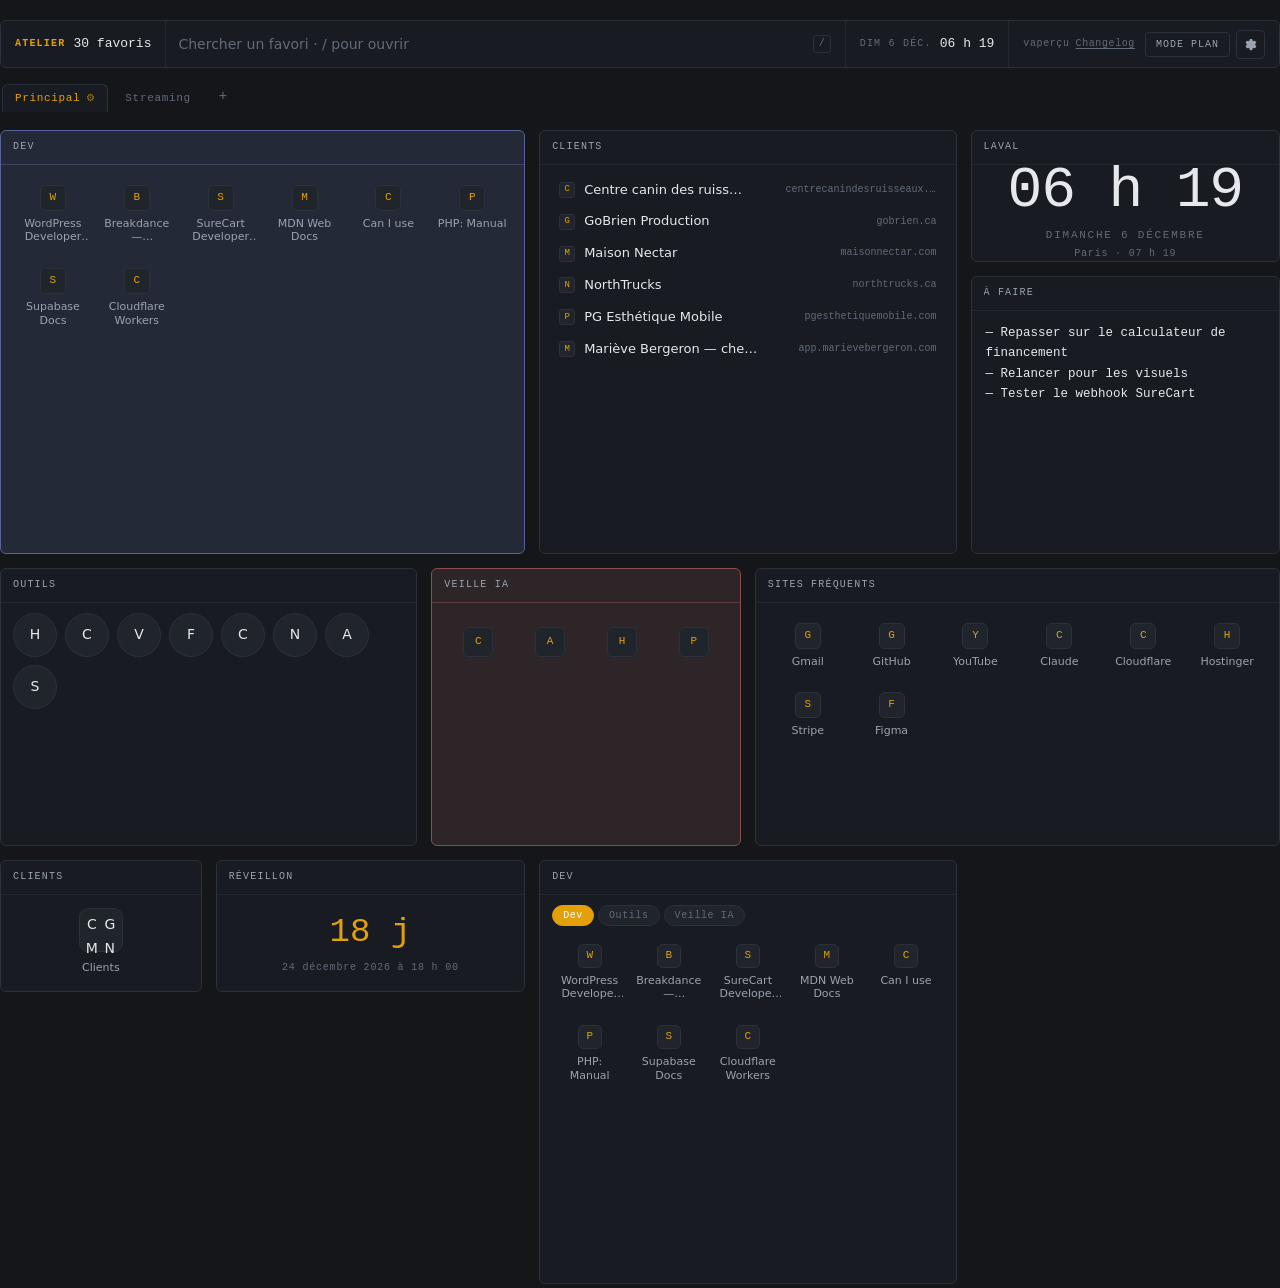
==== docs/apercu.html @ 3f6960ec "Corrige le dépôt sur le module Dossier + panneau latéral de tous les favoris - Corrige un vrai bug d" ====
<!DOCTYPE html>
<html lang="fr-CA">
<head>
<meta charset="utf-8">
<meta name="viewport" content="width=device-width, initial-scale=1">
<title>Atelier — aperçu</title>
<style>
/* ============================================================
   Atelier — feuille de plan
   Toutes les couleurs passent par des variables : le panneau
   de réglages les réécrit à chaud sur :root.
   ============================================================ */

:root {
  color-scheme: dark;

  /* Substrat */
  --ink:        #14161a;
  --panel:      #1a1d23;
  --panel-2:    #20242b;
  --rule:       #2b313a;
  --rule-soft:  #23282f;

  /* Encres */
  --graphite:   #e6e8ec;
  --graphite-2: #9aa3af;
  --graphite-3: #626b78;

  /* Laiton : l'accent par défaut, remplaçable */
  --accent:     #e3a008;
  --accent-ink: #14161a;

  --radius: 6px;
  --gap: 14px;
  --row: 132px;
  --cols: 12;
  --maxw: 1440px;

  --font-ui: system-ui, -apple-system, "Segoe UI", Roboto, sans-serif;
  --font-mono: ui-monospace, "SF Mono", "JetBrains Mono", "Cascadia Mono", Menlo, Consolas, monospace;

  --dur: 130ms;
  --ease: cubic-bezier(.2, .7, .3, 1);
}

:root[data-mode="light"] {
  color-scheme: light;
  --ink:        #eceae4;
  --panel:      #f7f6f2;
  --panel-2:    #ffffff;
  --rule:       #d3cfc5;
  --rule-soft:  #e2ded5;
  --graphite:   #1d2027;
  --graphite-2: #5a626e;
  --graphite-3: #8b929c;
  --accent-ink: #ffffff;
}

* { box-sizing: border-box; }

/* Les styles auteur battent la feuille du navigateur : sans ça,
   .dock{display:flex} rendrait l'attribut hidden inopérant. */
[hidden] { display: none !important; }

input[type="checkbox"] { accent-color: var(--accent); width: 15px; height: 15px; }

html, body { height: 100%; }

body {
  margin: 0;
  background: var(--ink);
  color: var(--graphite);
  font-family: var(--font-ui);
  font-size: 14px;
  line-height: 1.45;
  -webkit-font-smoothing: antialiased;
  overflow-x: hidden;
}

body.booting .sheet,
body.booting .titleblock { opacity: 0; }
body:not(.booting) .sheet,
body:not(.booting) .titleblock { transition: opacity 180ms var(--ease); }

@keyframes rise {
  from { opacity: 0; transform: translateY(7px); }
}

.sr-only {
  position: absolute; width: 1px; height: 1px;
  padding: 0; margin: -1px; overflow: hidden;
  clip: rect(0 0 0 0); white-space: nowrap; border: 0;
}

/* ---------- Fond ---------- */

.wallpaper {
  position: fixed; inset: 0; z-index: -2;
  background-size: cover; background-position: center;
  display: none;
}
body.has-wallpaper .wallpaper { display: block; }
body.has-wallpaper .wallpaper::after {
  content: ""; position: absolute; inset: 0;
  background: var(--ink);
  opacity: calc(var(--wall-dim, 55) / 100);
}

/* Le papier millimétré : discret au repos, révélé en mode plan */
.substrate {
  position: fixed; inset: 0; z-index: -1;
  pointer-events: none;
  opacity: 0;
  transition: opacity 220ms var(--ease);
  background-image:
    linear-gradient(to right, var(--rule-soft) 1px, transparent 1px),
    linear-gradient(to bottom, var(--rule-soft) 1px, transparent 1px);
  background-size: 22px 22px;
}
body.show-grid .substrate { opacity: .5; }
body.is-editing .substrate { opacity: 1; }

/* ---------- Cartouche ---------- */

.titleblock {
  position: sticky; top: 0; z-index: 40;
  display: flex; align-items: stretch;
  gap: 0;
  max-width: var(--maxw);
  margin: 20px auto 0;
  padding: 0;
  border: 1px solid var(--rule);
  border-radius: var(--radius);
  background: color-mix(in srgb, var(--panel) 88%, transparent);
  backdrop-filter: blur(10px);
}

.tb-cell {
  display: flex; align-items: center; gap: 8px;
  padding: 0 14px;
  border-right: 1px solid var(--rule-soft);
  min-height: 46px;
}
.tb-cell:last-child { border-right: 0; }

.tb-key {
  font-family: var(--font-mono);
  font-size: 10px;
  letter-spacing: .12em;
  text-transform: uppercase;
  color: var(--graphite-3);
  white-space: nowrap;
}
.tb-val {
  font-family: var(--font-mono);
  font-size: 13px;
  font-variant-numeric: tabular-nums;
  color: var(--graphite);
  white-space: nowrap;
}
.tb-brand .tb-key { color: var(--accent); font-weight: 600; }

.tb-search { flex: 1; position: relative; padding-left: 12px; }
.tb-search input {
  flex: 1; width: 100%;
  background: transparent; border: 0; outline: 0;
  color: var(--graphite);
  font: inherit; font-size: 14px;
  padding: 12px 0;
}
.tb-search input::placeholder { color: var(--graphite-3); }
.tb-kbd {
  font-family: var(--font-mono); font-size: 10px;
  color: var(--graphite-3);
  border: 1px solid var(--rule);
  border-radius: 3px;
  padding: 1px 5px;
}
.tb-search:focus-within .tb-kbd { opacity: 0; }

.tb-actions { gap: 6px; }

.tb-meta {
  display: flex; align-items: center; gap: 6px;
  margin-right: 4px;
  font-family: var(--font-mono); font-size: 10px; letter-spacing: .06em;
  color: var(--graphite-3);
  white-space: nowrap;
}
.tb-meta button {
  background: none; border: 0; padding: 0;
  color: var(--graphite-3); font: inherit; letter-spacing: inherit;
  text-decoration: underline; text-underline-offset: 2px; cursor: pointer;
}
.tb-meta button:hover { color: var(--accent); }

/* ---------- Journal des versions ---------- */

.changelog-entry { margin-bottom: 20px; }
.changelog-entry:last-child { margin-bottom: 0; }
.changelog-version {
  display: flex; align-items: baseline; gap: 8px;
  font-family: var(--font-mono); font-size: 13px; color: var(--accent);
  font-weight: 600; margin-bottom: 8px;
}
.changelog-date { font-size: 10px; color: var(--graphite-3); font-weight: 400; }
.changelog-section { margin-top: 10px; }
.changelog-section:first-of-type { margin-top: 0; }
.changelog-section-label {
  font-family: var(--font-mono); font-size: 9px; letter-spacing: .1em;
  text-transform: uppercase; color: var(--graphite-3); margin: 0 0 4px;
}
.changelog-entry ul { margin: 0; padding-left: 18px; }
.changelog-entry li { font-size: 12.5px; color: var(--graphite); margin-bottom: 3px; }

.omni-results {
  position: absolute; top: calc(100% + 6px); left: 0; right: 0;
  margin: 0; padding: 4px;
  list-style: none;
  background: var(--panel-2);
  border: 1px solid var(--rule);
  border-radius: var(--radius);
  box-shadow: 0 18px 40px rgb(0 0 0 / .38);
  max-height: 52vh; overflow-y: auto;
  z-index: 50;
}
.omni-item {
  display: flex; align-items: center; gap: 10px;
  padding: 8px 10px;
  border-radius: 4px;
  cursor: pointer;
}
.omni-item[aria-selected="true"] { background: var(--panel); }
.omni-item img { width: 16px; height: 16px; flex: none; border-radius: 3px; }
.omni-title { flex: 1; overflow: hidden; text-overflow: ellipsis; white-space: nowrap; }
.omni-url {
  font-family: var(--font-mono); font-size: 11px;
  color: var(--graphite-3);
  max-width: 38%; overflow: hidden; text-overflow: ellipsis; white-space: nowrap;
}
.omni-empty { padding: 10px; color: var(--graphite-3); font-size: 13px; }

/* ---------- Règle de colonnes (mode plan) ---------- */

.ruler {
  display: none;
  max-width: var(--maxw);
  margin: 10px auto 0;
  grid-template-columns: repeat(var(--cols), 1fr);
  gap: var(--gap);
}
body.is-editing .ruler { display: grid; }
.ruler span {
  font-family: var(--font-mono); font-size: 9px;
  letter-spacing: .1em;
  color: var(--graphite-3);
  text-align: center;
  border-top: 1px solid var(--rule);
  padding-top: 3px;
}

/* ---------- Feuille ---------- */

.sheet {
  display: grid;
  grid-template-columns: repeat(var(--cols), 1fr);
  grid-auto-rows: var(--row);
  gap: var(--gap);
  max-width: var(--maxw);
  margin: 18px auto 96px;
  padding: 0 0 4px;
}

/* ---------- Module ---------- */

.widget {
  grid-column: span var(--w, 3);
  grid-row: span var(--h, 2);
  display: flex; flex-direction: column;
  min-width: 0; min-height: 0;
  background: color-mix(in srgb, var(--panel) 92%, transparent);
  border: 1px solid var(--rule);
  border-radius: var(--radius);
  overflow: hidden;
  transition: border-color var(--dur) var(--ease), transform var(--dur) var(--ease);
  animation: rise 260ms var(--ease) backwards;
}
.widget:hover { border-color: color-mix(in srgb, var(--rule) 60%, var(--graphite-3)); }

/* Couleur par module : même structure (fond translucide + bordure 1px) que
   le style par défaut, juste teintée par --widget-accent choisi dans les
   réglages du module. */
.widget.has-accent {
  background: color-mix(in srgb, var(--widget-accent) 9%, var(--panel) 91%);
  border-color: color-mix(in srgb, var(--widget-accent) 45%, var(--rule));
}
.widget.has-accent:hover { border-color: color-mix(in srgb, var(--widget-accent) 65%, var(--rule)); }
.widget.has-accent .widget-head { border-bottom-color: color-mix(in srgb, var(--widget-accent) 25%, var(--rule-soft)); }

.widget-head {
  display: flex; align-items: center; gap: 8px;
  padding: 9px 12px;
  border-bottom: 1px solid var(--rule-soft);
  flex: none;
}
.widget-title {
  font-family: var(--font-mono);
  font-size: 10px; letter-spacing: .12em; text-transform: uppercase;
  color: var(--graphite-2);
  flex: 1; overflow: hidden; text-overflow: ellipsis; white-space: nowrap;
}
.widget-dim {
  display: none;
  font-family: var(--font-mono); font-size: 10px;
  color: var(--accent);
  font-variant-numeric: tabular-nums;
}
body.is-editing .widget-dim { display: inline; }

.widget-tools { display: none; gap: 2px; }
body.is-editing .widget-tools { display: flex; }

.widget-body {
  flex: 1; min-height: 0;
  overflow-y: auto;
  overflow-x: hidden;
  padding: 10px 12px 12px;
  scrollbar-width: thin;
  scrollbar-color: var(--rule) transparent;
}
.widget-body::-webkit-scrollbar { width: 8px; }
.widget-body::-webkit-scrollbar-thumb { background: var(--rule); border-radius: 8px; }

/* Mode plan : coins d'équerre + poignée */
body.is-editing .widget {
  cursor: default;
  border-style: dashed;
  border-color: color-mix(in srgb, var(--accent) 45%, var(--rule));
}
body.is-editing .widget-head { cursor: grab; }
body.is-editing .widget-head:active { cursor: grabbing; }
body.is-editing .widget-body { pointer-events: none; opacity: .62; }

.widget.dragging { opacity: .35; transform: scale(.99); }
.widget.resizing { border-color: var(--accent); }

.handle {
  display: none;
  position: absolute; right: 0; bottom: 0;
  width: 18px; height: 18px;
  cursor: nwse-resize;
}
.handle::before, .handle::after {
  content: ""; position: absolute; background: var(--accent);
}
.handle::before { right: 3px; bottom: 3px; width: 11px; height: 2px; }
.handle::after  { right: 3px; bottom: 3px; width: 2px; height: 11px; }
body.is-editing .widget { position: relative; }
body.is-editing .handle { display: block; }

/* ---------- Contenu : favoris ---------- */

.bm-crumbs {
  display: flex; align-items: center; gap: 4px;
  font-family: var(--font-mono); font-size: 10px;
  letter-spacing: .06em;
  color: var(--graphite-3);
  margin-bottom: 8px;
  flex-wrap: wrap;
}
.bm-crumbs button {
  background: none; border: 0; padding: 0;
  color: var(--accent); cursor: pointer; font: inherit;
}

.bm-tiles {
  display: grid;
  grid-template-columns: repeat(auto-fill, minmax(var(--tile, 74px), 1fr));
  gap: 4px;
}
.tile {
  display: flex; flex-direction: column; align-items: center; gap: 6px;
  padding: 10px 4px;
  border-radius: 5px;
  text-decoration: none; color: var(--graphite);
  text-align: center;
  transition: background var(--dur) var(--ease);
}
.tile:hover, .tile:focus-visible { background: var(--panel-2); }
.tile img, .tile .glyph {
  width: var(--icon, 26px); height: var(--icon, 26px);
  border-radius: 5px; flex: none;
}
.tile .glyph {
  display: grid; place-items: center;
  background: var(--panel-2);
  border: 1px solid var(--rule);
  color: var(--accent);
  font-family: var(--font-mono); font-size: 11px;
}
.tile span.label {
  font-size: 11px; line-height: 1.25;
  color: var(--graphite-2);
  display: -webkit-box; -webkit-line-clamp: 2; -webkit-box-orient: vertical;
  overflow: hidden; word-break: break-word;
}
body[data-labels="off"] .tile span.label { display: none; }
.tile.is-icon-only { justify-content: center; padding-top: 14px; padding-bottom: 14px; }

.bm-list { display: flex; flex-direction: column; gap: 1px; }
.row {
  display: flex; align-items: center; gap: 9px;
  padding: 6px 7px;
  border-radius: 4px;
  text-decoration: none; color: var(--graphite);
}
.row:hover, .row:focus-visible { background: var(--panel-2); }
.row img, .row .glyph {
  width: 16px; height: 16px; flex: none; border-radius: 3px;
}
.row .glyph {
  display: grid; place-items: center;
  background: var(--panel-2); border: 1px solid var(--rule);
  color: var(--accent); font-size: 9px; font-family: var(--font-mono);
}
.row .label {
  flex: 1; font-size: 13px;
  overflow: hidden; text-overflow: ellipsis; white-space: nowrap;
}
.row .host {
  font-family: var(--font-mono); font-size: 10px; color: var(--graphite-3);
  overflow: hidden; text-overflow: ellipsis; white-space: nowrap; max-width: 40%;
}
.bm-list.is-dense .row { padding: 2px 7px; }
.bm-list.is-dense .label { font-size: 12px; }
body[data-density="compact"] .row { padding: 3px 7px; }
body[data-density="compact"] .tile { padding: 7px 4px; }

.note {
  color: var(--graphite-3); font-size: 12px;
  font-family: var(--font-mono); letter-spacing: .04em;
}

/* ---------- Contenu : horloge ---------- */

.clock { display: grid; place-content: center; height: 100%; text-align: center; }
.clock-time {
  font-family: var(--font-mono);
  font-size: clamp(30px, 5.4vw, 58px);
  font-variant-numeric: tabular-nums;
  letter-spacing: -.02em; line-height: 1;
}
.clock-date {
  margin-top: 8px;
  font-family: var(--font-mono); font-size: 11px;
  letter-spacing: .16em; text-transform: uppercase;
  color: var(--graphite-3);
}

/* ---------- Contenu : bloc-notes ---------- */

.notes-area {
  width: 100%; height: 100%;
  min-height: 60px;
  background: transparent; border: 0; outline: 0; resize: none;
  color: var(--graphite);
  font-family: var(--font-mono); font-size: 12.5px; line-height: 1.65;
}
.notes-area::placeholder { color: var(--graphite-3); }

/* ---------- Boutons ---------- */

.btn {
  font-family: var(--font-mono);
  font-size: 10px; letter-spacing: .1em; text-transform: uppercase;
  color: var(--graphite-2);
  background: transparent;
  border: 1px solid var(--rule);
  border-radius: 4px;
  padding: 6px 10px;
  cursor: pointer;
  transition: all var(--dur) var(--ease);
  white-space: nowrap;
}
.btn:hover { color: var(--graphite); border-color: var(--graphite-3); }
.btn-primary {
  background: var(--accent); border-color: var(--accent); color: var(--accent-ink);
  font-weight: 600;
}
.btn-primary:hover { filter: brightness(1.08); color: var(--accent-ink); }
.btn-icon { padding: 6px; display: grid; place-items: center; }
.btn-ghost { border-color: transparent; padding: 4px 6px; }
.btn-ghost:hover { border-color: var(--rule); }
.btn[aria-pressed="true"] { color: var(--accent); border-color: var(--accent); }
.btn-danger:hover { color: #ff6b6b; border-color: #ff6b6b; }

:focus-visible { outline: 2px solid var(--accent); outline-offset: 2px; }

/* ---------- Dock / vide ---------- */

.dock {
  position: fixed; left: 50%; bottom: 22px; transform: translateX(-50%);
  z-index: 45;
  display: flex; align-items: center; gap: 12px;
  padding: 9px 12px;
  background: var(--panel-2);
  border: 1px solid var(--rule);
  border-radius: 8px;
  box-shadow: 0 16px 40px rgb(0 0 0 / .4);
}
.dock-hint {
  font-family: var(--font-mono); font-size: 10px;
  letter-spacing: .06em; color: var(--graphite-3);
}

.empty { text-align: center; padding: 90px 20px; }
.empty-title { font-size: 16px; margin: 0 0 6px; }
.empty-help { color: var(--graphite-3); margin: 0 0 18px; font-size: 13px; }

/* ---------- Modale ---------- */

.modal-root {
  position: fixed; inset: 0; z-index: 100;
  display: grid; place-items: center;
  background: rgb(0 0 0 / .55);
  padding: 24px;
}
.modal {
  width: min(560px, 100%);
  max-height: 84vh; overflow-y: auto;
  background: var(--panel);
  border: 1px solid var(--rule);
  border-radius: 8px;
  box-shadow: 0 30px 70px rgb(0 0 0 / .5);
}
.modal-head {
  display: flex; align-items: center; justify-content: space-between;
  padding: 14px 18px;
  border-bottom: 1px solid var(--rule);
  position: sticky; top: 0; background: var(--panel); z-index: 2;
}
.modal-head h2 {
  margin: 0;
  font-family: var(--font-mono); font-size: 11px;
  letter-spacing: .14em; text-transform: uppercase; color: var(--graphite-2);
  font-weight: 500;
}
.modal-body { padding: 16px 18px 20px; }
.modal-foot {
  display: flex; justify-content: flex-end; gap: 8px;
  padding: 12px 18px; border-top: 1px solid var(--rule);
}

.field { margin-bottom: 14px; }
.field > label {
  display: block; margin-bottom: 6px;
  font-family: var(--font-mono); font-size: 10px;
  letter-spacing: .1em; text-transform: uppercase; color: var(--graphite-3);
}
.field input[type="text"],
.field input[type="number"],
.field select,
.field textarea {
  width: 100%;
  background: var(--ink);
  border: 1px solid var(--rule);
  border-radius: 4px;
  color: var(--graphite);
  font: inherit; font-size: 13px;
  padding: 8px 10px;
}
.field input[type="range"] { width: 100%; accent-color: var(--accent); }
.field input[type="color"] {
  width: 44px; height: 30px; padding: 2px;
  background: var(--ink); border: 1px solid var(--rule); border-radius: 4px;
}
.field-inline { display: flex; align-items: center; gap: 10px; }
.field-inline > label { margin: 0; flex: 1; text-transform: none; letter-spacing: 0; font-size: 13px; font-family: var(--font-ui); color: var(--graphite); }
.field-hint { margin-top: 5px; font-size: 11px; color: var(--graphite-3); }
.field-row { display: flex; gap: 12px; }
.field-row > .field { flex: 1; }

.section-label {
  font-family: var(--font-mono); font-size: 10px;
  letter-spacing: .14em; text-transform: uppercase; color: var(--graphite-3);
  border-top: 1px solid var(--rule-soft);
  padding-top: 14px; margin: 22px 0 12px;
}
.section-label:first-child { border-top: 0; padding-top: 0; margin-top: 0; }

.picker { display: grid; grid-template-columns: repeat(2, 1fr); gap: 8px; }
.picker button {
  text-align: left; padding: 12px;
  background: var(--ink); border: 1px solid var(--rule); border-radius: 5px;
  color: var(--graphite); cursor: pointer;
  transition: border-color var(--dur) var(--ease);
}
.picker button:hover { border-color: var(--accent); }
.picker strong { display: block; font-size: 13px; margin-bottom: 3px; font-weight: 500; }
.picker small { color: var(--graphite-3); font-size: 11px; }

.swatches { display: flex; gap: 6px; flex-wrap: wrap; align-items: center; }
.swatch {
  width: 24px; height: 24px; border-radius: 50%;
  border: 2px solid transparent; cursor: pointer; padding: 0;
}
.swatch[aria-pressed="true"] { border-color: var(--graphite); }

.toast {
  position: fixed; bottom: 22px; left: 22px; z-index: 200;
  background: var(--panel-2); border: 1px solid var(--rule);
  border-left: 2px solid var(--accent);
  border-radius: 5px; padding: 10px 14px;
  font-family: var(--font-mono); font-size: 11px; letter-spacing: .04em;
}

/* ---------- Onglets (dashboards) ---------- */

.boards {
  display: flex; align-items: flex-end; gap: 4px; flex-wrap: wrap;
  max-width: var(--maxw);
  margin: 12px auto 0;
  padding: 0 2px;
}
.board-tab {
  display: flex; align-items: center; gap: 6px;
  font-family: var(--font-mono);
  font-size: 11px; letter-spacing: .06em;
  color: var(--graphite-3);
  background: transparent;
  border: 1px solid transparent;
  border-radius: 6px 6px 0 0;
  padding: 7px 12px;
  cursor: pointer;
  transition: color var(--dur) var(--ease), background var(--dur) var(--ease), border-color var(--dur) var(--ease);
}
.board-tab:hover { color: var(--graphite); }
.board-tab.is-active {
  color: var(--accent);
  background: color-mix(in srgb, var(--panel) 92%, transparent);
  border-color: var(--rule);
  border-bottom-color: transparent;
}
.board-tab-gear {
  background: none; border: 0; padding: 0; margin: 0;
  color: inherit; font-size: 10px; cursor: pointer; opacity: .7; line-height: 1;
}
.board-tab-gear:hover { opacity: 1; }
.board-tab-add { font-size: 14px; padding: 7px 10px; }
.board-tab-add:hover { color: var(--accent); }

/* ---------- Saut clavier Alt+1..9 ---------- */

@keyframes flash-pulse {
  0%, 100% { box-shadow: 0 0 0 0 color-mix(in srgb, var(--accent) 0%, transparent); }
  35% { box-shadow: 0 0 0 5px color-mix(in srgb, var(--accent) 55%, transparent); }
}
.widget.flash { animation: flash-pulse 900ms var(--ease); border-color: var(--accent); }

/* ---------- Contenu : pastilles + renommage local ---------- */

.bm-badges { display: flex; flex-wrap: wrap; gap: 8px; }
.badge {
  display: grid; place-items: center;
  width: calc(var(--icon, 26px) + 14px); height: calc(var(--icon, 26px) + 14px);
  border-radius: 50%;
  background: var(--panel-2);
  border: 1px solid var(--rule);
  text-decoration: none; color: var(--graphite);
  transition: border-color var(--dur) var(--ease), transform var(--dur) var(--ease);
}
.badge:hover, .badge:focus-visible { border-color: var(--accent); transform: translateY(-1px); }
.badge img, .badge .glyph { width: var(--icon, 26px); height: var(--icon, 26px); border-radius: 50%; }
.badge .glyph { display: grid; place-items: center; background: transparent; border: 0; }

.tile { position: relative; }
.bm-rename {
  background: var(--panel-2); border: 1px solid var(--rule);
  border-radius: 50%; width: 18px; height: 18px; padding: 0;
  display: grid; place-items: center; flex: none;
  color: var(--graphite-3); font-size: 9px; cursor: pointer;
  opacity: 0; transition: opacity var(--dur) var(--ease), color var(--dur) var(--ease), border-color var(--dur) var(--ease);
}
.bm-rename:hover { color: var(--accent); border-color: var(--accent); }
.tile .bm-rename { position: absolute; top: 2px; right: 2px; }
.tile:hover .bm-rename, .tile:focus-within .bm-rename { opacity: 1; }
.row:hover .bm-rename, .row:focus-within .bm-rename { opacity: 1; }

/* ---------- Contenu : horloge, second fuseau ---------- */

.clock-tz2 {
  margin-top: 4px;
  font-family: var(--font-mono); font-size: 10px;
  letter-spacing: .08em; color: var(--graphite-3);
}

/* ---------- Contenu : compte à rebours ---------- */

.countdown { display: grid; place-content: center; height: 100%; text-align: center; gap: 4px; }
.countdown-big {
  font-family: var(--font-mono);
  font-size: clamp(20px, 3.4vw, 34px);
  font-variant-numeric: tabular-nums;
  color: var(--accent);
}
.countdown-sub {
  font-family: var(--font-mono); font-size: 10px;
  letter-spacing: .08em; color: var(--graphite-3);
}

/* ---------- Contenu : dossier façon iPhone ---------- */

.folder-open {
  width: 100%; height: 100%;
  display: flex; flex-direction: column; align-items: center; justify-content: center; gap: 8px;
  background: none; border: 0; cursor: pointer; color: var(--graphite); font: inherit;
}
.folder-preview {
  display: grid; grid-template-columns: repeat(2, 1fr); gap: 4px;
  width: 44px; height: 44px;
  padding: 5px;
  background: var(--panel-2);
  border: 1px solid var(--rule);
  border-radius: 9px;
}
.folder-preview img, .folder-preview .glyph { width: 100%; height: 100%; border-radius: 3px; }
.folder-slot-empty { border-radius: 3px; background: color-mix(in srgb, var(--rule) 40%, transparent); }
.folder-name {
  font-size: 11px; color: var(--graphite-2);
  max-width: 100%; overflow: hidden; text-overflow: ellipsis; white-space: nowrap;
}
.folder-grid {
  display: grid;
  grid-template-columns: repeat(auto-fill, minmax(80px, 1fr));
  gap: 10px;
}
.folder-grid .tile { padding: 10px 4px; }

/* ---------- Contenu : météo ---------- */

.weather { display: grid; place-content: center; height: 100%; text-align: center; gap: 2px; }
.weather-icon { font-size: clamp(22px, 3.6vw, 34px); line-height: 1; }
.weather-temp {
  font-family: var(--font-mono); font-size: clamp(18px, 2.6vw, 26px);
  font-variant-numeric: tabular-nums;
}
.weather-place {
  font-family: var(--font-mono); font-size: 10px;
  letter-spacing: .06em; color: var(--graphite-3);
}

/* ---------- Glisser des favoris entre modules, en mode plan ---------- */

/* Spécificité plus élevée que `body.is-editing .widget-body` : le module
   Dossier de favoris reste interactif pendant le mode plan pour permettre
   le glisser d'un favori vers un autre module. */
body.is-editing .widget-body.bm-dnd { pointer-events: auto; opacity: 1; }

.dragging-bm { opacity: .35; }
.bm-drop-target {
  outline: 2px dashed var(--accent);
  outline-offset: 4px;
  border-radius: 6px;
}
/* Voisin le plus proche du pointeur pendant le glisser : là où ça va se poser. */
.bm-insert-target { outline: 2px solid var(--accent); outline-offset: -2px; border-radius: 4px; }

/* Favori/dossier classé virtuellement ici (autre dossier réel dans Chrome) :
   petit point discret, visible seulement au survol pour ne pas surcharger. */
.bm-virtual { position: relative; }
.bm-virtual::after {
  content: ""; position: absolute; top: 3px; right: 3px;
  width: 5px; height: 5px; border-radius: 50%;
  background: var(--accent);
  opacity: 0; transition: opacity var(--dur) var(--ease);
}
.bm-virtual:hover::after, .bm-virtual:focus-visible::after { opacity: 1; }
.row.bm-virtual::after { top: 50%; right: 6px; transform: translateY(-50%); }

/* ---------- Menu contextuel ---------- */

.ctx-menu {
  position: fixed; z-index: 300;
  min-width: 180px;
  background: var(--panel-2);
  border: 1px solid var(--rule);
  border-radius: 6px;
  padding: 4px;
  box-shadow: 0 18px 40px rgb(0 0 0 / .4);
}
.ctx-item {
  display: block; width: 100%; text-align: left;
  background: none; border: 0; border-radius: 4px;
  padding: 8px 10px;
  color: var(--graphite);
  font: inherit; font-size: 13px;
  cursor: pointer;
}
.ctx-item:hover { background: var(--panel); color: var(--accent); }
.ctx-sep { height: 1px; margin: 4px 2px; background: var(--rule-soft); }

/* ---------- Fiche détails d'un favori ---------- */

.bm-details-row {
  display: flex; flex-direction: column; gap: 3px;
  padding: 8px 0;
  border-bottom: 1px solid var(--rule-soft);
}
.bm-details-row:last-child { border-bottom: 0; }
.bm-details-label {
  font-family: var(--font-mono); font-size: 10px;
  letter-spacing: .1em; text-transform: uppercase; color: var(--graphite-3);
}
.bm-details-value {
  font-size: 13px; color: var(--graphite);
  word-break: break-all;
}

/* ---------- Éditeur d'onglets (réglages du module Dossier à onglets) ---------- */

.tablist-editor { display: flex; flex-direction: column; gap: 6px; margin-bottom: 8px; }
.tablist-row { display: flex; align-items: center; gap: 6px; }
.tablist-row select { flex: 1.3; min-width: 0; }
.tablist-row input[type="text"] { flex: 1; min-width: 0; }
.tablist-row select,
.tablist-row input[type="text"] {
  background: var(--ink); border: 1px solid var(--rule); border-radius: 4px;
  color: var(--graphite); font: inherit; font-size: 13px; padding: 7px 8px;
}

/* ---------- Contenu : dossier à onglets ---------- */

.foldertabs-nav {
  display: flex; flex-wrap: wrap; gap: 4px;
  margin-bottom: 8px;
}
.foldertabs-tab {
  font-family: var(--font-mono); font-size: 10px; letter-spacing: .06em;
  color: var(--graphite-3);
  background: var(--panel-2);
  border: 1px solid var(--rule);
  border-radius: 999px;
  padding: 4px 10px;
  cursor: pointer;
  transition: all var(--dur) var(--ease);
}
.foldertabs-tab:hover { color: var(--graphite); }
.foldertabs-tab.is-active { color: var(--accent-ink); background: var(--accent); border-color: var(--accent); }

/* ---------- Panneau latéral : tous les favoris (mode plan) ---------- */

.side-panel {
  position: fixed; top: 0; right: 0; bottom: 0; z-index: 35;
  width: 280px;
  display: flex; flex-direction: column;
  gap: 10px;
  padding: 16px 14px;
  background: var(--panel-2);
  border-left: 1px solid var(--rule);
  box-shadow: -18px 0 40px rgb(0 0 0 / .35);
  animation: rise 200ms var(--ease);
}
.sp-head { display: flex; flex-direction: column; gap: 2px; }
.sp-title {
  font-family: var(--font-mono); font-size: 11px; letter-spacing: .12em;
  text-transform: uppercase; color: var(--accent); font-weight: 600;
}
.sp-hint { font-size: 11px; color: var(--graphite-3); }
.sp-search {
  background: var(--ink); border: 1px solid var(--rule); border-radius: 5px;
  color: var(--graphite); font: inherit; font-size: 13px; padding: 8px 10px;
}
.sp-list {
  flex: 1; min-height: 0; overflow-y: auto;
  display: flex; flex-direction: column; gap: 2px;
  scrollbar-width: thin; scrollbar-color: var(--rule) transparent;
}
.sp-row {
  display: flex; align-items: center; gap: 8px;
  padding: 6px 8px; border-radius: 5px; cursor: grab;
  transition: background var(--dur) var(--ease);
}
.sp-row:hover { background: var(--panel); }
.sp-row img, .sp-row .glyph { width: 18px; height: 18px; flex: none; border-radius: 4px; }
.sp-row .glyph {
  display: grid; place-items: center;
  background: var(--ink); border: 1px solid var(--rule);
  color: var(--accent); font-size: 9px; font-family: var(--font-mono);
}
.sp-row-text { min-width: 0; display: flex; flex-direction: column; }
.sp-row-title {
  font-size: 12.5px;
  overflow: hidden; text-overflow: ellipsis; white-space: nowrap;
}
.sp-row-path {
  font-family: var(--font-mono); font-size: 10px; color: var(--graphite-3);
  overflow: hidden; text-overflow: ellipsis; white-space: nowrap;
}

/* ---------- Responsive ---------- */

@media (max-width: 1100px) { :root { --cols: 8; } }
@media (max-width: 760px) {
  :root { --cols: 4; --gap: 10px; }
  .titleblock { flex-wrap: wrap; margin-inline: 12px; }
  .tb-search { order: 3; flex-basis: 100%; border-right: 0; border-top: 1px solid var(--rule-soft); }
  .sheet, .ruler { padding-inline: 12px; }
  .widget { grid-column: 1 / -1; }
  .dock-hint { display: none; }
  .side-panel { width: 100%; }
}

@media (prefers-reduced-motion: reduce) {
  *, *::before, *::after {
    animation-duration: .01ms !important;
    transition-duration: .01ms !important;
  }
}

</style>
</head>
<body class="booting">

  <div id="wallpaper" class="wallpaper" aria-hidden="true"></div>
  <div id="substrate" class="substrate" aria-hidden="true"></div>

  <!-- Cartouche : la barre de titre d'une feuille de plan -->
  <header class="titleblock" id="titleblock">
    <div class="tb-cell tb-brand">
      <span class="tb-key">Atelier</span>
      <span class="tb-val" id="tbCount">—</span>
    </div>

    <div class="tb-cell tb-search">
      <label class="sr-only" for="omni">Chercher dans les favoris</label>
      <input id="omni" type="text" autocomplete="off" spellcheck="false"
             placeholder="Chercher un favori · / pour ouvrir">
      <kbd class="tb-kbd">/</kbd>
      <ul id="omniResults" class="omni-results" role="listbox" hidden></ul>
    </div>

    <div class="tb-cell tb-clock">
      <span class="tb-key" id="tbDate">—</span>
      <span class="tb-val" id="tbTime">—:—</span>
    </div>

    <div class="tb-cell tb-actions">
      <span class="tb-meta">
        <span id="tbVersion">v…</span>
        <button id="btnChangelog" type="button">Changelog</button>
      </span>
      <button id="btnEdit" class="btn" type="button" title="Mode plan (E)">Mode plan</button>
      <button id="btnSettings" class="btn btn-icon" type="button" title="Réglages" aria-label="Réglages">
        <svg viewBox="0 0 16 16" width="15" height="15" aria-hidden="true"><path fill="currentColor" d="M8 5.4A2.6 2.6 0 1 0 8 10.6 2.6 2.6 0 0 0 8 5.4zm0 1.3a1.3 1.3 0 1 1 0 2.6 1.3 1.3 0 0 1 0-2.6z"/><path fill="currentColor" d="m13.9 9.3-.9-.5a5.4 5.4 0 0 0 0-1.6l.9-.5a.6.6 0 0 0 .2-.8l-1-1.7a.6.6 0 0 0-.8-.2l-.9.5a5.2 5.2 0 0 0-1.4-.8V2.6a.6.6 0 0 0-.6-.6H7.6a.6.6 0 0 0-.6.6v1.1c-.5.2-1 .5-1.4.8l-.9-.5a.6.6 0 0 0-.8.2l-1 1.7a.6.6 0 0 0 .2.8l.9.5a5.4 5.4 0 0 0 0 1.6l-.9.5a.6.6 0 0 0-.2.8l1 1.7c.2.3.5.4.8.2l.9-.5c.4.3.9.6 1.4.8v1.1c0 .3.3.6.6.6h1.8c.3 0 .6-.3.6-.6v-1.1c.5-.2 1-.5 1.4-.8l.9.5c.3.2.6.1.8-.2l1-1.7a.6.6 0 0 0-.2-.8z"/></svg>
      </button>
    </div>
  </header>

  <!-- Onglets : plusieurs feuilles indépendantes (principal, streaming, etc.) -->
  <nav class="boards" id="boards" aria-label="Dashboards"></nav>

  <!-- Règle de colonnes, visible seulement en mode plan -->
  <div class="ruler" id="ruler" aria-hidden="true"></div>

  <main class="sheet" id="grid"></main>

  <div class="empty" id="empty" hidden>
    <p class="empty-title">La feuille est vide.</p>
    <p class="empty-help">Ajoute un dossier de favoris pour commencer.</p>
    <button class="btn btn-primary" id="emptyAdd" type="button">Ajouter un module</button>
  </div>

  <div class="dock" id="dock" hidden>
    <button class="btn btn-primary" id="btnAdd" type="button">+ Ajouter un module</button>
    <span class="dock-hint">Glisse l'en-tête pour déplacer · tire le coin pour redimensionner</span>
    <button class="btn" id="btnDone" type="button">Terminer</button>
  </div>

  <div class="modal-root" id="modalRoot" hidden></div>
  <div class="toast" id="toast" hidden></div>

  

<script>
/* ============================================================
   Bouchon de l'API Chrome — aperçu hors extension.
   Le reste du code est identique à l'extension réelle.
   ============================================================ */
(function () {
  // jsdom / vieux navigateurs
  window.structuredClone ||= (o) => JSON.parse(JSON.stringify(o));

  const B = {};
  let nextId = 100;
  const movedListeners = new Set();

  function folder(title, parentId, children) {
    const id = String(nextId++);
    B[id] = { id, title, parentId, children: [] };
    for (const c of children) {
      const kid = typeof c === 'string' ? null : c;
      if (kid) B[id].children.push(kid(id));
    }
    return id;
  }
  const link = (title, url, added) => (parentId) => {
    const id = String(nextId++);
    B[id] = { id, title, url, parentId, dateAdded: added || Date.now() };
    return id;
  };
  const sub = (title, kids) => (parentId) => folder(title, parentId, kids);

  const rootId = folder('', null, [
    sub('Barre de favoris', [
      sub('Dev', [
        link('WordPress Developer Resources', 'https://developer.wordpress.org/', 5),
        link('Breakdance — Documentation', 'https://breakdance.com/documentation/', 9),
        link('SureCart Developer Docs', 'https://developer.surecart.com/', 8),
        link('MDN Web Docs', 'https://developer.mozilla.org/', 7),
        link('Can I use', 'https://caniuse.com/', 6),
        link('PHP: Manual', 'https://www.php.net/manual/en/', 4),
        link('Supabase Docs', 'https://supabase.com/docs', 3),
        link('Cloudflare Workers', 'https://developers.cloudflare.com/workers/', 2),
      ]),
      sub('Clients', [
        link('Centre canin des ruisseaux', 'https://centrecanindesruisseaux.com/', 9),
        link('GoBrien Production', 'https://gobrien.ca/', 8),
        link('Maison Nectar', 'https://maisonnectar.com/', 7),
        link('NorthTrucks', 'https://northtrucks.ca/', 6),
        link('PG Esthétique Mobile', 'https://pgesthetiquemobile.com/', 5),
        link('Mariève Bergeron — check-in', 'https://app.marievebergeron.com/', 4),
      ]),
      sub('Outils', [
        link('Hostinger hPanel', 'https://hpanel.hostinger.com/', 9),
        link('Cloudflare Dashboard', 'https://dash.cloudflare.com/', 8),
        link('Vercel', 'https://vercel.com/dashboard', 7),
        link('Figma', 'https://www.figma.com/files', 6),
        link('Canva', 'https://www.canva.com/', 5),
        link('Notion', 'https://www.notion.so/', 4),
        link('AppSumo', 'https://appsumo.com/account/products/', 3),
        link('Stripe', 'https://dashboard.stripe.com/', 2),
      ]),
      sub('Veille IA', [
        link('Claude', 'https://claude.ai/', 9),
        link('Anthropic — Docs', 'https://docs.claude.com/', 8),
        link('Hacker News', 'https://news.ycombinator.com/', 7),
        link('Product Hunt', 'https://www.producthunt.com/', 6),
      ]),
      link('Gmail', 'https://mail.google.com/', 9),
      link('Google Agenda', 'https://calendar.google.com/', 8),
    ]),
    sub('Autres favoris', [
      link('Radio-Canada', 'https://ici.radio-canada.ca/', 3),
      link('MétéoMédia', 'https://www.meteomedia.com/', 2),
    ]),
  ]);
  B[rootId].title = '';

  const hydrate = (id) => {
    const n = { ...B[id] };
    if (n.children) n.children = n.children.map(hydrate);
    return n;
  };
  const noop = () => ({ addListener() {}, removeListener() {} });

  /* Mise en page pré-remplie pour l'aperçu */
  const ids = Object.values(B);
  const byTitle = (t) => ids.find((n) => n.title === t && !n.url)?.id ?? null;
  const preset = {
    version: 2,
    theme: { mode: 'dark', accent: '#e3a008', density: 'comfy', radius: 6, showGrid: false, showLabels: true, wallpaperDim: 55 },
    layout: { cols: 12, gap: 14, row: 132, maxWidth: 1440 },
    search: { engine: 'https://www.google.com/search?q=%s', openIn: 'current' },
    aliases: {},
    activeBoard: 'b1',
    boards: [
      {
        id: 'b1', name: 'Principal', theme: null,
        widgets: [
          { id: 'w1', type: 'bookmarks', w: 5, h: 3, color: '#8b9dff', settings: { folderId: byTitle('Dev'), folderPath: 'Barre de favoris / Dev', view: 'tiles', tile: 78, icon: 26, sort: 'manual', limit: 0, openIn: 'current', showCrumbs: true } },
          { id: 'w2', type: 'bookmarks', w: 4, h: 3, settings: { folderId: byTitle('Clients'), folderPath: 'Barre de favoris / Clients', view: 'list', sort: 'manual', limit: 0, openIn: 'new', showCrumbs: true } },
          { id: 'w3', type: 'clock', w: 3, h: 1, settings: { label: 'Laval', date: true, seconds: false, hour12: false, tz2: 'Europe/Paris', tz2Label: 'Paris' } },
          { id: 'w4', type: 'notes', w: 3, h: 2, settings: { label: 'À faire', text: '— Repasser sur le calculateur de financement\n— Relancer pour les visuels\n— Tester le webhook SureCart' } },
          { id: 'w5', type: 'bookmarks', w: 4, h: 2, settings: { folderId: byTitle('Outils'), folderPath: 'Barre de favoris / Outils', view: 'badges', icon: 30, sort: 'manual', limit: 0, openIn: 'new', showCrumbs: true } },
          { id: 'w6', type: 'bookmarks', w: 3, h: 2, color: '#f97362', settings: { folderId: byTitle('Veille IA'), folderPath: 'Barre de favoris / Veille IA', view: 'icons', tile: 64, icon: 30, sort: 'manual', limit: 0, openIn: 'new', showCrumbs: true } },
          { id: 'w7', type: 'topsites', w: 5, h: 2, settings: { limit: 8, view: 'tiles', tile: 74, icon: 26, openIn: 'current' } },
          { id: 'w8', type: 'folder', w: 2, h: 1, settings: { folderId: byTitle('Clients'), folderPath: 'Barre de favoris / Clients', label: 'Clients' } },
          { id: 'w9', type: 'countdown', w: 3, h: 1, settings: { label: 'Réveillon', target: '2026-12-24T18:00', doneText: 'Joyeux Noël !' } },
          {
            id: 'w13', type: 'foldertabs', w: 4, h: 3,
            settings: {
              active: 0, view: 'tiles', tile: 72, icon: 24, sort: 'manual', limit: 0, openIn: 'new',
              tabs: [
                { id: 't1', label: 'Dev', folderId: byTitle('Dev'), folderPath: 'Barre de favoris / Dev' },
                { id: 't2', label: 'Outils', folderId: byTitle('Outils'), folderPath: 'Barre de favoris / Outils' },
                { id: 't3', label: 'Veille IA', folderId: byTitle('Veille IA'), folderPath: 'Barre de favoris / Veille IA' },
              ],
            },
          },
        ],
      },
      {
        id: 'b2', name: 'Streaming', theme: { mode: 'dark', accent: '#8b9dff' },
        widgets: [
          { id: 'w10', type: 'googletools', w: 4, h: 2, settings: { view: 'tiles', tile: 76, icon: 26, openIn: 'new' } },
          { id: 'w11', type: 'weather', w: 3, h: 1, settings: { city: 'Montréal, QC', label: '' } },
          { id: 'w12', type: 'clock', w: 3, h: 1, settings: { label: 'Horloge', date: true, seconds: false, hour12: false } },
        ],
      },
    ],
  };

  const mem = {};
  try {
    const saved = localStorage.getItem('atelier-preview');
    Object.assign(mem, saved ? JSON.parse(saved) : { config: preset });
  } catch { Object.assign(mem, { config: preset }); }
  const persist = () => { try { localStorage.setItem('atelier-preview', JSON.stringify(mem)); } catch {} };

  window.chrome = {
    runtime: { getURL: (p) => 'preview://' + p, getManifest: () => ({ version: 'aperçu' }) },
    storage: {
      local: {
        async get(keys) {
          const list = keys == null ? Object.keys(mem) : [].concat(keys);
          return Object.fromEntries(list.filter((k) => k in mem).map((k) => [k, mem[k]]));
        },
        async set(obj) { Object.assign(mem, obj); persist(); },
        async remove(k) { [].concat(k).forEach((x) => delete mem[x]); persist(); },
        async getBytesInUse() { return JSON.stringify(mem).length; },
      },
      onChanged: noop(),
    },
    bookmarks: {
      async getTree() { return [hydrate(rootId)]; },
      async get(id) { return B[id] ? [{ ...B[id] }] : []; },
      async getChildren(id) { return (B[id]?.children || []).map((c) => ({ ...B[c] })); },
      async search({ query }) {
        const q = String(query).toLowerCase();
        return Object.values(B).filter((b) => b.url && (b.title.toLowerCase().includes(q) || b.url.toLowerCase().includes(q)));
      },
      async move(id, { parentId, index }) {
        const node = B[id];
        const newParent = B[parentId];
        if (!node || !newParent) throw new Error('déplacement invalide');
        const oldParent = B[node.parentId];
        if (oldParent) oldParent.children = oldParent.children.filter((c) => c !== id);
        node.parentId = parentId;
        if (typeof index === 'number') newParent.children.splice(index, 0, id);
        else newParent.children.push(id);
        movedListeners.forEach((fn) => fn(id, { parentId }));
        return [{ ...node }];
      },
      onCreated: noop(), onRemoved: noop(), onChanged: noop(),
      onMoved: { addListener: (fn) => movedListeners.add(fn), removeListener: (fn) => movedListeners.delete(fn) },
    },
    topSites: {
      async get() {
        return [
          { title: 'Gmail', url: 'https://mail.google.com/' },
          { title: 'GitHub', url: 'https://github.com/' },
          { title: 'YouTube', url: 'https://www.youtube.com/' },
          { title: 'Claude', url: 'https://claude.ai/' },
          { title: 'Cloudflare', url: 'https://dash.cloudflare.com/' },
          { title: 'Hostinger', url: 'https://hpanel.hostinger.com/' },
          { title: 'Stripe', url: 'https://dashboard.stripe.com/' },
          { title: 'Figma', url: 'https://www.figma.com/' },
        ];
      },
    },
    tabs: { create({ url }) { window.open(url, '_blank', 'noopener'); } },
  };

  /* Dans l'extension, Chrome sert les favicons via /_favicon/.
     Ici on passe par un service public pour que l'aperçu ressemble au vrai. */
  window.__previewFavicon = (pageUrl, size) => {
    try {
      return `https://www.google.com/s2/favicons?domain=${new URL(pageUrl).hostname}&sz=${size >= 32 ? 64 : 32}`;
    } catch { return ''; }
  };
})();

</script>
<script>
(function(){

/* ==== js/store.js ==== */
/* Config : lecture/écriture dans chrome.storage.local + abonnements.
   Le fond d'écran vit dans une clé séparée pour garder l'export léger. */

const KEY = 'config';
const WALL = 'wallpaper';
const SCHEMA_VERSION = 2;

function uid(prefix = 'w') {
  return prefix + Math.random().toString(36).slice(2, 9);
}

function defaultBoard() {
  return { id: uid('b'), name: 'Principal', widgets: [], theme: null };
}

const DEFAULT_CONFIG = {
  version: SCHEMA_VERSION,
  theme: {
    mode: 'dark',
    accent: '#e3a008',
    density: 'comfy',
    radius: 6,
    showGrid: false,
    showLabels: true,
    wallpaperDim: 55,
  },
  layout: { cols: 12, gap: 14, row: 132, maxWidth: 1440 },
  search: {
    engine: 'https://www.google.com/search?q=%s',
    openIn: 'current',
  },
  aliases: {},
  /* Organisation locale des favoris, jamais écrite dans les vrais favoris Chrome :
     - folderOrder[folderId]  = ordre manuel des enfants affichés dans ce dossier
     - folderOverride[nodeId] = dossier réel où AFFICHER ce favori/dossier,
       différent de son vrai parent Chrome (classement virtuel entre modules) */
  folderOrder: {},
  folderOverride: {},
  boards: [defaultBoard()],
  activeBoard: null, // résolu vers boards[0].id à la migration
};

function makeWidget(type, settings = {}, size = {}) {
  return {
    id: uid(),
    type,
    w: size.w ?? 3,
    h: size.h ?? 2,
    color: null,
    settings,
  };
}

function sanitizeWidgets(list) {
  return (Array.isArray(list) ? list : [])
    .filter((w) => w && typeof w.type === 'string')
    .map((w) => ({
      id: w.id || uid(),
      type: w.type,
      w: clamp(+w.w || 3, 1, 12),
      h: clamp(+w.h || 2, 1, 6),
      color: typeof w.color === 'string' && /^#[0-9a-f]{6}$/i.test(w.color) ? w.color : null,
      settings: w.settings && typeof w.settings === 'object' ? w.settings : {},
    }));
}

function sanitizeBoard(b) {
  const theme = b && b.theme && typeof b.theme === 'object' && (b.theme.mode || b.theme.accent)
    ? {
        mode: b.theme.mode === 'light' ? 'light' : DEFAULT_CONFIG.theme.mode,
        accent: typeof b.theme.accent === 'string' ? b.theme.accent : DEFAULT_CONFIG.theme.accent,
      }
    : null;
  return {
    id: (b && b.id) || uid('b'),
    name: (b && typeof b.name === 'string' && b.name.trim()) || 'Sans titre',
    widgets: sanitizeWidgets(b && b.widgets),
    theme,
  };
}

function migrate(cfg) {
  if (!cfg || typeof cfg !== 'object') return migrate({});
  // Fusion superficielle par section : les nouvelles clés d'une version
  // future arrivent avec leur valeur par défaut sans écraser l'existant.
  const out = structuredClone(DEFAULT_CONFIG);
  for (const k of ['theme', 'layout', 'search']) {
    out[k] = { ...out[k], ...(cfg[k] || {}) };
  }
  out.aliases = cfg.aliases && typeof cfg.aliases === 'object' ? { ...cfg.aliases } : {};
  out.folderOverride = cfg.folderOverride && typeof cfg.folderOverride === 'object' ? { ...cfg.folderOverride } : {};
  out.folderOrder = {};
  if (cfg.folderOrder && typeof cfg.folderOrder === 'object') {
    for (const [k, v] of Object.entries(cfg.folderOrder)) {
      if (Array.isArray(v)) out.folderOrder[k] = v.filter((id) => typeof id === 'string');
    }
  }

  if (Array.isArray(cfg.boards) && cfg.boards.length) {
    // Schéma v2 : plusieurs feuilles.
    out.boards = cfg.boards.map(sanitizeBoard);
  } else if (Array.isArray(cfg.widgets)) {
    // Schéma v1 : une seule liste de modules à la racine — on l'enveloppe.
    out.boards = [{ ...defaultBoard(), name: 'Principal', widgets: sanitizeWidgets(cfg.widgets) }];
  } else {
    out.boards = [defaultBoard()];
  }

  out.activeBoard = out.boards.some((b) => b.id === cfg.activeBoard)
    ? cfg.activeBoard
    : out.boards[0].id;

  out.version = SCHEMA_VERSION;
  return out;
}

function clamp(n, min, max) {
  return Math.min(max, Math.max(min, n));
}

const listeners = new Set();

const store = {
  data: structuredClone(DEFAULT_CONFIG),
  wallpaper: null,
  /* Compteur d'écritures locales : chrome.storage.onChanged se déclenche
     aussi dans l'onglet qui écrit, on ne veut pas recharger pour rien. */
  selfWrites: 0,

  async load() {
    const got = await chrome.storage.local.get([KEY, WALL]);
    this.data = migrate(got[KEY]);
    this.wallpaper = got[WALL] || null;
    return this.data;
  },

  /** Persiste et notifie. `silent` évite le re-rendu complet (ex. autosave notes). */
  async save({ silent = false } = {}) {
    this.selfWrites++;
    await chrome.storage.local.set({ [KEY]: this.data });
    if (!silent) listeners.forEach((fn) => fn(this.data));
  },

  async setWallpaper(dataUrl) {
    this.wallpaper = dataUrl;
    this.selfWrites++;
    if (dataUrl) await chrome.storage.local.set({ [WALL]: dataUrl });
    else await chrome.storage.local.remove(WALL);
    listeners.forEach((fn) => fn(this.data));
  },

  on(fn) {
    listeners.add(fn);
    return () => listeners.delete(fn);
  },

  emit() {
    listeners.forEach((fn) => fn(this.data));
  },

  /** Le dashboard actif — celui qu'on affiche et qu'on édite. */
  board() {
    return this.data.boards.find((b) => b.id === this.data.activeBoard) || this.data.boards[0];
  },

  async addBoard(name) {
    const b = { id: uid('b'), name: name?.trim() || 'Sans titre', widgets: [], theme: null };
    this.data.boards.push(b);
    this.data.activeBoard = b.id;
    await this.save();
    return b;
  },

  async renameBoard(id, name) {
    const b = this.data.boards.find((x) => x.id === id);
    if (!b || !name?.trim()) return;
    b.name = name.trim();
    await this.save();
  },

  async setBoardTheme(id, theme) {
    const b = this.data.boards.find((x) => x.id === id);
    if (!b) return;
    b.theme = theme;
    await this.save();
  },

  /** Refuse de supprimer le dernier dashboard restant. */
  async removeBoard(id) {
    if (this.data.boards.length <= 1) return false;
    this.data.boards = this.data.boards.filter((b) => b.id !== id);
    if (this.data.activeBoard === id) this.data.activeBoard = this.data.boards[0].id;
    await this.save();
    return true;
  },

  async setActiveBoard(id) {
    if (!this.data.boards.some((b) => b.id === id) || id === this.data.activeBoard) return;
    this.data.activeBoard = id;
    await this.save();
  },

  widget(id) {
    return this.board().widgets.find((w) => w.id === id);
  },

  async patchWidget(id, patch, opts) {
    const w = this.widget(id);
    if (!w) return;
    Object.assign(w, patch);
    await this.save(opts);
  },

  async patchSettings(id, patch, opts) {
    const w = this.widget(id);
    if (!w) return;
    w.settings = { ...w.settings, ...patch };
    await this.save(opts);
  },

  async addWidget(w) {
    this.board().widgets.push(w);
    await this.save();
    return w;
  },

  async removeWidget(id) {
    const b = this.board();
    b.widgets = b.widgets.filter((w) => w.id !== id);
    await this.save();
  },

  async reorder(ids) {
    const b = this.board();
    const map = new Map(b.widgets.map((w) => [w.id, w]));
    b.widgets = ids.map((id) => map.get(id)).filter(Boolean);
    await this.save({ silent: true });
  },

  /** Alias local d'un favori (titre affiché seulement) — le vrai favori Chrome n'est jamais touché. */
  async setAlias(bookmarkId, text) {
    const clean = text?.trim();
    if (clean) this.data.aliases[bookmarkId] = clean;
    else delete this.data.aliases[bookmarkId];
    await this.save({ silent: true });
  },

  /** Ordre local des enfants d'un dossier — jamais écrit dans les vrais favoris Chrome. */
  async setFolderOrder(folderId, ids) {
    this.data.folderOrder[folderId] = ids;
    await this.save({ silent: true });
  },

  /** Classement virtuel : affiche ce favori/dossier sous `targetFolderId` dans Atelier,
      sans jamais le déplacer dans les vrais favoris Chrome. `null` retire le classement. */
  async setFolderOverride(nodeId, targetFolderId) {
    if (targetFolderId) this.data.folderOverride[nodeId] = targetFolderId;
    else delete this.data.folderOverride[nodeId];
    await this.save({ silent: true });
  },

  async bytesInUse() {
    try {
      return await chrome.storage.local.getBytesInUse(null);
    } catch {
      return 0;
    }
  },

  export() {
    return JSON.stringify({ ...this.data, version: SCHEMA_VERSION }, null, 2);
  },

  async import(json) {
    const parsed = JSON.parse(json);
    this.data = migrate(parsed);
    await this.save();
  },

  async reset() {
    this.data = migrate(structuredClone(DEFAULT_CONFIG));
    await chrome.storage.local.remove(WALL);
    this.wallpaper = null;
    await this.save();
  },
};

/* ==== js/registry.js ==== */
/* Registre des modules.
   Pour en ajouter un : crée js/widgets/mon-module.js, appelle defineWidget(),
   puis importe le fichier dans js/app.js. C'est tout. */

const defs = new Map();

/**
 * @param {object} def
 * @param {string} def.type            identifiant stable, stocké dans la config
 * @param {string} def.name            nom affiché dans « Ajouter un module »
 * @param {string} def.blurb           une ligne de description
 * @param {{w:number,h:number}} def.defaultSize
 * @param {object} def.defaults        réglages par défaut
 * @param {Array}  def.fields          schéma du formulaire de réglages
 * @param {(w:object)=>string} def.title  titre affiché dans l'en-tête
 * @param {(body:HTMLElement, ctx:object)=>(void|Function)} def.mount
 *        rend le contenu ; peut retourner une fonction de nettoyage
 */
function defineWidget(def) {
  defs.set(def.type, {
    defaultSize: { w: 3, h: 2 },
    defaults: {},
    fields: [],
    title: (w) => def.name,
    ...def,
  });
}

const getWidget = (type) => defs.get(type);
const allWidgets = () => [...defs.values()];

/* ==== js/ui.js ==== */
/* Petits utilitaires partagés. Rien ici ne connaît la config. */

/** el('div', {class:'x', onclick:fn}, [enfants|texte]) */
function el(tag, attrs = {}, kids = []) {
  const node = document.createElement(tag);
  for (const [k, v] of Object.entries(attrs)) {
    if (v === null || v === undefined || v === false) continue;
    if (k === 'class') node.className = v;
    else if (k === 'text') node.textContent = v;
    else if (k === 'html') node.innerHTML = v; // réservé au markup statique
    else if (k === 'style' && typeof v === 'object') Object.assign(node.style, v);
    else if (k.startsWith('on') && typeof v === 'function') node.addEventListener(k.slice(2), v);
    else node.setAttribute(k, v === true ? '' : v);
  }
  for (const kid of [].concat(kids)) {
    if (kid === null || kid === undefined || kid === false) continue;
    node.append(kid.nodeType ? kid : document.createTextNode(String(kid)));
  }
  return node;
}

function clear(node) {
  while (node.firstChild) node.removeChild(node.firstChild);
}

/** Favicon servi par Chrome. Exige la permission "favicon" dans le manifeste. */
function faviconUrl(pageUrl, size = 32) {
  if (window.__previewFavicon) return window.__previewFavicon(pageUrl, size);
  const u = new URL(chrome.runtime.getURL('/_favicon/'));
  u.searchParams.set('pageUrl', pageUrl);
  u.searchParams.set('size', String(size));
  return u.toString();
}

function hostOf(url) {
  try {
    return new URL(url).hostname.replace(/^www\./, '');
  } catch {
    return url;
  }
}

/** Première lettre utilisable, pour la pastille de repli. */
function initial(title, url) {
  const src = (title || hostOf(url) || '?').trim();
  return (src[0] || '?').toUpperCase();
}

/** Ouvre un lien selon la préférence, en respectant ctrl/cmd/molette. */
function openLink(url, openIn, ev) {
  const newTab = openIn === 'new' || ev?.ctrlKey || ev?.metaKey || ev?.button === 1;
  if (newTab) {
    ev?.preventDefault();
    if (chrome.tabs?.create) chrome.tabs.create({ url, active: !ev?.shiftKey });
    else window.open(url, '_blank', 'noopener');
  }
  // sinon : on laisse le <a href> faire son travail
}

/* ---------- Arbre des favoris ---------- */

/** Liste plate des dossiers, avec chemin lisible. */
async function listFolders() {
  const tree = await chrome.bookmarks.getTree();
  const out = [];
  const walk = (node, depth, path) => {
    for (const child of node.children || []) {
      if (child.url) continue;
      const label = child.title || '(sans nom)';
      const full = path ? `${path} / ${label}` : label;
      out.push({ id: child.id, title: label, path: full, depth });
      walk(child, depth + 1, full);
    }
  };
  walk(tree[0], 0, '');
  return out;
}

/** Retrouve un dossier par son chemin — utile après un import sur un autre profil. */
async function findFolderByPath(path) {
  if (!path) return null;
  const folders = await listFolders();
  return folders.find((f) => f.path === path) || null;
}

/** Liste plate de TOUS les favoris (liens, pas les dossiers), avec le chemin
    de leur dossier réel — utilisé par le panneau « Tous les favoris » en
    mode plan. */
async function listAllBookmarks() {
  const tree = await chrome.bookmarks.getTree();
  const out = [];
  const walk = (node, path) => {
    for (const child of node.children || []) {
      if (child.url) {
        out.push({ id: child.id, title: child.title, url: child.url, path });
      } else {
        const label = child.title || '(sans nom)';
        walk(child, path ? `${path} / ${label}` : label);
      }
    }
  };
  walk(tree[0], '');
  return out;
}

async function countBookmarks() {
  const tree = await chrome.bookmarks.getTree();
  let n = 0;
  const walk = (node) => {
    for (const c of node.children || []) {
      if (c.url) n++;
      else walk(c);
    }
  };
  walk(tree[0]);
  return n;
}

/* ---------- Modale ---------- */

const root = () => document.getElementById('modalRoot');

function openModal({ title, body, footer, onClose }) {
  const host = root();
  clear(host);
  host.hidden = false;

  const onBackdrop = (e) => { if (e.target === host) close(); };
  const close = () => {
    host.hidden = true;
    clear(host);
    document.removeEventListener('keydown', onKey);
    host.removeEventListener('click', onBackdrop);
    onClose?.();
  };
  const onKey = (e) => {
    if (e.key === 'Escape') { e.stopPropagation(); close(); }
  };
  document.addEventListener('keydown', onKey);

  const modal = el('div', { class: 'modal', role: 'dialog', 'aria-modal': 'true' }, [
    el('div', { class: 'modal-head' }, [
      el('h2', { text: title }),
      el('button', { class: 'btn btn-ghost', type: 'button', 'aria-label': 'Fermer', onclick: close, text: '✕' }),
    ]),
    el('div', { class: 'modal-body' }, [body]),
    footer ? el('div', { class: 'modal-foot' }, [footer]) : null,
  ]);

  host.addEventListener('click', onBackdrop);
  host.append(modal);
  modal.querySelector('input, select, textarea, button')?.focus();
  return close;
}

/* ---------- Toast ---------- */

let toastTimer;
function toast(msg) {
  const t = document.getElementById('toast');
  t.textContent = msg;
  t.hidden = false;
  clearTimeout(toastTimer);
  toastTimer = setTimeout(() => { t.hidden = true; }, 2600);
}

function debounce(fn, ms) {
  let t;
  return (...a) => {
    clearTimeout(t);
    t = setTimeout(() => fn(...a), ms);
  };
}

/** Vrai pendant le mode plan. Les widgets s'en servent pour désarmer la
    navigation normale (clic sur un lien) sans désactiver le glisser. */
function isEditing() {
  return document.body.classList.contains('is-editing');
}

/* ---------- Menu contextuel ---------- */

let closeCtxMenu = null;

/** items : [{label, onClick}] ou '-' pour un séparateur. */
function openContextMenu(x, y, items) {
  closeCtxMenu?.();

  const menu = el('div', { class: 'ctx-menu', style: { left: `${x}px`, top: `${y}px` } });
  for (const item of items) {
    if (item === '-') { menu.append(el('div', { class: 'ctx-sep' })); continue; }
    menu.append(el('button', {
      class: 'ctx-item', type: 'button', text: item.label,
      onclick: () => { close(); item.onClick(); },
    }));
  }
  document.body.append(menu);

  requestAnimationFrame(() => {
    const r = menu.getBoundingClientRect();
    if (r.right > window.innerWidth) menu.style.left = `${Math.max(4, window.innerWidth - r.width - 8)}px`;
    if (r.bottom > window.innerHeight) menu.style.top = `${Math.max(4, window.innerHeight - r.height - 8)}px`;
  });

  const onDocDown = (e) => { if (!menu.contains(e.target)) close(); };
  const onKey = (e) => { if (e.key === 'Escape') close(); };
  function close() {
    menu.remove();
    document.removeEventListener('mousedown', onDocDown, true);
    document.removeEventListener('keydown', onKey);
    if (closeCtxMenu === close) closeCtxMenu = null;
  }
  closeCtxMenu = close;
  // Différé : évite que le mousedown du clic droit qui ouvre le menu le referme aussitôt.
  setTimeout(() => {
    document.addEventListener('mousedown', onDocDown, true);
    document.addEventListener('keydown', onKey);
  }, 0);
  return close;
}

/* ==== js/settings.js ==== */
const ACCENTS = ['#e3a008', '#5eead4', '#f97362', '#8b9dff', '#b5cc4a', '#e879bd', '#9aa3af'];
const ENGINES = [
  ['https://www.google.com/search?q=%s', 'Google'],
  ['https://duckduckgo.com/?q=%s', 'DuckDuckGo'],
  ['https://www.bing.com/search?q=%s', 'Bing'],
  ['https://search.brave.com/search?q=%s', 'Brave'],
  ['https://www.perplexity.ai/search?q=%s', 'Perplexity'],
];

/* ============================================================
   Rendu de formulaire piloté par schéma
   ============================================================ */

let folderCache = null;

// L'utilisateur peut créer un dossier dans un autre onglet pendant que la modale est ouverte.
for (const ev of ['onCreated', 'onRemoved', 'onChanged', 'onMoved']) {
  chrome.bookmarks[ev].addListener(() => { folderCache = null; });
}

async function renderFields(fields, values, onChange) {
  const host = el('div');

  const rebuild = async () => {
    clear(host);
    for (const f of fields) {
      if (f.when && !f.when(values)) continue;
      host.append(await renderField(f, values, async (key, val) => {
        values[key] = val;
        await onChange(key, val);
        if (f.gates) rebuild();   // ce champ pilote l'affichage d'autres champs
      }));
    }
  };

  await rebuild();
  return host;
}

async function renderField(f, values, set) {
  const id = `f_${f.key}_${Math.random().toString(36).slice(2, 6)}`;
  const val = values[f.key];

  if (f.type === 'boolean') {
    const input = el('input', { type: 'checkbox', id, checked: !!val });
    input.addEventListener('change', () => set(f.key, input.checked));
    return el('div', { class: 'field field-inline' }, [
      el('label', { for: id, text: f.label }), input,
    ]);
  }

  if (f.type === 'folderList') {
    folderCache ??= await listFolders();
    const tabs = Array.isArray(val) ? val : (values[f.key] = []);
    const list = el('div', { class: 'tablist-editor' });

    const folderOptions = (selected) => {
      const sel = el('select');
      sel.append(el('option', { value: '', text: '— choisir un dossier —' }));
      for (const folder of folderCache) {
        sel.append(el('option', {
          value: folder.id,
          text: `${'  '.repeat(folder.depth)}${folder.title}`,
          selected: String(folder.id) === String(selected),
        }));
      }
      return sel;
    };

    const redraw = () => {
      clear(list);
      tabs.forEach((tab, i) => {
        const sel = folderOptions(tab.folderId);
        const nameInput = el('input', { type: 'text', placeholder: 'Nom de l\'onglet', value: tab.label || '' });
        sel.addEventListener('change', () => {
          const picked = folderCache.find((x) => x.id === sel.value);
          tabs[i] = { ...tabs[i], folderId: sel.value || null, folderPath: picked?.path || '' };
          set(f.key, tabs);
        });
        nameInput.addEventListener('change', () => {
          tabs[i] = { ...tabs[i], label: nameInput.value };
          set(f.key, tabs);
        });
        const removeBtn = el('button', {
          class: 'btn btn-ghost btn-danger', type: 'button', text: '✕', title: 'Retirer cet onglet',
          onclick: () => { tabs.splice(i, 1); set(f.key, tabs); redraw(); },
        });
        list.append(el('div', { class: 'tablist-row' }, [sel, nameInput, removeBtn]));
      });
      if (!tabs.length) list.append(el('p', { class: 'field-hint', text: 'Aucun onglet. Ajoutes-en un ci-dessous.' }));
    };
    redraw();

    const addBtn = el('button', {
      class: 'btn', type: 'button', text: '+ Ajouter un onglet',
      onclick: () => {
        tabs.push({ id: 't' + Math.random().toString(36).slice(2, 8), label: '', folderId: null, folderPath: '' });
        set(f.key, tabs);
        redraw();
      },
    });

    return el('div', { class: 'field' }, [
      el('label', { text: f.label }), list, addBtn,
      f.hint ? el('p', { class: 'field-hint', text: f.hint }) : null,
    ]);
  }

  let control;

  if (f.type === 'select') {
    control = el('select', { id });
    for (const [v, label] of f.options) {
      control.append(el('option', { value: v, text: label, selected: String(v) === String(val) }));
    }
    control.addEventListener('change', () => set(f.key, control.value));
  } else if (f.type === 'folder') {
    folderCache ??= await listFolders();
    control = el('select', { id });
    control.append(el('option', { value: '', text: '— choisir un dossier —' }));
    for (const folder of folderCache) {
      control.append(el('option', {
        value: folder.id,
        text: `${'\u00A0\u00A0'.repeat(folder.depth)}${folder.title}`,
        selected: String(folder.id) === String(val),
      }));
    }
    control.addEventListener('change', async () => {
      const picked = folderCache.find((x) => x.id === control.value);
      values.folderPath = picked?.path || '';
      await set('folderPath', values.folderPath);
      await set(f.key, control.value || null);
    });
  } else if (f.type === 'range') {
    const out = el('span', { class: 'tb-val', text: String(val) });
    control = el('input', {
      type: 'range', id, min: f.min, max: f.max, step: f.step || 1, value: val,
    });
    control.addEventListener('input', () => { out.textContent = control.value; });
    control.addEventListener('change', () => set(f.key, +control.value));
    return el('div', { class: 'field' }, [
      el('label', { for: id }, [f.label, ' ', out]),
      control,
      f.hint ? el('p', { class: 'field-hint', text: f.hint }) : null,
    ]);
  } else if (f.type === 'datetime') {
    control = el('input', { type: 'datetime-local', id, value: val || '' });
    control.addEventListener('change', () => set(f.key, control.value));
  } else if (f.type === 'number') {
    control = el('input', { type: 'number', id, min: f.min, max: f.max, value: val ?? 0 });
    control.addEventListener('change', () => set(f.key, clamp(+control.value || 0, f.min ?? 0, f.max ?? 9999)));
  } else if (f.type === 'color') {
    control = el('input', { type: 'color', id, value: val || '#000000' });
    control.addEventListener('change', () => set(f.key, control.value));
  } else {
    control = el('input', { type: 'text', id, value: val ?? '' });
    control.addEventListener('change', () => set(f.key, control.value));
  }

  return el('div', { class: 'field' }, [
    el('label', { for: id, text: f.label }),
    control,
    f.hint ? el('p', { class: 'field-hint', text: f.hint }) : null,
  ]);
}

/* ============================================================
   Réglages d'un module
   ============================================================ */

async function openWidgetSettings(widgetId) {
  const widget = store.widget(widgetId);
  const def = getWidget(widget?.type);
  if (!widget || !def) return;

  const values = { ...def.defaults, ...widget.settings };
  const body = el('div');

  body.append(await renderFields(def.fields, values, async () => {
    await store.patchSettings(widget.id, values);
  }));

  body.append(el('p', { class: 'section-label', text: 'Couleur' }));
  const colorBox = el('div');
  const colorToggle = el('input', { type: 'checkbox', checked: !!widget.color });

  const renderColorBox = () => {
    clear(colorBox);
    if (!colorToggle.checked) return;
    const swatches = el('div', { class: 'swatches' });
    const custom = el('input', { type: 'color', value: widget.color || '#e3a008' });
    const paint = (hex) => {
      widget.color = hex;
      custom.value = hex;
      [...swatches.children].forEach((b) => b.setAttribute('aria-pressed', String(b.dataset.hex === hex)));
      store.patchWidget(widget.id, { color: hex });
    };
    for (const hex of ACCENTS) {
      swatches.append(el('button', {
        class: 'swatch', type: 'button', 'data-hex': hex, 'aria-label': hex,
        'aria-pressed': String(widget.color === hex),
        style: { background: hex }, onclick: () => paint(hex),
      }));
    }
    custom.addEventListener('change', () => paint(custom.value));
    swatches.append(custom);
    colorBox.append(el('div', { class: 'field' }, [
      el('label', { text: 'Couleur du module' }), swatches,
      el('p', { class: 'field-hint', text: 'La bordure et le fond du module reprennent cette teinte, dans le même style qu\'aujourd\'hui.' }),
    ]));
  };

  colorToggle.addEventListener('change', async () => {
    widget.color = colorToggle.checked ? (widget.color || '#e3a008') : null;
    await store.patchWidget(widget.id, { color: widget.color });
    renderColorBox();
  });

  body.append(el('div', { class: 'field field-inline' }, [
    el('label', { text: 'Couleur personnalisée pour ce module' }), colorToggle,
  ]));
  body.append(colorBox);
  renderColorBox();

  body.append(el('p', { class: 'section-label', text: 'Dimensions' }));
  const dims = el('div', { class: 'field-row' });
  dims.append(
    numberField('Largeur (colonnes)', widget.w, 1, store.data.layout.cols, (v) =>
      store.patchWidget(widget.id, { w: v })),
    numberField('Hauteur (rangées)', widget.h, 1, 6, (v) =>
      store.patchWidget(widget.id, { h: v })),
  );
  body.append(dims);

  const footer = el('div', { style: { display: 'flex', gap: '8px', width: '100%' } }, [
    el('button', {
      class: 'btn btn-danger', type: 'button', text: 'Supprimer le module',
      onclick: async () => { await store.removeWidget(widget.id); close(); toast('Module supprimé'); },
    }),
    el('span', { style: { flex: '1' } }),
    el('button', { class: 'btn btn-primary', type: 'button', text: 'Fermer', onclick: () => close() }),
  ]);

  const close = openModal({ title: def.name, body, footer });
}

function numberField(label, value, min, max, onSet) {
  const input = el('input', { type: 'number', min, max, value });
  input.addEventListener('change', () => {
    const v = clamp(+input.value || min, min, max);
    input.value = v;
    onSet(v);
  });
  return el('div', { class: 'field' }, [el('label', { text: label }), input]);
}

/* ============================================================
   Onglets (dashboards)
   ============================================================ */

function openAddBoard() {
  const input = el('input', { type: 'text', placeholder: 'Ex. Streaming' });
  const body = el('div', { class: 'field' }, [
    el('label', { text: 'Nom du nouvel onglet' }), input,
  ]);
  const create = async () => {
    await store.addBoard(input.value);
    close();
  };
  input.addEventListener('keydown', (e) => { if (e.key === 'Enter') create(); });
  const footer = el('div', { style: { display: 'flex', justifyContent: 'flex-end', width: '100%' } }, [
    el('button', { class: 'btn btn-primary', type: 'button', text: 'Créer', onclick: create }),
  ]);
  const close = openModal({ title: 'Nouvel onglet', body, footer });
}

async function openBoardSettings(boardId) {
  const board = store.data.boards.find((b) => b.id === boardId);
  if (!board) return;

  const body = el('div');

  const nameInput = el('input', { type: 'text', value: board.name });
  nameInput.addEventListener('change', () => store.renameBoard(board.id, nameInput.value));
  body.append(el('div', { class: 'field' }, [el('label', { text: 'Nom de l\'onglet' }), nameInput]));

  body.append(el('p', { class: 'section-label', text: 'Thème de cet onglet' }));
  const themeBox = el('div');
  const toggle = el('input', { type: 'checkbox', checked: !!board.theme });

  const renderThemeFields = async () => {
    clear(themeBox);
    if (!toggle.checked) return;
    const values = {
      mode: board.theme?.mode || store.data.theme.mode,
      accent: board.theme?.accent || store.data.theme.accent,
    };
    const commit = () => store.setBoardTheme(board.id, { ...values });

    themeBox.append(await renderFields([
      { key: 'mode', label: 'Thème', type: 'select', options: [['dark', 'Encre'], ['light', 'Papier']] },
    ], values, commit));

    const swatches = el('div', { class: 'swatches' });
    const custom = el('input', { type: 'color', value: values.accent });
    const paint = (hex) => {
      values.accent = hex;
      custom.value = hex;
      [...swatches.children].forEach((b) => b.setAttribute('aria-pressed', String(b.dataset.hex === hex)));
      commit();
    };
    for (const hex of ACCENTS) {
      swatches.append(el('button', {
        class: 'swatch', type: 'button', 'data-hex': hex, 'aria-label': hex,
        'aria-pressed': String(values.accent === hex),
        style: { background: hex }, onclick: () => paint(hex),
      }));
    }
    custom.addEventListener('change', () => paint(custom.value));
    swatches.append(custom);
    themeBox.append(el('div', { class: 'field' }, [el('label', { text: 'Accent' }), swatches]));
  };

  toggle.addEventListener('change', async () => {
    board.theme = toggle.checked ? { mode: store.data.theme.mode, accent: store.data.theme.accent } : null;
    await store.setBoardTheme(board.id, board.theme);
    renderThemeFields();
  });

  body.append(el('div', { class: 'field field-inline' }, [
    el('label', { text: 'Thème personnalisé (sinon, thème global)' }), toggle,
  ]));
  body.append(themeBox);
  await renderThemeFields();

  const footer = el('div', { style: { display: 'flex', gap: '8px', width: '100%' } }, [
    store.data.boards.length > 1 ? el('button', {
      class: 'btn btn-danger', type: 'button', text: 'Supprimer l\'onglet',
      onclick: async () => {
        if (confirm(`Supprimer l'onglet « ${board.name} » et ses modules ?`)) {
          await store.removeBoard(board.id);
          close();
          toast('Onglet supprimé');
        }
      },
    }) : null,
    el('span', { style: { flex: '1' } }),
    el('button', { class: 'btn btn-primary', type: 'button', text: 'Fermer', onclick: () => close() }),
  ]);

  const close = openModal({ title: 'Réglages de l\'onglet', body, footer });
}

/* ============================================================
   Ajouter un module
   ============================================================ */

function openAddWidget() {
  const grid = el('div', { class: 'picker' });
  for (const def of allWidgets()) {
    grid.append(el('button', {
      type: 'button',
      onclick: async () => {
        const w = makeWidget(def.type, { ...def.defaults }, def.defaultSize);
        await store.addWidget(w);
        close();
        if (def.fields.length) openWidgetSettings(w.id);
      },
    }, [
      el('strong', { text: def.name }),
      el('small', { text: def.blurb }),
    ]));
  }
  const close = openModal({ title: 'Ajouter un module', body: grid });
}

/* ============================================================
   Réglages généraux
   ============================================================ */

async function openSettings() {
  const t = store.data.theme;
  const l = store.data.layout;
  const s = store.data.search;
  const body = el('div');

  const save = () => store.save();

  /* — Apparence — */
  body.append(el('p', { class: 'section-label', text: 'Apparence' }));

  body.append(await renderFields([
    { key: 'mode', label: 'Thème', type: 'select', options: [['dark', 'Encre'], ['light', 'Papier']] },
    { key: 'density', label: 'Densité', type: 'select', options: [['comfy', 'Confortable'], ['compact', 'Compacte']] },
    { key: 'radius', label: 'Arrondi des coins', type: 'range', min: 0, max: 18 },
    { key: 'showGrid', label: 'Papier millimétré visible', type: 'boolean' },
    { key: 'showLabels', label: 'Titres sous les tuiles', type: 'boolean' },
  ], t, save));

  const swatches = el('div', { class: 'swatches' });
  const custom = el('input', { type: 'color', value: t.accent });
  const paint = (hex) => {
    t.accent = hex;
    custom.value = hex;
    [...swatches.children].forEach((b) => b.setAttribute('aria-pressed', String(b.dataset.hex === hex)));
    save();
  };
  for (const hex of ACCENTS) {
    const b = el('button', {
      class: 'swatch', type: 'button', 'data-hex': hex,
      'aria-label': hex, 'aria-pressed': String(t.accent === hex),
      style: { background: hex },
      onclick: () => paint(hex),
    });
    swatches.append(b);
  }
  custom.addEventListener('change', () => paint(custom.value));
  swatches.append(custom);
  body.append(el('div', { class: 'field' }, [el('label', { text: 'Couleur d\'accent' }), swatches]));

  /* — Fond — */
  body.append(el('p', { class: 'section-label', text: 'Fond d\'écran' }));

  const file = el('input', { type: 'file', accept: 'image/*' });
  file.addEventListener('change', async () => {
    const f = file.files?.[0];
    if (!f) return;
    try {
      const dataUrl = await downscale(f, 2560, 0.82);
      await store.setWallpaper(dataUrl);
      toast('Fond d\'écran appliqué');
    } catch {
      toast('Image illisible');
    }
  });
  body.append(el('div', { class: 'field' }, [el('label', { text: 'Image' }), file]));

  body.append(await renderFields([
    { key: 'wallpaperDim', label: 'Assombrissement', type: 'range', min: 0, max: 95 },
  ], t, save));

  if (store.wallpaper) {
    body.append(el('button', {
      class: 'btn', type: 'button', text: 'Retirer le fond',
      onclick: async () => { await store.setWallpaper(null); toast('Fond retiré'); },
    }));
  }

  /* — Grille — */
  body.append(el('p', { class: 'section-label', text: 'Grille' }));
  body.append(await renderFields([
    { key: 'cols', label: 'Colonnes', type: 'range', min: 4, max: 16 },
    { key: 'gap', label: 'Espacement (px)', type: 'range', min: 4, max: 32, step: 2 },
    { key: 'row', label: 'Hauteur d\'une rangée (px)', type: 'range', min: 80, max: 240, step: 4 },
    { key: 'maxWidth', label: 'Largeur max (px)', type: 'range', min: 900, max: 2400, step: 20 },
  ], l, save));

  /* — Recherche — */
  body.append(el('p', { class: 'section-label', text: 'Recherche' }));
  body.append(await renderFields([
    {
      key: 'engine', label: 'Moteur de repli', type: 'select', options: ENGINES,
      hint: 'Utilisé quand ta recherche ne correspond à aucun favori.',
    },
    {
      key: 'openIn', label: 'Ouvrir les résultats', type: 'select',
      options: [['current', 'Dans cet onglet'], ['new', 'Dans un nouvel onglet']],
    },
  ], s, save));
  body.append(el('p', {
    class: 'field-hint',
    text: 'Préfixes : g: yt: gh: wiki: maps: img: ddg: — ex. « yt: chats » saute direct sur YouTube.',
  }));

  /* — Données — */
  body.append(el('p', { class: 'section-label', text: 'Données' }));
  const bytes = await store.bytesInUse();
  body.append(el('p', {
    class: 'field-hint',
    text: `Stockage local utilisé : ${(bytes / 1024).toFixed(0)} Ko. Tout reste sur cet appareil.`,
  }));

  const importFile = el('input', { type: 'file', accept: 'application/json,.json', style: { display: 'none' } });
  importFile.addEventListener('change', async () => {
    const f = importFile.files?.[0];
    if (!f) return;
    try {
      await store.import(await f.text());
      toast('Configuration importée');
    } catch {
      toast('Fichier invalide');
    }
  });

  body.append(el('div', { style: { display: 'flex', gap: '8px', flexWrap: 'wrap', marginTop: '10px' } }, [
    el('button', { class: 'btn', type: 'button', text: 'Exporter', onclick: exportConfig }),
    el('button', { class: 'btn', type: 'button', text: 'Importer', onclick: () => importFile.click() }),
    el('button', {
      class: 'btn btn-danger', type: 'button', text: 'Tout réinitialiser',
      onclick: async () => {
        if (confirm('Remettre la configuration à zéro ? Les favoris de Chrome ne sont pas touchés.')) {
          await store.reset();
          toast('Configuration réinitialisée');
        }
      },
    }),
    importFile,
  ]));

  openModal({ title: 'Réglages', body });
}

/* ============================================================
   Journal des versions (CHANGELOG.md, embarqué dans l'extension)
   ============================================================ */

/** Parseur minimal, taillé pour le format Keep a Changelog de CHANGELOG.md. */
function parseChangelog(text) {
  const entries = [];
  let entry = null;
  let section = null;

  for (const raw of text.split('\n')) {
    const line = raw.trimEnd();
    const version = /^## \[([^\]]+)\](?:\s*—\s*(.+))?/.exec(line);
    if (version) {
      entry = { version: version[1], date: version[2] || '', sections: [] };
      entries.push(entry);
      section = null;
      continue;
    }
    const heading = /^### (.+)/.exec(line);
    if (heading && entry) {
      section = { label: heading[1].trim(), items: [] };
      entry.sections.push(section);
      continue;
    }
    const item = /^-\s+(.+)/.exec(line);
    if (item && entry) {
      if (!section) { section = { label: '', items: [] }; entry.sections.push(section); }
      section.items.push(item[1].trim());
      continue;
    }
    if (/^\s+\S/.test(raw) && section?.items.length) {
      // suite indentée d'un item sur plusieurs lignes
      section.items[section.items.length - 1] += ' ' + line.trim();
    }
  }
  return entries.filter((e) => e.sections.some((s) => s.items.length));
}

async function openChangelog() {
  const body = el('div');
  body.append(el('p', { class: 'note', text: 'Chargement…' }));
  openModal({ title: 'Journal des versions', body });

  let entries;
  try {
    const res = await fetch(chrome.runtime.getURL('CHANGELOG.md'));
    if (!res.ok) throw new Error('fetch');
    entries = parseChangelog(await res.text());
  } catch {
    clear(body);
    body.append(el('p', { class: 'note', text: 'Journal indisponible.' }));
    return;
  }

  clear(body);
  if (!entries.length) {
    body.append(el('p', { class: 'note', text: 'Aucune entrée pour l\'instant.' }));
    return;
  }
  for (const entry of entries) {
    const label = /^\d/.test(entry.version) ? `v${entry.version}` : entry.version;
    const wrap = el('div', { class: 'changelog-entry' }, [
      el('div', { class: 'changelog-version' }, [
        label,
        entry.date ? el('span', { class: 'changelog-date', text: entry.date }) : null,
      ]),
    ]);
    for (const section of entry.sections) {
      if (!section.items.length) continue;
      wrap.append(el('div', { class: 'changelog-section' }, [
        section.label ? el('p', { class: 'changelog-section-label', text: section.label }) : null,
        el('ul', {}, section.items.map((item) => el('li', { text: item }))),
      ]));
    }
    body.append(wrap);
  }
}

function exportConfig() {
  const blob = new Blob([store.export()], { type: 'application/json' });
  const url = URL.createObjectURL(blob);
  const a = el('a', { href: url, download: `atelier-${new Date().toISOString().slice(0, 10)}.json` });
  a.click();
  setTimeout(() => URL.revokeObjectURL(url), 1000);
}

/** Réduit une image avant stockage : une photo 8 Mo remplit vite le quota. */
function downscale(file, maxW, quality) {
  return new Promise((resolve, reject) => {
    const reader = new FileReader();
    reader.onerror = reject;
    reader.onload = () => {
      const img = new Image();
      img.onerror = reject;
      img.onload = () => {
        const scale = Math.min(1, maxW / img.width);
        if (scale === 1 && file.size < 900_000) return resolve(reader.result);
        const canvas = el('canvas');
        canvas.width = Math.round(img.width * scale);
        canvas.height = Math.round(img.height * scale);
        canvas.getContext('2d').drawImage(img, 0, 0, canvas.width, canvas.height);
        resolve(canvas.toDataURL('image/jpeg', quality));
      };
      img.src = reader.result;
    };
    reader.readAsDataURL(file);
  });
}

/* ==== js/bmview.js ==== */
/* Navigateur de dossier de favoris réutilisable : tuiles/liste/pastilles,
   sous-dossiers, glisser vers un autre module, alias local, menu clic droit
   (renommer/détails). Utilisé par les modules Dossier de favoris et Dossier
   à onglets — voir js/widgets/bookmarks.js et js/widgets/foldertabs.js.

   IMPORTANT — organisation virtuelle : Atelier NE modifie JAMAIS tes vrais
   favoris Chrome (ni leur ordre, ni leur dossier). Le contenu (existence,
   titre, lien) reste toujours lu en direct depuis chrome.bookmarks. Seuls
   l'ORDRE affiché (store.data.folderOrder) et le DOSSIER D'AFFICHAGE
   (store.data.folderOverride, quand tu glisses un favori vers un autre
   module) sont des surcouches locales, stockées à part. Un favori supprimé
   ou renommé dans Chrome se reflète toujours immédiatement ici. */

/* Type de dataTransfer utilisé par TOUT glisser de favori dans Atelier —
   exporté pour que les modules qui n'utilisent pas mountFolderBrowser
   (ex. le module Dossier compact) puissent quand même être une cible de
   dépôt valide, avec le même protocole. */
const DND_TYPE = 'application/x-atelier-bookmark-id';

/* store.setFolderOrder/setFolderOverride sauvegardent en silencieux (pas de
   rebuild global de app.js, et de toute façon folderOrder/folderOverride ne
   font pas partie de la signature qui déclenche ce rebuild) — sans ceci,
   glisser un favori dans UN module ne rafraîchirait pas les autres modules
   qui affichent le même dossier réel. */
const liveBrowsers = new Set();
function refreshAllBrowsers() {
  for (const render of liveBrowsers) render();
}

// Ménage : si un favori/dossier disparaît vraiment de Chrome, son classement
// et sa position locale n'ont plus de sens — un seul listener pour toute
// l'extension (module ES = singleton), pas un par module monté.
chrome.bookmarks.onRemoved.addListener((id) => {
  let changed = false;
  if (store.data.folderOverride[id]) { delete store.data.folderOverride[id]; changed = true; }
  if (store.data.folderOrder[id]) { delete store.data.folderOrder[id]; changed = true; }
  for (const order of Object.values(store.data.folderOrder)) {
    const i = order.indexOf(id);
    if (i !== -1) { order.splice(i, 1); changed = true; }
  }
  if (changed) store.save({ silent: true });
});

/** Classe virtuellement `nodeId` sous `targetFolderId` (jamais un vrai
    chrome.bookmarks.move) et renvoie le nœud Chrome à jour, ou null s'il
    n'existe plus. Partagé par mountFolderBrowser et les modules simples
    (ex. Dossier compact) qui n'ont pas de liste où positionner précisément. */
async function setDisplayFolder(nodeId, targetFolderId) {
  let node;
  try { [node] = await chrome.bookmarks.get(nodeId); } catch { return null; }
  const displayFolder = store.data.folderOverride[nodeId] || node.parentId;
  if (displayFolder !== targetFolderId) {
    await store.setFolderOverride(nodeId, targetFolderId === node.parentId ? null : targetFolderId);
  }
  return node;
}

/** Variante simple de dropInto, pour les modules sans liste déroulée où
    positionner précisément (ex. l'aperçu compact du module Dossier) —
    classe le favori/dossier à la fin de `targetFolderId`. */
async function classifyIntoFolder(nodeId, targetFolderId) {
  const node = await setDisplayFolder(nodeId, targetFolderId);
  if (!node) return false;
  const order = store.data.folderOrder[targetFolderId] || [];
  if (!order.includes(nodeId)) {
    await store.setFolderOrder(targetFolderId, [...order, nodeId]);
  }
  refreshAllBrowsers();
  return true;
}

/**
 * @param {HTMLElement} body      conteneur à remplir (vidé et rempli à chaque rendu)
 * @param {object} opts
 * @param {() => Promise<string|null>} opts.resolveRoot  id du dossier racine à afficher
 * @param {object} opts.settings  { view, tile, icon, sort, limit, openIn, showCrumbs }
 * @param {(patch: object) => Promise} [opts.persistSettings]  pour basculer
 *        automatiquement en tri « Ordre du dossier » quand on glisse-dépose
 */
function mountFolderBrowser(body, opts) {
  const { resolveRoot, settings: s, persistSettings } = opts;
  let stack = [];   // navigation interne, remise à zéro par resetStack()
  let alive = true;
  body.classList.add('bm-dnd');
  // Cible courante du dépôt, mise à jour à chaque render() — wireDrop() est
  // câblé UNE SEULE FOIS sur `body` (élément stable) ; le re-câbler à chaque
  // rendu empilerait des écouteurs en double sur le même élément persistant.
  let currentWrap = null;
  let currentTargetFolderId = null;

  /** Enfants réellement affichés dans `folderId` : ceux de Chrome, moins ceux
      classés virtuellement ailleurs, plus ceux classés virtuellement ici. */
  async function resolveChildren(folderId) {
    const real = await chrome.bookmarks.getChildren(folderId);
    const overrides = store.data.folderOverride;
    const items = real.filter((c) => !(overrides[c.id] && overrides[c.id] !== folderId));

    const incomingIds = Object.keys(overrides).filter((id) => overrides[id] === folderId);
    for (const id of incomingIds) {
      if (items.some((c) => c.id === id)) continue;
      try {
        const [node] = await chrome.bookmarks.get(id);
        if (node && node.parentId !== folderId) items.push(node);
      } catch { /* favori supprimé entretemps : classement caduc, ignoré */ }
    }
    return items;
  }

  async function render() {
    if (!alive) return;
    clear(body);

    const rootId = await resolveRoot();
    if (!rootId) {
      body.append(el('p', { class: 'note', text: 'Aucun dossier choisi. Ouvre les réglages du module.' }));
      return;
    }

    const currentId = stack.length ? stack[stack.length - 1].id : rootId;
    let items;
    try {
      items = await resolveChildren(currentId);
    } catch {
      body.append(el('p', { class: 'note', text: 'Lecture du dossier impossible.' }));
      return;
    }

    if (s.showCrumbs && stack.length) {
      const crumbs = el('nav', { class: 'bm-crumbs' });
      crumbs.append(el('button', {
        type: 'button', text: '← racine',
        onclick: () => { stack = []; render(); },
      }));
      stack.forEach((node, i) => {
        crumbs.append(el('span', { text: '/' }));
        crumbs.append(el('button', {
          type: 'button', text: node.title || '(sans nom)',
          onclick: () => { stack = stack.slice(0, i + 1); render(); },
        }));
      });
      body.append(crumbs);
    }

    if (s.sort === 'alpha') {
      items.sort((a, b) => (a.title || '').localeCompare(b.title || '', 'fr'));
      items.sort((a, b) => (!!a.url) - (!!b.url)); // dossiers d'abord, toujours
    } else if (s.sort === 'recent') {
      items.sort((a, b) => (b.dateAdded || 0) - (a.dateAdded || 0));
      items.sort((a, b) => (!!a.url) - (!!b.url));
    } else {
      // manuel : ordre local (glisser-déposer dans Atelier), jamais écrit dans Chrome
      const order = store.data.folderOrder[currentId];
      if (order?.length) {
        const pos = new Map(order.map((id, i) => [id, i]));
        items.sort((a, b) => {
          const pa = pos.has(a.id) ? pos.get(a.id) : Infinity;
          const pb = pos.has(b.id) ? pos.get(b.id) : Infinity;
          return pa !== pb ? pa - pb : (!!a.url) - (!!b.url);
        });
      } else {
        items.sort((a, b) => (!!a.url) - (!!b.url));
      }
    }
    if (s.limit > 0) items = items.slice(0, s.limit);

    if (!items.length) {
      body.append(el('p', { class: 'note', text: 'Dossier vide.' }));
      currentWrap = body; // pas de tuiles, mais on peut quand même y déposer un favori
      currentTargetFolderId = currentId;
      return;
    }

    const iconsOnly = s.view === 'icons';
    const tiles = s.view === 'tiles' || iconsOnly;
    const badges = s.view === 'badges';
    const wrap = el('div', {
      class: badges ? 'bm-badges' : tiles ? 'bm-tiles' : `bm-list${s.view === 'compact' ? ' is-dense' : ''}`,
    });
    if (tiles) {
      wrap.style.setProperty('--tile', `${s.tile}px`);
      wrap.style.setProperty('--icon', `${s.icon}px`);
    } else if (badges) {
      wrap.style.setProperty('--icon', `${s.icon}px`);
    }

    for (const node of items) {
      wrap.append(node.url ? linkNode(node, tiles, badges, iconsOnly) : folderNode(node, tiles, badges, iconsOnly));
    }
    body.append(wrap);
    currentWrap = wrap;
    currentTargetFolderId = currentId;
  }

  /** Le voisin le plus proche du pointeur, et si on dépose avant ou après lui. */
  function nearestSibling(wrap, x, y) {
    const nodes = [...wrap.children].filter((n) => n.dataset.bmId && !n.classList.contains('dragging-bm'));
    let best = null;
    let bestDist = Infinity;
    for (const n of nodes) {
      const r = n.getBoundingClientRect();
      const d = Math.hypot(x - (r.left + r.width / 2), y - (r.top + r.height / 2));
      if (d < bestDist) { bestDist = d; best = n; }
    }
    if (!best) return { el: null, before: false };
    const r = best.getBoundingClientRect();
    const sameRow = Math.abs(y - (r.top + r.height / 2)) < r.height / 2;
    const before = sameRow ? x < r.left + r.width / 2 : y < r.top + r.height / 2;
    return { el: best, before };
  }

  /** Classe virtuellement `bmId` dans `targetFolderId`, à la position visuelle
      demandée — jamais un chrome.bookmarks.move. Le vrai favori ne bouge pas. */
  async function dropInto(wrap, targetFolderId, bmId, refId, before) {
    const node = await setDisplayFolder(bmId, targetFolderId);
    if (!node) return false;

    // Ordre local : la séquence actuellement affichée dans ce module, avec
    // bmId inséré au bon endroit.
    const currentIds = [...wrap.children].map((n) => n.dataset.bmId).filter((id) => id && id !== bmId);
    let insertAt = currentIds.length;
    if (refId) {
      const idx = currentIds.indexOf(refId);
      if (idx !== -1) insertAt = before ? idx : idx + 1;
    }
    currentIds.splice(insertAt, 0, bmId);
    await store.setFolderOrder(targetFolderId, currentIds);

    // Le dépôt ne se voit que si ce module est trié « Ordre du dossier » —
    // on y bascule automatiquement, sinon le glisser semblerait ne rien faire.
    if (s.sort !== 'manual' && persistSettings) {
      s.sort = 'manual';
      await persistSettings({ sort: 'manual' });
    }
    return true;
  }

  /** Câblé UNE SEULE FOIS sur `body` (élément stable pendant toute la vie du
      module) — lit `currentWrap`/`currentTargetFolderId`, mis à jour par
      chaque render(), plutôt que d'être re-câblé (et donc dupliqué) à
      chaque rendu. `body` reçoit les écouteurs pour couvrir tout le module,
      pas juste la grille de tuiles. */
  function wireDrop() {
    let marked = null;
    const unmark = () => { marked?.classList.remove('bm-insert-target'); marked = null; };

    body.addEventListener('dragover', (e) => {
      if (!isEditing() || !currentTargetFolderId || !e.dataTransfer.types.includes(DND_TYPE)) return;
      e.preventDefault();
      e.dataTransfer.dropEffect = 'move';
      body.classList.add('bm-drop-target');
      const { el: near } = nearestSibling(currentWrap, e.clientX, e.clientY);
      if (near !== marked) { unmark(); if (near) { near.classList.add('bm-insert-target'); marked = near; } }
    });
    body.addEventListener('dragleave', (e) => {
      if (e.target === body) { body.classList.remove('bm-drop-target'); unmark(); }
    });
    body.addEventListener('drop', async (e) => {
      body.classList.remove('bm-drop-target');
      const { el: near, before } = nearestSibling(currentWrap, e.clientX, e.clientY);
      unmark();
      if (!isEditing() || !currentTargetFolderId) return;
      const bmId = e.dataTransfer.getData(DND_TYPE);
      if (!bmId) return;
      e.preventDefault();

      const ok = await dropInto(currentWrap, currentTargetFolderId, bmId, near?.dataset.bmId, before);
      if (ok) {
        toast('Classé ici — les vrais favoris Chrome ne sont pas touchés');
        refreshAllBrowsers();
      } else {
        toast('Déplacement impossible');
      }
    });
  }

  function iconFor(node, size) {
    if (!node.url) return el('span', { class: 'glyph', text: '▸' });
    const img = el('img', {
      src: faviconUrl(node.url, size ? Math.max(32, s.icon * 2) : 32),
      alt: '', loading: 'lazy',
    });
    img.addEventListener('error', () => {
      img.replaceWith(el('span', { class: 'glyph', text: initial(node.title, node.url) }));
    });
    return img;
  }

  /** Renomme localement un favori — n'écrit jamais dans les vrais favoris Chrome. */
  function renameNode(node) {
    const current = store.data.aliases[node.id] || '';
    const input = el('input', { type: 'text', value: current, placeholder: node.title || hostOf(node.url) });
    const body2 = el('div', { class: 'field' }, [
      el('label', { text: 'Nom affiché (local à Atelier, le favori n\'est pas modifié)' }), input,
    ]);
    const commit = async (value) => {
      await store.setAlias(node.id, value);
      close();
      render();
      toast(value ? 'Nom mis à jour' : 'Nom réinitialisé');
    };
    input.addEventListener('keydown', (e) => { if (e.key === 'Enter') commit(input.value); });
    const footer = el('div', { style: { display: 'flex', gap: '8px', width: '100%' } }, [
      current ? el('button', { class: 'btn', type: 'button', text: 'Réinitialiser', onclick: () => commit('') }) : null,
      el('span', { style: { flex: '1' } }),
      el('button', { class: 'btn btn-primary', type: 'button', text: 'Enregistrer', onclick: () => commit(input.value) }),
    ]);
    const close = openModal({ title: 'Renommer ce favori', body: body2, footer });
  }

  /** Retire un favori/dossier de son classement virtuel — il redevient
      affiché sous son vrai dossier Chrome. */
  async function unclassify(node) {
    await store.setFolderOverride(node.id, null);
    refreshAllBrowsers();
    toast('Remis à sa place réelle dans Chrome');
  }

  /** Fiche détaillée : titre réel, lien complet, date d'ajout, copier le lien. */
  function showDetails(node) {
    const alias = store.data.aliases[node.id];
    const rows = [
      ['Titre', node.title || '(sans titre)'],
      alias ? ['Nom affiché (local)', alias] : null,
      node.url ? ['Lien', node.url] : null,
      [
        'Ajouté le',
        node.dateAdded
          ? new Intl.DateTimeFormat('fr-CA', { dateStyle: 'long', timeStyle: 'short' }).format(new Date(node.dateAdded))
          : '—',
      ],
    ].filter(Boolean);

    const body2 = el('div', { class: 'bm-details' });
    for (const [label, value] of rows) {
      body2.append(el('div', { class: 'bm-details-row' }, [
        el('span', { class: 'bm-details-label', text: label }),
        el('span', { class: 'bm-details-value', text: value }),
      ]));
    }

    const footer = node.url ? el('div', { style: { display: 'flex', gap: '8px', width: '100%' } }, [
      el('button', {
        class: 'btn', type: 'button', text: 'Copier le lien',
        onclick: async () => {
          try { await navigator.clipboard.writeText(node.url); toast('Lien copié'); }
          catch { toast('Copie impossible'); }
        },
      }),
      el('span', { style: { flex: '1' } }),
      el('a', { class: 'btn btn-primary', href: node.url, target: '_blank', rel: 'noopener', text: 'Ouvrir le lien' }),
    ]) : null;

    openModal({ title: node.url ? 'Détails du favori' : 'Détails du dossier', body: body2, footer });
  }

  function contextItems(node) {
    const items = [
      { label: 'Renommer' + (node.url ? ' le favori' : ' le dossier') + ' (local)', onClick: () => renameNode(node) },
      { label: 'Voir les détails', onClick: () => showDetails(node) },
    ];
    if (store.data.folderOverride[node.id]) {
      items.push('-', { label: '↩ Remettre à sa place réelle', onClick: () => unclassify(node) });
    }
    return items;
  }

  function linkNode(node, tiles, badges, iconsOnly) {
    // textContent partout : un titre de favori peut contenir du HTML.
    const alias = store.data.aliases[node.id];
    const label = alias || node.title || hostOf(node.url);
    const virtual = !!store.data.folderOverride[node.id];
    const a = el('a', {
      class: `${badges ? 'badge' : tiles ? 'tile' : 'row'}${iconsOnly ? ' is-icon-only' : ''}${virtual ? ' bm-virtual' : ''}`,
      href: node.url,
      title: `${label}\n${node.url}${virtual ? '\n(classé ici dans Atelier seulement)' : ''}`,
      'data-bm-id': node.id,
      draggable: 'true', // el() ne stringifie que `true` littéral en "" — 'draggable' exige la chaîne "true"
      onclick: (e) => { if (isEditing()) return e.preventDefault(); openLink(node.url, s.openIn, e); },
      onauxclick: (e) => { if (isEditing()) return e.preventDefault(); openLink(node.url, s.openIn, e); },
      oncontextmenu: (e) => { e.preventDefault(); openContextMenu(e.clientX, e.clientY, contextItems(node)); },
      ondragstart: (e) => {
        if (!isEditing()) return e.preventDefault();
        // stopPropagation : sans ça, ce dragstart remonte jusqu'à l'article
        // .widget et déclenche AUSSI le déplacement du module entier (app.js).
        e.stopPropagation();
        e.dataTransfer.effectAllowed = 'move';
        e.dataTransfer.setData(DND_TYPE, node.id);
        a.classList.add('dragging-bm');
      },
      ondragend: (e) => { e.stopPropagation(); a.classList.remove('dragging-bm'); },
    });
    a.append(iconFor(node, tiles || badges));
    if (!badges && !iconsOnly) {
      a.append(el('span', { class: 'label', text: label }));
      a.append(el('button', {
        class: 'bm-rename', type: 'button', title: 'Renommer (local)', text: '✎',
        onclick: (e) => { e.preventDefault(); e.stopPropagation(); renameNode(node); },
      }));
    }
    if (!tiles && !badges) a.append(el('span', { class: 'host', text: hostOf(node.url) }));
    return a;
  }

  function folderNode(node, tiles, badges, iconsOnly) {
    const virtual = !!store.data.folderOverride[node.id];
    const b = el('button', {
      class: `${badges ? 'badge' : tiles ? 'tile' : 'row'}${iconsOnly ? ' is-icon-only' : ''}${virtual ? ' bm-virtual' : ''}`,
      type: 'button',
      title: virtual ? `${node.title}\n(classé ici dans Atelier seulement)` : node.title,
      style: { background: 'none', border: 0, cursor: 'pointer', font: 'inherit', width: '100%' },
      'data-bm-id': node.id,
      draggable: 'true',
      onclick: () => { if (isEditing()) return; stack.push(node); render(); },
      oncontextmenu: (e) => { e.preventDefault(); openContextMenu(e.clientX, e.clientY, contextItems(node)); },
      ondragstart: (e) => {
        if (!isEditing()) return e.preventDefault();
        e.stopPropagation();
        e.dataTransfer.effectAllowed = 'move';
        e.dataTransfer.setData(DND_TYPE, node.id);
        b.classList.add('dragging-bm');
      },
      ondragend: (e) => { e.stopPropagation(); b.classList.remove('dragging-bm'); },
    });
    b.append(el('span', { class: 'glyph', text: '▸' }));
    if (!badges && !iconsOnly) b.append(el('span', { class: 'label', text: node.title || '(sans nom)' }));
    return b;
  }

  const refresh = () => render();
  chrome.bookmarks.onCreated.addListener(refresh);
  chrome.bookmarks.onRemoved.addListener(refresh);
  chrome.bookmarks.onChanged.addListener(refresh);
  chrome.bookmarks.onMoved.addListener(refresh);
  liveBrowsers.add(render);

  wireDrop();
  render();

  return {
    render,
    resetStack() { stack = []; },
    stop() {
      alive = false;
      liveBrowsers.delete(render);
      chrome.bookmarks.onCreated.removeListener(refresh);
      chrome.bookmarks.onRemoved.removeListener(refresh);
      chrome.bookmarks.onChanged.removeListener(refresh);
      chrome.bookmarks.onMoved.removeListener(refresh);
    },
  };
}

/* ==== js/sidepanel.js ==== */
/* Panneau latéral, visible seulement en mode plan : liste tous les favoris
   pour qu'on puisse en glisser un directement vers un module Dossier de
   favoris / Dossier à onglets / Dossier — même protocole de glisser
   (DND_TYPE) que les modules eux-mêmes, aucune logique de dépôt en plus à
   écrire ici. */

let all = [];
let panel, list, searchInput;
let listening = false;

function row(bm) {
  const label = bm.title || hostOf(bm.url);
  const r = el('div', {
    class: 'sp-row',
    title: `${label}\n${bm.url}${bm.path ? `\n${bm.path}` : ''}`,
    draggable: 'true',
    ondragstart: (e) => {
      e.dataTransfer.effectAllowed = 'move';
      e.dataTransfer.setData(DND_TYPE, bm.id);
      r.classList.add('dragging-bm');
    },
    ondragend: () => r.classList.remove('dragging-bm'),
  });
  const img = el('img', { src: faviconUrl(bm.url, 28), alt: '', loading: 'lazy' });
  img.addEventListener('error', () => {
    img.replaceWith(el('span', { class: 'glyph', text: initial(bm.title, bm.url) }));
  });
  r.append(img, el('div', { class: 'sp-row-text' }, [
    el('span', { class: 'sp-row-title', text: label }),
    el('span', { class: 'sp-row-path', text: bm.path || '—' }),
  ]));
  return r;
}

function renderList() {
  const q = searchInput.value.trim().toLowerCase();
  clear(list);
  const filtered = q
    ? all.filter((bm) => `${bm.title} ${bm.url} ${bm.path}`.toLowerCase().includes(q))
    : all;
  if (!filtered.length) {
    list.append(el('p', { class: 'note', text: 'Aucun favori.' }));
    return;
  }
  for (const bm of filtered) list.append(row(bm));
}

async function refresh() {
  try { all = await listAllBookmarks(); } catch { all = []; }
  renderList();
}

function ensurePanel() {
  if (panel) return;
  searchInput = el('input', { type: 'text', placeholder: 'Filtrer les favoris…', class: 'sp-search' });
  searchInput.addEventListener('input', debounce(renderList, 80));
  list = el('div', { class: 'sp-list' });
  panel = el('aside', { class: 'side-panel', id: 'sidePanel' }, [
    el('div', { class: 'sp-head' }, [
      el('span', { class: 'sp-title', text: 'Tous les favoris' }),
      el('span', { class: 'sp-hint', text: 'Glisse vers un module dossier' }),
    ]),
    searchInput,
    list,
  ]);
  document.body.append(panel);
}

function showSidePanel() {
  ensurePanel();
  panel.hidden = false;
  if (!listening) {
    listening = true;
    for (const ev of ['onCreated', 'onRemoved', 'onChanged', 'onMoved']) {
      chrome.bookmarks[ev].addListener(refresh);
    }
  }
  refresh();
}

function hideSidePanel() {
  if (!panel) return;
  panel.hidden = true;
  if (listening) {
    listening = false;
    for (const ev of ['onCreated', 'onRemoved', 'onChanged', 'onMoved']) {
      chrome.bookmarks[ev].removeListener(refresh);
    }
  }
}

/* ==== js/widgets/bookmarks.js ==== */
defineWidget({
  type: 'bookmarks',
  name: 'Dossier de favoris',
  blurb: 'Affiche un dossier, avec navigation dans les sous-dossiers.',
  defaultSize: { w: 4, h: 2 },
  defaults: {
    folderId: null,
    folderPath: '',
    view: 'tiles',
    tile: 76,
    icon: 26,
    limit: 0,
    openIn: 'current',
    sort: 'manual',
    showCrumbs: true,
  },
  fields: [
    { key: 'folderId', label: 'Dossier', type: 'folder' },
    {
      key: 'view', label: 'Affichage', type: 'select', gates: true,
      options: [['tiles', 'Tuiles'], ['icons', 'Icônes seules'], ['list', 'Liste'], ['compact', 'Liste dense'], ['badges', 'Pastilles']],
    },
    { key: 'tile', label: 'Largeur des tuiles', type: 'range', min: 56, max: 140, step: 4, when: (s) => s.view === 'tiles' || s.view === 'icons' },
    { key: 'icon', label: 'Taille des icônes', type: 'range', min: 16, max: 44, step: 2, when: (s) => s.view === 'tiles' || s.view === 'icons' || s.view === 'badges' },
    {
      key: 'sort', label: 'Tri', type: 'select',
      options: [['manual', 'Ordre local (glisser-déposer)'], ['alpha', 'Alphabétique'], ['recent', 'Ajout récent']],
      hint: 'L\'ordre local est propre à Atelier — il ne change jamais l\'ordre réel dans Chrome.',
    },
    { key: 'limit', label: 'Nombre max (0 = tout)', type: 'number', min: 0, max: 200 },
    {
      key: 'openIn', label: 'Ouvrir les liens', type: 'select',
      options: [['current', 'Dans cet onglet'], ['new', 'Dans un nouvel onglet']],
    },
    { key: 'showCrumbs', label: 'Afficher le fil d\'Ariane', type: 'boolean' },
  ],

  title(w) {
    return w.settings.folderPath?.split(' / ').pop() || 'Favoris';
  },

  mount(body, ctx) {
    const s = ctx.settings;

    async function resolveRoot() {
      if (s.folderId) {
        try {
          const [node] = await chrome.bookmarks.get(String(s.folderId));
          if (node) return node.id;
        } catch { /* id mort : on tente le chemin */ }
      }
      if (s.folderPath) {
        const found = await findFolderByPath(s.folderPath);
        if (found) {
          ctx.update({ folderId: found.id });   // auto-réparation après import
          return found.id;
        }
      }
      return null;
    }

    const browser = mountFolderBrowser(body, {
      resolveRoot, settings: s,
      persistSettings: (patch) => ctx.update(patch, { silent: true }),
    });
    return () => browser.stop();
  },
});

/* ==== js/widgets/misc.js ==== */
/* ---------- Horloge ---------- */

defineWidget({
  type: 'clock',
  name: 'Horloge',
  blurb: 'Heure et date, format québécois.',
  defaultSize: { w: 3, h: 1 },
  defaults: { seconds: false, hour12: false, date: true, label: 'Horloge', tz2: '', tz2Label: '' },
  fields: [
    { key: 'label', label: 'Titre du module', type: 'text' },
    { key: 'hour12', label: 'Format 12 h (AM/PM)', type: 'boolean' },
    { key: 'seconds', label: 'Afficher les secondes', type: 'boolean' },
    { key: 'date', label: 'Afficher la date', type: 'boolean' },
    {
      key: 'tz2', label: 'Second fuseau horaire', type: 'text',
      hint: 'Nom IANA, ex. Europe/Paris ou Asia/Tokyo. Vide = désactivé.',
    },
    { key: 'tz2Label', label: 'Étiquette du second fuseau', type: 'text', when: (s) => !!s.tz2 },
  ],
  title: (w) => w.settings.label || 'Horloge',

  mount(body, ctx) {
    const s = ctx.settings;
    const time = el('div', { class: 'clock-time', text: '--:--' });
    const date = el('div', { class: 'clock-date' });
    const tz2 = el('div', { class: 'clock-tz2' });
    const wrap = el('div', { class: 'clock' }, [time, s.date ? date : null, s.tz2 ? tz2 : null]);
    clear(body);
    body.append(wrap);

    const tf = new Intl.DateTimeFormat('fr-CA', {
      hour: '2-digit', minute: '2-digit',
      second: s.seconds ? '2-digit' : undefined,
      hour12: !!s.hour12,
    });
    const df = new Intl.DateTimeFormat('fr-CA', {
      weekday: 'long', day: 'numeric', month: 'long',
    });
    let tf2 = null;
    if (s.tz2) {
      try {
        tf2 = new Intl.DateTimeFormat('fr-CA', { hour: '2-digit', minute: '2-digit', hour12: !!s.hour12, timeZone: s.tz2 });
      } catch { tf2 = null; }
    }

    const tick = () => {
      const now = new Date();
      time.textContent = tf.format(now);
      if (s.date) date.textContent = df.format(now);
      if (s.tz2) tz2.textContent = tf2 ? `${s.tz2Label || s.tz2} · ${tf2.format(now)}` : 'Fuseau invalide';
    };
    tick();
    const id = setInterval(tick, s.seconds ? 1000 : 15000);
    return () => clearInterval(id);
  },
});

/* ---------- Compte à rebours ---------- */

defineWidget({
  type: 'countdown',
  name: 'Compte à rebours',
  blurb: 'Temps restant jusqu\'à une date : rendez-vous, échéance.',
  defaultSize: { w: 3, h: 1 },
  defaults: { label: 'Compte à rebours', target: '', doneText: 'C\'est aujourd\'hui !' },
  fields: [
    { key: 'label', label: 'Titre du module', type: 'text' },
    { key: 'target', label: 'Date et heure cible', type: 'datetime' },
    { key: 'doneText', label: 'Texte à l\'échéance', type: 'text' },
  ],
  title: (w) => w.settings.label || 'Compte à rebours',

  mount(body, ctx) {
    const s = ctx.settings;
    const big = el('div', { class: 'countdown-big', text: '—' });
    const sub = el('div', { class: 'countdown-sub' });
    clear(body);
    body.append(el('div', { class: 'countdown' }, [big, sub]));

    if (!s.target) {
      sub.textContent = 'Choisis une date dans les réglages du module.';
      return () => {};
    }

    const targetMs = new Date(s.target).getTime();
    const df = new Intl.DateTimeFormat('fr-CA', { dateStyle: 'long', timeStyle: 'short' });

    const tick = () => {
      if (Number.isNaN(targetMs)) { big.textContent = '—'; sub.textContent = 'Date invalide.'; return; }
      const diff = targetMs - Date.now();
      if (diff <= 0) { big.textContent = '🎉'; sub.textContent = s.doneText || 'C\'est aujourd\'hui !'; return; }
      const days = Math.floor(diff / 86_400_000);
      const hours = Math.floor((diff % 86_400_000) / 3_600_000);
      const mins = Math.floor((diff % 3_600_000) / 60_000);
      big.textContent = days > 0 ? `${days} j` : hours > 0 ? `${hours} h ${mins} min` : `${mins} min`;
      sub.textContent = df.format(new Date(targetMs));
    };
    tick();
    const id = setInterval(tick, 30_000);
    return () => clearInterval(id);
  },
});

/* ---------- Bloc-notes ---------- */

defineWidget({
  type: 'notes',
  name: 'Bloc-notes',
  blurb: 'Un carré de texte sauvegardé automatiquement.',
  defaultSize: { w: 3, h: 2 },
  defaults: { label: 'Notes', text: '' },
  fields: [{ key: 'label', label: 'Titre du module', type: 'text' }],
  title: (w) => w.settings.label || 'Notes',

  mount(body, ctx) {
    const ta = el('textarea', {
      class: 'notes-area',
      placeholder: 'Écris ici. Sauvegarde automatique.',
      spellcheck: 'false',
    });
    ta.value = ctx.settings.text || '';
    // silent: true — on ne veut pas re-rendre la feuille à chaque frappe.
    const save = debounce(() => ctx.update({ text: ta.value }, { silent: true }), 400);
    ta.addEventListener('input', save);
    clear(body);
    body.append(ta);
    // Au démontage on écrit tout de suite : le debounce en attente serait perdu.
    return () => ctx.update({ text: ta.value }, { silent: true });
  },
});

/* ---------- Sites fréquents ---------- */

defineWidget({
  type: 'topsites',
  name: 'Sites fréquents',
  blurb: 'Les sites que Chrome te voit visiter le plus.',
  defaultSize: { w: 4, h: 2 },
  defaults: { limit: 10, view: 'tiles', tile: 76, icon: 26, openIn: 'current' },
  fields: [
    { key: 'view', label: 'Affichage', type: 'select', gates: true, options: [['tiles', 'Tuiles'], ['list', 'Liste']] },
    { key: 'limit', label: 'Nombre max', type: 'number', min: 1, max: 30 },
    { key: 'tile', label: 'Largeur des tuiles', type: 'range', min: 56, max: 140, step: 4, when: (s) => s.view === 'tiles' },
    { key: 'icon', label: 'Taille des icônes', type: 'range', min: 16, max: 44, step: 2, when: (s) => s.view === 'tiles' },
    {
      key: 'openIn', label: 'Ouvrir les liens', type: 'select',
      options: [['current', 'Dans cet onglet'], ['new', 'Dans un nouvel onglet']],
    },
  ],
  title: () => 'Sites fréquents',

  mount(body, ctx) {
    const s = ctx.settings;
    let alive = true;

    chrome.topSites.get().then((sites) => {
      if (!alive) return;
      clear(body);
      if (!sites?.length) {
        body.append(el('p', { class: 'note', text: 'Chrome n\'a pas encore assez d\'historique.' }));
        return;
      }
      const tiles = s.view === 'tiles';
      const wrap = el('div', { class: tiles ? 'bm-tiles' : 'bm-list' });
      if (tiles) {
        wrap.style.setProperty('--tile', `${s.tile}px`);
        wrap.style.setProperty('--icon', `${s.icon}px`);
      }
      for (const site of sites.slice(0, s.limit)) {
        const label = site.title || hostOf(site.url);
        const a = el('a', {
          class: tiles ? 'tile' : 'row',
          href: site.url,
          title: `${label}\n${site.url}`,
          onclick: (e) => openLink(site.url, s.openIn, e),
        });
        const img = el('img', { src: faviconUrl(site.url, tiles ? 48 : 32), alt: '', loading: 'lazy' });
        img.addEventListener('error', () => {
          img.replaceWith(el('span', { class: 'glyph', text: initial(site.title, site.url) }));
        });
        a.append(img, el('span', { class: 'label', text: label }));
        if (!tiles) a.append(el('span', { class: 'host', text: hostOf(site.url) }));
        wrap.append(a);
      }
      body.append(wrap);
    }).catch(() => {
      if (alive) {
        clear(body);
        body.append(el('p', { class: 'note', text: 'Accès aux sites fréquents refusé.' }));
      }
    });

    return () => { alive = false; };
  },
});

/* ==== js/widgets/googletools.js ==== */
/* Liste fixe : pas d'appel réseau, juste des liens vers les outils Google usuels. */
const TOOLS = [
  ['Gmail', 'https://mail.google.com/'],
  ['Agenda', 'https://calendar.google.com/'],
  ['Drive', 'https://drive.google.com/'],
  ['Docs', 'https://docs.google.com/document/u/0/'],
  ['Sheets', 'https://docs.google.com/spreadsheets/u/0/'],
  ['Slides', 'https://docs.google.com/presentation/u/0/'],
  ['Meet', 'https://meet.google.com/'],
  ['Photos', 'https://photos.google.com/'],
  ['Maps', 'https://maps.google.com/'],
  ['Keep', 'https://keep.google.com/'],
  ['Traduction', 'https://translate.google.com/'],
  ['Actualités', 'https://news.google.com/'],
];

defineWidget({
  type: 'googletools',
  name: 'Outils Google',
  blurb: 'Raccourcis vers Gmail, Drive, Agenda, etc. Aucune donnée transmise par l\'extension.',
  defaultSize: { w: 4, h: 2 },
  defaults: { view: 'tiles', tile: 76, icon: 26, openIn: 'current' },
  fields: [
    { key: 'view', label: 'Affichage', type: 'select', gates: true, options: [['tiles', 'Tuiles'], ['list', 'Liste']] },
    { key: 'tile', label: 'Largeur des tuiles', type: 'range', min: 56, max: 140, step: 4, when: (s) => s.view === 'tiles' },
    { key: 'icon', label: 'Taille des icônes', type: 'range', min: 16, max: 44, step: 2, when: (s) => s.view === 'tiles' },
    {
      key: 'openIn', label: 'Ouvrir les liens', type: 'select',
      options: [['current', 'Dans cet onglet'], ['new', 'Dans un nouvel onglet']],
    },
  ],
  title: () => 'Outils Google',

  mount(body, ctx) {
    const s = ctx.settings;
    const tiles = s.view === 'tiles';
    const wrap = el('div', { class: tiles ? 'bm-tiles' : 'bm-list' });
    if (tiles) {
      wrap.style.setProperty('--tile', `${s.tile}px`);
      wrap.style.setProperty('--icon', `${s.icon}px`);
    }

    for (const [label, url] of TOOLS) {
      const a = el('a', {
        class: tiles ? 'tile' : 'row',
        href: url,
        title: `${label}\n${url}`,
        onclick: (e) => openLink(url, s.openIn, e),
        onauxclick: (e) => openLink(url, s.openIn, e),
      });
      const img = el('img', { src: faviconUrl(url, tiles ? 48 : 32), alt: '', loading: 'lazy' });
      img.addEventListener('error', () => {
        img.replaceWith(el('span', { class: 'glyph', text: initial(label, url) }));
      });
      a.append(img, el('span', { class: 'label', text: label }));
      if (!tiles) a.append(el('span', { class: 'host', text: new URL(url).hostname.replace(/^www\./, '') }));
      wrap.append(a);
    }

    clear(body);
    body.append(wrap);
    return () => {};
  },
});

/* ==== js/widgets/folder.js ==== */
/* Petit widget « dossier » façon écran d'accueil de téléphone : un aperçu
   réduit sur la feuille, qui s'ouvre en grille plein écran au clic. */

defineWidget({
  type: 'folder',
  name: 'Dossier',
  blurb: 'Aperçu compact d\'un dossier de favoris — s\'ouvre en grille au clic.',
  defaultSize: { w: 2, h: 1 },
  defaults: { folderId: null, folderPath: '', label: '' },
  fields: [
    { key: 'folderId', label: 'Dossier', type: 'folder' },
    { key: 'label', label: 'Titre (vide = nom du dossier)', type: 'text' },
  ],

  title(w) {
    return w.settings.label || w.settings.folderPath?.split(' / ').pop() || 'Dossier';
  },

  mount(body, ctx) {
    const s = ctx.settings;
    let alive = true;
    let currentRootId = null; // mis à jour par render(), lu par wireDrop() câblé une seule fois
    body.classList.add('bm-dnd'); // reste interactif en mode plan pour accepter un glisser

    async function resolveRoot() {
      if (s.folderId) {
        try {
          const [node] = await chrome.bookmarks.get(String(s.folderId));
          if (node) return node.id;
        } catch { /* id mort : on tente le chemin */ }
      }
      if (s.folderPath) {
        const found = await findFolderByPath(s.folderPath);
        if (found) {
          ctx.update({ folderId: found.id });
          return found.id;
        }
      }
      return null;
    }

    function thumb(node) {
      if (!node.url) return el('span', { class: 'glyph', text: '▸' });
      const img = el('img', { src: faviconUrl(node.url, 32), alt: '', loading: 'lazy' });
      img.addEventListener('error', () => {
        img.replaceWith(el('span', { class: 'glyph', text: initial(node.title, node.url) }));
      });
      return img;
    }

    async function render() {
      if (!alive) return;
      clear(body);

      const rootId = await resolveRoot();
      currentRootId = rootId;
      if (!rootId) {
        body.append(el('p', { class: 'note', text: 'Aucun dossier choisi. Ouvre les réglages du module.' }));
        return;
      }

      let children = [];
      try { children = await chrome.bookmarks.getChildren(rootId); } catch { /* dossier introuvable */ }

      const name = s.label || s.folderPath?.split(' / ').pop() || 'Dossier';
      const preview = el('div', { class: 'folder-preview' });
      children.slice(0, 4).forEach((n) => preview.append(thumb(n)));
      for (let i = children.length; i < 4; i++) preview.append(el('span', { class: 'folder-slot-empty' }));

      body.append(el('button', {
        class: 'folder-open', type: 'button', title: name,
        onclick: () => { if (!isEditing()) openFolderModal(rootId, name); },
      }, [preview, el('span', { class: 'folder-name', text: name })]));
    }

    /** Câblé une seule fois sur `body` (élément stable) — accepte un
        favori/dossier glissé depuis un autre module et le classe
        virtuellement ici (jamais un vrai chrome.bookmarks.move). */
    function wireDrop() {
      body.addEventListener('dragover', (e) => {
        if (!isEditing() || !currentRootId || !e.dataTransfer.types.includes(DND_TYPE)) return;
        e.preventDefault();
        e.dataTransfer.dropEffect = 'move';
        body.classList.add('bm-drop-target');
      });
      body.addEventListener('dragleave', (e) => {
        if (e.target === body) body.classList.remove('bm-drop-target');
      });
      body.addEventListener('drop', async (e) => {
        body.classList.remove('bm-drop-target');
        if (!isEditing() || !currentRootId) return;
        const bmId = e.dataTransfer.getData(DND_TYPE);
        if (!bmId) return;
        e.preventDefault();
        const ok = await classifyIntoFolder(bmId, currentRootId);
        toast(ok ? 'Classé ici — les vrais favoris Chrome ne sont pas touchés' : 'Déplacement impossible');
        if (ok) render();
      });
    }

    wireDrop();
    render();
    const refresh = () => render();
    for (const ev of ['onCreated', 'onRemoved', 'onChanged', 'onMoved']) {
      chrome.bookmarks[ev].addListener(refresh);
    }

    return () => {
      alive = false;
      for (const ev of ['onCreated', 'onRemoved', 'onChanged', 'onMoved']) {
        chrome.bookmarks[ev].removeListener(refresh);
      }
    };
  },
});

/** Grille plein écran, façon écran d'accueil, avec navigation dans les sous-dossiers. */
function openFolderModal(rootId, title) {
  let stack = [];
  const grid = el('div', { class: 'folder-grid' });
  const crumbs = el('nav', { class: 'bm-crumbs' });

  async function draw() {
    clear(grid);
    clear(crumbs);
    const currentId = stack.length ? stack[stack.length - 1].id : rootId;
    let children = [];
    try { children = await chrome.bookmarks.getChildren(currentId); } catch { /* rien */ }

    if (stack.length) {
      crumbs.append(el('button', { type: 'button', text: '← racine', onclick: () => { stack = []; draw(); } }));
      stack.forEach((node, i) => {
        crumbs.append(el('span', { text: '/' }));
        crumbs.append(el('button', {
          type: 'button', text: node.title || '(sans nom)',
          onclick: () => { stack = stack.slice(0, i + 1); draw(); },
        }));
      });
    }

    for (const node of children) {
      grid.append(node.url ? linkTile(node) : folderTile(node));
    }
    if (!children.length) grid.append(el('p', { class: 'note', text: 'Dossier vide.' }));
  }

  function linkTile(node) {
    const label = node.title || hostOf(node.url);
    const a = el('a', {
      class: 'tile', href: node.url, title: `${label}\n${node.url}`,
      onclick: (e) => openLink(node.url, 'current', e),
      onauxclick: (e) => openLink(node.url, 'current', e),
    });
    const img = el('img', { src: faviconUrl(node.url, 48), alt: '', loading: 'lazy' });
    img.addEventListener('error', () => {
      img.replaceWith(el('span', { class: 'glyph', text: initial(node.title, node.url) }));
    });
    a.append(img, el('span', { class: 'label', text: label }));
    return a;
  }

  function folderTile(node) {
    const b = el('button', {
      class: 'tile', type: 'button',
      style: { background: 'none', border: 0, cursor: 'pointer', font: 'inherit' },
      onclick: () => { stack.push(node); draw(); },
    });
    b.append(el('span', { class: 'glyph', text: '▸' }), el('span', { class: 'label', text: node.title || '(sans nom)' }));
    return b;
  }

  draw();
  openModal({ title, body: el('div', {}, [crumbs, grid]) });
}

/* ==== js/widgets/foldertabs.js ==== */
defineWidget({
  type: 'foldertabs',
  name: 'Dossier à onglets',
  blurb: 'Plusieurs dossiers de favoris dans un seul module, avec des onglets pour basculer.',
  defaultSize: { w: 4, h: 3 },
  defaults: {
    tabs: [],
    active: 0,
    view: 'tiles',
    tile: 76,
    icon: 26,
    limit: 0,
    openIn: 'current',
    sort: 'manual',
  },
  fields: [
    {
      key: 'tabs', label: 'Onglets', type: 'folderList',
      hint: 'Chaque onglet affiche un dossier de favoris différent.',
    },
    {
      key: 'view', label: 'Affichage', type: 'select', gates: true,
      options: [['tiles', 'Tuiles'], ['icons', 'Icônes seules'], ['list', 'Liste'], ['compact', 'Liste dense'], ['badges', 'Pastilles']],
    },
    { key: 'tile', label: 'Largeur des tuiles', type: 'range', min: 56, max: 140, step: 4, when: (s) => s.view === 'tiles' || s.view === 'icons' },
    { key: 'icon', label: 'Taille des icônes', type: 'range', min: 16, max: 44, step: 2, when: (s) => s.view === 'tiles' || s.view === 'icons' || s.view === 'badges' },
    {
      key: 'sort', label: 'Tri', type: 'select',
      options: [['manual', 'Ordre local (glisser-déposer)'], ['alpha', 'Alphabétique'], ['recent', 'Ajout récent']],
      hint: 'L\'ordre local est propre à Atelier — il ne change jamais l\'ordre réel dans Chrome.',
    },
    { key: 'limit', label: 'Nombre max (0 = tout)', type: 'number', min: 0, max: 200 },
    {
      key: 'openIn', label: 'Ouvrir les liens', type: 'select',
      options: [['current', 'Dans cet onglet'], ['new', 'Dans un nouvel onglet']],
    },
  ],

  title(w) {
    const tabs = Array.isArray(w.settings.tabs) ? w.settings.tabs : [];
    const active = tabs[w.settings.active];
    return active ? (active.label || active.folderPath?.split(' / ').pop() || 'Sans nom') : 'Dossier à onglets';
  },

  mount(body, ctx) {
    const s = ctx.settings;
    const tabs = Array.isArray(s.tabs) ? s.tabs : (s.tabs = []);

    clear(body);
    if (!tabs.length) {
      body.append(el('p', { class: 'note', text: 'Aucun onglet configuré. Ouvre les réglages du module.' }));
      return () => {};
    }

    let activeIdx = Math.min(Math.max(s.active || 0, 0), tabs.length - 1);

    const nav = el('nav', { class: 'foldertabs-nav' });
    const content = el('div', { class: 'foldertabs-content' });
    body.append(nav, content);

    function renderNav() {
      clear(nav);
      tabs.forEach((tab, i) => {
        nav.append(el('button', {
          class: `foldertabs-tab${i === activeIdx ? ' is-active' : ''}`,
          type: 'button',
          text: tab.label || tab.folderPath?.split(' / ').pop() || 'Sans nom',
          onclick: () => {
            if (i === activeIdx) return;
            activeIdx = i;
            renderNav();
            browser.resetStack();
            browser.render();
            ctx.update({ active: activeIdx }, { silent: true });
          },
        }));
      });
    }
    renderNav();

    async function resolveRoot() {
      const tab = tabs[activeIdx];
      if (!tab) return null;
      if (tab.folderId) {
        try {
          const [node] = await chrome.bookmarks.get(String(tab.folderId));
          if (node) return node.id;
        } catch { /* id mort : on tente le chemin */ }
      }
      if (tab.folderPath) {
        const found = await findFolderByPath(tab.folderPath);
        if (found) {
          tab.folderId = found.id;               // auto-réparation en mémoire
          ctx.update({ tabs }, { silent: true });
          return found.id;
        }
      }
      return null;
    }

    const browser = mountFolderBrowser(content, {
      resolveRoot, settings: s,
      persistSettings: (patch) => ctx.update(patch, { silent: true }),
    });
    return () => browser.stop();
  },
});

/* ==== js/widgets/weather.js ==== */
/* Open-Meteo : gratuit, sans clé API. Seul widget de l'extension qui fait
   une requête réseau — voir docs/STORE.md pour la justification du
   host_permissions correspondant dans le manifeste. */

function weatherIcon(code) {
  if (code === 0) return '☀️';
  if (code === 1 || code === 2) return '⛅';
  if (code === 3) return '☁️';
  if (code === 45 || code === 48) return '🌫️';
  if ([51, 53, 55, 56, 57].includes(code)) return '🌦️';
  if ([61, 63, 65, 66, 67, 80, 81, 82].includes(code)) return '🌧️';
  if ([71, 73, 75, 77, 85, 86].includes(code)) return '🌨️';
  if ([95, 96, 99].includes(code)) return '⛈️';
  return '🌡️';
}

defineWidget({
  type: 'weather',
  name: 'Météo',
  blurb: 'Température et conditions actuelles, via Open-Meteo (aucune clé API).',
  defaultSize: { w: 3, h: 1 },
  defaults: { city: '', label: '', lat: null, lon: null, resolvedName: '', geocodedCity: '' },
  fields: [
    { key: 'city', label: 'Ville', type: 'text', hint: 'Ex. Saint-Hippolyte, QC' },
    { key: 'label', label: 'Titre du module (vide = ville)', type: 'text' },
  ],
  title: (w) => w.settings.label || w.settings.resolvedName || 'Météo',

  mount(body, ctx) {
    const s = ctx.settings;
    let alive = true;
    const wrap = el('div', { class: 'weather' });
    clear(body);
    body.append(wrap);

    async function geocode(city) {
      const u = new URL('https://geocoding-api.open-meteo.com/v1/search');
      u.searchParams.set('name', city);
      u.searchParams.set('count', '1');
      u.searchParams.set('language', 'fr');
      u.searchParams.set('format', 'json');
      const res = await fetch(u);
      if (!res.ok) throw new Error('geocode');
      const hit = (await res.json()).results?.[0];
      if (!hit) throw new Error('not-found');
      return { lat: hit.latitude, lon: hit.longitude, name: [hit.name, hit.admin1].filter(Boolean).join(', ') };
    }

    async function fetchCurrent(lat, lon) {
      const u = new URL('https://api.open-meteo.com/v1/forecast');
      u.searchParams.set('latitude', lat);
      u.searchParams.set('longitude', lon);
      u.searchParams.set('current', 'temperature_2m,weather_code');
      u.searchParams.set('timezone', 'auto');
      const res = await fetch(u);
      if (!res.ok) throw new Error('forecast');
      return (await res.json()).current;
    }

    async function load() {
      if (!s.city?.trim()) {
        clear(wrap);
        wrap.append(el('p', { class: 'note', text: 'Choisis une ville dans les réglages du module.' }));
        return;
      }
      clear(wrap);
      wrap.append(el('p', { class: 'note', text: 'Chargement…' }));
      try {
        let { lat, lon, resolvedName } = s;
        if (!lat || !lon || s.geocodedCity !== s.city) {
          const g = await geocode(s.city);
          lat = g.lat; lon = g.lon; resolvedName = g.name;
          await ctx.update({ lat, lon, resolvedName, geocodedCity: s.city }, { silent: true });
        }
        const cur = await fetchCurrent(lat, lon);
        if (!alive) return;
        clear(wrap);
        wrap.append(
          el('div', { class: 'weather-icon', text: weatherIcon(cur.weather_code) }),
          el('div', { class: 'weather-temp', text: `${Math.round(cur.temperature_2m)}°C` }),
          el('div', { class: 'weather-place', text: resolvedName || s.city }),
        );
      } catch {
        if (!alive) return;
        clear(wrap);
        wrap.append(el('p', { class: 'note', text: 'Météo indisponible. Vérifie la ville ou ta connexion.' }));
      }
    }

    load();
    const id = setInterval(load, 15 * 60_000);
    return () => { alive = false; clearInterval(id); };
  },
});

/* ==== js/app.js ==== */
/* Enregistrement des modules. Ajoute ton import ici pour en brancher un nouveau. */






const $ = (id) => document.getElementById(id);
const grid = $('grid');
const mounted = new Map();      // id -> fonction de nettoyage
let editing = false;
let lastSig = '';

/* ============================================================
   Thème
   ============================================================ */

function applyTheme() {
  const board = store.board();
  const t = { ...store.data.theme, ...(board.theme || {}) };
  const { layout: l } = store.data;
  const r = document.documentElement;

  r.dataset.mode = t.mode;
  r.style.setProperty('--accent', t.accent);
  r.style.setProperty('--accent-ink', contrastInk(t.accent));
  r.style.setProperty('--radius', `${t.radius}px`);
  r.style.setProperty('--cols', l.cols);
  r.style.setProperty('--gap', `${l.gap}px`);
  r.style.setProperty('--row', `${l.row}px`);
  r.style.setProperty('--maxw', `${l.maxWidth}px`);
  r.style.setProperty('--wall-dim', t.wallpaperDim);

  document.body.dataset.density = t.density;
  document.body.dataset.labels = t.showLabels ? 'on' : 'off';
  document.body.classList.toggle('show-grid', !!t.showGrid);
  document.body.classList.toggle('has-wallpaper', !!store.wallpaper);
  $('wallpaper').style.backgroundImage = store.wallpaper ? `url("${store.wallpaper}")` : '';

  // Règle de colonnes du mode plan
  const ruler = $('ruler');
  if (ruler.childElementCount !== l.cols) {
    clear(ruler);
    for (let i = 0; i < l.cols; i++) ruler.append(el('span', { text: String(i + 1) }));
  }
}

/** Noir ou blanc au-dessus de l'accent, selon sa luminance. */
function contrastInk(hex) {
  const m = /^#?([0-9a-f]{6})$/i.exec(hex || '');
  if (!m) return '#14161a';
  const n = parseInt(m[1], 16);
  const [r, g, b] = [(n >> 16) & 255, (n >> 8) & 255, n & 255].map((v) => {
    const s = v / 255;
    return s <= 0.03928 ? s / 12.92 : ((s + 0.055) / 1.055) ** 2.4;
  });
  return 0.2126 * r + 0.7152 * g + 0.0722 * b > 0.45 ? '#14161a' : '#ffffff';
}

/* ============================================================
   Onglets (dashboards)
   ============================================================ */

function renderBoards() {
  const bar = $('boards');
  clear(bar);
  for (const b of store.data.boards) {
    const active = b.id === store.data.activeBoard;
    const tab = el('button', {
      class: `board-tab${active ? ' is-active' : ''}`,
      type: 'button',
      onclick: () => store.setActiveBoard(b.id),
    }, [el('span', { class: 'board-tab-name', text: b.name })]);
    if (active) {
      tab.append(el('button', {
        class: 'board-tab-gear', type: 'button', title: 'Réglages de l\'onglet',
        onclick: (e) => { e.stopPropagation(); openBoardSettings(b.id); },
        text: '⚙',
      }));
    }
    bar.append(tab);
  }
  bar.append(el('button', {
    class: 'board-tab board-tab-add', type: 'button', title: 'Nouvel onglet', text: '+',
    onclick: openAddBoard,
  }));
}

/* ============================================================
   Rendu de la feuille
   ============================================================ */

function sig() {
  return store.data.activeBoard + '|' + JSON.stringify(store.board().widgets);
}

function render() {
  renderBoards();
  applyTheme();
  const s = sig();
  if (s === lastSig) return;   // changement de thème seul : pas de remontage
  lastSig = s;
  rebuild();
}

function rebuild() {
  for (const stop of mounted.values()) { try { stop?.(); } catch { /* ignore */ } }
  mounted.clear();
  clear(grid);

  const list = store.board().widgets;
  $('empty').hidden = list.length > 0;

  list.forEach((w, i) => {
    const node = buildWidget(w);
    node.style.animationDelay = `${Math.min(i, 8) * 28}ms`;
    grid.append(node);
  });
}

function buildWidget(w) {
  const def = getWidget(w.type);
  const node = el('article', { class: `widget${w.color ? ' has-accent' : ''}`, 'data-id': w.id });
  node.style.setProperty('--w', w.w);
  node.style.setProperty('--h', w.h);
  if (w.color) node.style.setProperty('--widget-accent', w.color);

  const head = el('div', { class: 'widget-head' }, [
    el('span', { class: 'widget-title', text: def ? def.title(w) : 'Module inconnu' }),
    el('span', { class: 'widget-dim', text: `${w.w}×${w.h}` }),
    el('div', { class: 'widget-tools' }, [
      def ? el('button', {
        class: 'btn btn-ghost', type: 'button', title: 'Réglages du module', text: '⚙',
        onclick: () => openWidgetSettings(w.id),
      }) : null,
      el('button', {
        class: 'btn btn-ghost btn-danger', type: 'button', title: 'Retirer', text: '✕',
        onclick: () => store.removeWidget(w.id),
      }),
    ]),
  ]);

  const body = el('div', { class: 'widget-body' });
  node.append(head, body, el('div', { class: 'handle', title: 'Redimensionner' }));
  wireDrag(node, head);
  wireResize(node, w);

  if (!def) {
    body.append(el('p', { class: 'note', text: `Type « ${w.type} » non enregistré.` }));
    return node;
  }

  const ctx = {
    widget: w,
    settings: { ...def.defaults, ...w.settings },
    config: store.data,
    update: (patch, opts) => {
      Object.assign(ctx.settings, patch);
      return store.patchSettings(w.id, patch, opts);
    },
  };

  try {
    mounted.set(w.id, def.mount(body, ctx));
  } catch (err) {
    console.error('[Atelier]', w.type, err);
    body.append(el('p', { class: 'note', text: 'Ce module a planté. Voir la console.' }));
  }

  return node;
}

/* ============================================================
   Déplacement
   ============================================================ */

let dragged = null;

function wireDrag(node, head) {
  head.addEventListener('pointerdown', () => {
    node.draggable = editing;   // draggable seulement en mode plan
  });
  node.addEventListener('dragstart', (e) => {
    if (!editing) return e.preventDefault();
    dragged = node;
    node.classList.add('dragging');
    e.dataTransfer.effectAllowed = 'move';
    e.dataTransfer.setData('text/plain', node.dataset.id);
  });
  node.addEventListener('dragend', async () => {
    node.classList.remove('dragging');
    node.draggable = false;
    dragged = null;
    const ids = [...grid.querySelectorAll('.widget')].map((n) => n.dataset.id);
    await store.reorder(ids);
    lastSig = sig();
  });
}

grid.addEventListener('dragover', (e) => {
  if (!dragged) return;
  e.preventDefault();
  const ref = nearestSlot(e.clientX, e.clientY);
  if (ref === dragged) return;
  if (ref) grid.insertBefore(dragged, ref);
  else grid.append(dragged);
});

function nearestSlot(x, y) {
  const nodes = [...grid.querySelectorAll('.widget:not(.dragging)')];
  let best = null;
  let bestDist = Infinity;
  for (const n of nodes) {
    const b = n.getBoundingClientRect();
    const d = Math.hypot(x - (b.left + b.width / 2), y - (b.top + b.height / 2));
    if (d < bestDist) { bestDist = d; best = n; }
  }
  if (!best) return null;
  const b = best.getBoundingClientRect();
  const sameRow = Math.abs(y - (b.top + b.height / 2)) < b.height / 2;
  const before = sameRow ? x < b.left + b.width / 2 : y < b.top + b.height / 2;
  return before ? best : best.nextElementSibling;
}

/* ============================================================
   Redimensionnement
   ============================================================ */

function wireResize(node, w) {
  const handle = node.querySelector('.handle');
  handle.addEventListener('pointerdown', (e) => {
    if (!editing) return;
    e.preventDefault();
    handle.setPointerCapture(e.pointerId);
    node.classList.add('resizing');

    const { cols, gap, row } = store.data.layout;
    const gridW = grid.getBoundingClientRect().width;
    const colUnit = (gridW - gap * (cols - 1)) / cols + gap;
    const rowUnit = row + gap;
    const start = { x: e.clientX, y: e.clientY, w: w.w, h: w.h };
    const dim = node.querySelector('.widget-dim');

    const move = (ev) => {
      const nw = clamp(Math.round(start.w + (ev.clientX - start.x) / colUnit), 1, cols);
      const nh = clamp(Math.round(start.h + (ev.clientY - start.y) / rowUnit), 1, 6);
      if (nw === w.w && nh === w.h) return;
      w.w = nw; w.h = nh;
      node.style.setProperty('--w', nw);
      node.style.setProperty('--h', nh);
      dim.textContent = `${nw}×${nh}`;
    };

    const up = async () => {
      handle.removeEventListener('pointermove', move);
      handle.removeEventListener('pointerup', up);
      node.classList.remove('resizing');
      await store.patchWidget(w.id, { w: w.w, h: w.h }, { silent: true });
      lastSig = sig();
    };

    handle.addEventListener('pointermove', move);
    handle.addEventListener('pointerup', up);
  });
}

/* ============================================================
   Mode plan
   ============================================================ */

function setEditing(on) {
  editing = on;
  document.body.classList.toggle('is-editing', on);
  $('dock').hidden = !on;
  $('btnEdit').setAttribute('aria-pressed', String(on));
  if (!on) grid.querySelectorAll('.widget').forEach((n) => { n.draggable = false; });
  if (on) showSidePanel(); else hideSidePanel();
}

/* ============================================================
   Recherche
   ============================================================ */

/* Préfixes de recherche : "yt: chats" saute direct sur YouTube. */
const SEARCH_PREFIXES = [
  ['g:', 'Google', 'https://www.google.com/search?q=%s'],
  ['yt:', 'YouTube', 'https://www.youtube.com/results?search_query=%s'],
  ['gh:', 'GitHub', 'https://github.com/search?q=%s'],
  ['wiki:', 'Wikipédia', 'https://fr.wikipedia.org/w/index.php?search=%s'],
  ['maps:', 'Maps', 'https://www.google.com/maps/search/%s'],
  ['img:', 'Images', 'https://www.google.com/search?tbm=isch&q=%s'],
  ['ddg:', 'DuckDuckGo', 'https://duckduckgo.com/?q=%s'],
];

function matchPrefix(q) {
  const trimmed = q.trimStart();
  const low = trimmed.toLowerCase();
  for (const [prefix, label, tpl] of SEARCH_PREFIXES) {
    if (low.startsWith(prefix)) {
      const rest = trimmed.slice(prefix.length).trim();
      return { label, rest, url: tpl.replace('%s', encodeURIComponent(rest)) };
    }
  }
  return null;
}

const omni = $('omni');
const results = $('omniResults');
let hits = [];
let cursor = -1;

const search = debounce(async (q) => {
  if (!q.trim()) return hideResults();
  const prefixed = matchPrefix(q);
  if (prefixed) {
    hits = [];
    cursor = -1;
    drawPrefixResult(prefixed);
    return;
  }
  let found = [];
  try {
    found = await chrome.bookmarks.search({ query: q });
  } catch { /* rien */ }
  hits = found.filter((n) => n.url).slice(0, 8);
  cursor = hits.length ? 0 : -1;
  drawResults(q);
}, 90);

function drawPrefixResult(p) {
  clear(results);
  results.hidden = false;
  results.append(el('li', {
    class: 'omni-item', role: 'option', 'aria-selected': 'true',
    onclick: (e) => go(p.url, e),
  }, [
    el('span', { class: 'glyph', text: '↵' }),
    el('span', {
      class: 'omni-title',
      text: p.rest ? `Rechercher « ${p.rest} » sur ${p.label}` : `Rechercher sur ${p.label}`,
    }),
  ]));
}

function drawResults(q) {
  clear(results);
  results.hidden = false;

  if (!hits.length) {
    results.append(el('li', {
      class: 'omni-empty',
      text: `Aucun favori. Entrée pour chercher « ${q} » sur le web.`,
    }));
    return;
  }

  hits.forEach((n, i) => {
    const img = el('img', { src: faviconUrl(n.url, 32), alt: '' });
    img.addEventListener('error', () => {
      img.replaceWith(el('span', { class: 'glyph', text: initial(n.title, n.url) }));
    });
    const li = el('li', {
      class: 'omni-item', role: 'option', 'aria-selected': String(i === cursor),
      onmouseenter: () => { cursor = i; syncSelection(); },
      onclick: (e) => go(n.url, e),
    }, [
      img,
      el('span', { class: 'omni-title', text: n.title || hostOf(n.url) }),
      el('span', { class: 'omni-url', text: hostOf(n.url) }),
    ]);
    results.append(li);
  });
}

function syncSelection() {
  [...results.children].forEach((li, i) => li.setAttribute('aria-selected', String(i === cursor)));
  results.children[cursor]?.scrollIntoView({ block: 'nearest' });
}

function hideResults() {
  results.hidden = true;
  clear(results);
  hits = [];
  cursor = -1;
}

function go(url, ev) {
  const openIn = store.data.search.openIn;
  if (openIn === 'new' || ev?.ctrlKey || ev?.metaKey) {
    if (chrome.tabs?.create) chrome.tabs.create({ url });
    else window.open(url, '_blank', 'noopener');
  } else {
    location.href = url;
  }
}

omni.addEventListener('input', () => search(omni.value));
omni.addEventListener('focus', () => { if (omni.value.trim()) search(omni.value); });
omni.addEventListener('blur', () => setTimeout(hideResults, 140));
omni.addEventListener('keydown', (e) => {
  if (e.key === 'ArrowDown' && hits.length) { e.preventDefault(); cursor = (cursor + 1) % hits.length; syncSelection(); }
  else if (e.key === 'ArrowUp' && hits.length) { e.preventDefault(); cursor = (cursor - 1 + hits.length) % hits.length; syncSelection(); }
  else if (e.key === 'Enter') {
    e.preventDefault();
    const prefixed = matchPrefix(omni.value);
    if (prefixed) { go(prefixed.url, e); return; }
    const pick = hits[cursor];
    if (pick) go(pick.url, e);
    else if (omni.value.trim()) {
      go(store.data.search.engine.replace('%s', encodeURIComponent(omni.value.trim())), e);
    }
  } else if (e.key === 'Escape') {
    if (results.hidden) omni.blur();
    else hideResults();
  }
});

/* ============================================================
   Cartouche : heure et compteur
   ============================================================ */

function startTitleBlock() {
  try {
    $('tbVersion').textContent = `v${chrome.runtime.getManifest().version}`;
  } catch {
    $('tbVersion').textContent = '';
  }

  const timeFmt = new Intl.DateTimeFormat('fr-CA', { hour: '2-digit', minute: '2-digit', hour12: false });
  const dateFmt = new Intl.DateTimeFormat('fr-CA', { weekday: 'short', day: 'numeric', month: 'short' });
  const tick = () => {
    const now = new Date();
    $('tbTime').textContent = timeFmt.format(now);
    $('tbDate').textContent = dateFmt.format(now).replace('.', '');
  };
  tick();
  setInterval(tick, 20000);

  countBookmarks()
    .then((n) => { $('tbCount').textContent = `${n} favoris`; })
    .catch(() => { $('tbCount').textContent = ''; });
}

/* ============================================================
   Raccourcis clavier
   ============================================================ */

document.addEventListener('keydown', (e) => {
  const typing = /^(INPUT|TEXTAREA|SELECT)$/.test(e.target.tagName) || e.target.isContentEditable;
  const modalOpen = !$('modalRoot').hidden;

  if ((e.key === 'k' || e.key === 'K') && (e.ctrlKey || e.metaKey)) {
    e.preventDefault();
    omni.focus();
    omni.select();
    return;
  }
  if (typing || modalOpen) return;

  if (e.key === '/') { e.preventDefault(); omni.focus(); }
  else if (e.key === 'e' || e.key === 'E') { setEditing(!editing); }
  else if (e.key === 'Escape' && editing) { setEditing(false); }
  else if (e.altKey && /^[1-9]$/.test(e.key)) {
    // Alt+1..9 : saute au module correspondant à sa position sur la feuille active.
    const node = grid.children[+e.key - 1];
    if (node) {
      e.preventDefault();
      node.scrollIntoView({ behavior: 'smooth', block: 'center' });
      node.classList.add('flash');
      setTimeout(() => node.classList.remove('flash'), 900);
    }
  }
});

/* ============================================================
   Premier lancement
   ============================================================ */

async function seed() {
  const tree = await chrome.bookmarks.getTree();
  const roots = tree[0]?.children || [];
  const bar = roots.find((n) => !n.url) || roots[0];

  store.board().widgets = [
    makeWidget('bookmarks', {
      folderId: bar?.id ?? null,
      folderPath: bar?.title || '',
      view: 'tiles',
    }, { w: 8, h: 3 }),
    makeWidget('clock', { label: 'Horloge' }, { w: 4, h: 1 }),
    makeWidget('topsites', {}, { w: 4, h: 2 }),
  ];
  await store.save();
}

/* ============================================================
   Démarrage
   ============================================================ */

(async function boot() {
  await store.load();
  if (!store.board().widgets.length) {
    try { await seed(); } catch { /* pas de favoris : feuille vide */ }
  }

  store.on(render);
  render();
  startTitleBlock();
  requestAnimationFrame(() => document.body.classList.remove('booting'));

  $('btnEdit').addEventListener('click', () => setEditing(!editing));
  $('btnDone').addEventListener('click', () => setEditing(false));
  $('btnSettings').addEventListener('click', openSettings);
  $('btnChangelog').addEventListener('click', openChangelog);
  $('btnAdd').addEventListener('click', openAddWidget);
  $('emptyAdd').addEventListener('click', openAddWidget);

  // Config modifiée dans un autre onglet : on se resynchronise.
  chrome.storage.onChanged.addListener(async (changes, area) => {
    if (area !== 'local') return;
    if (store.selfWrites > 0) { store.selfWrites--; return; }
    if (changes.config || changes.wallpaper) {
      await store.load();
      render();
    }
  });
})().catch((err) => {
  console.error('[Atelier] démarrage impossible', err);
  toast('Démarrage impossible — voir la console');
});

})();
</script>
</body>
</html>
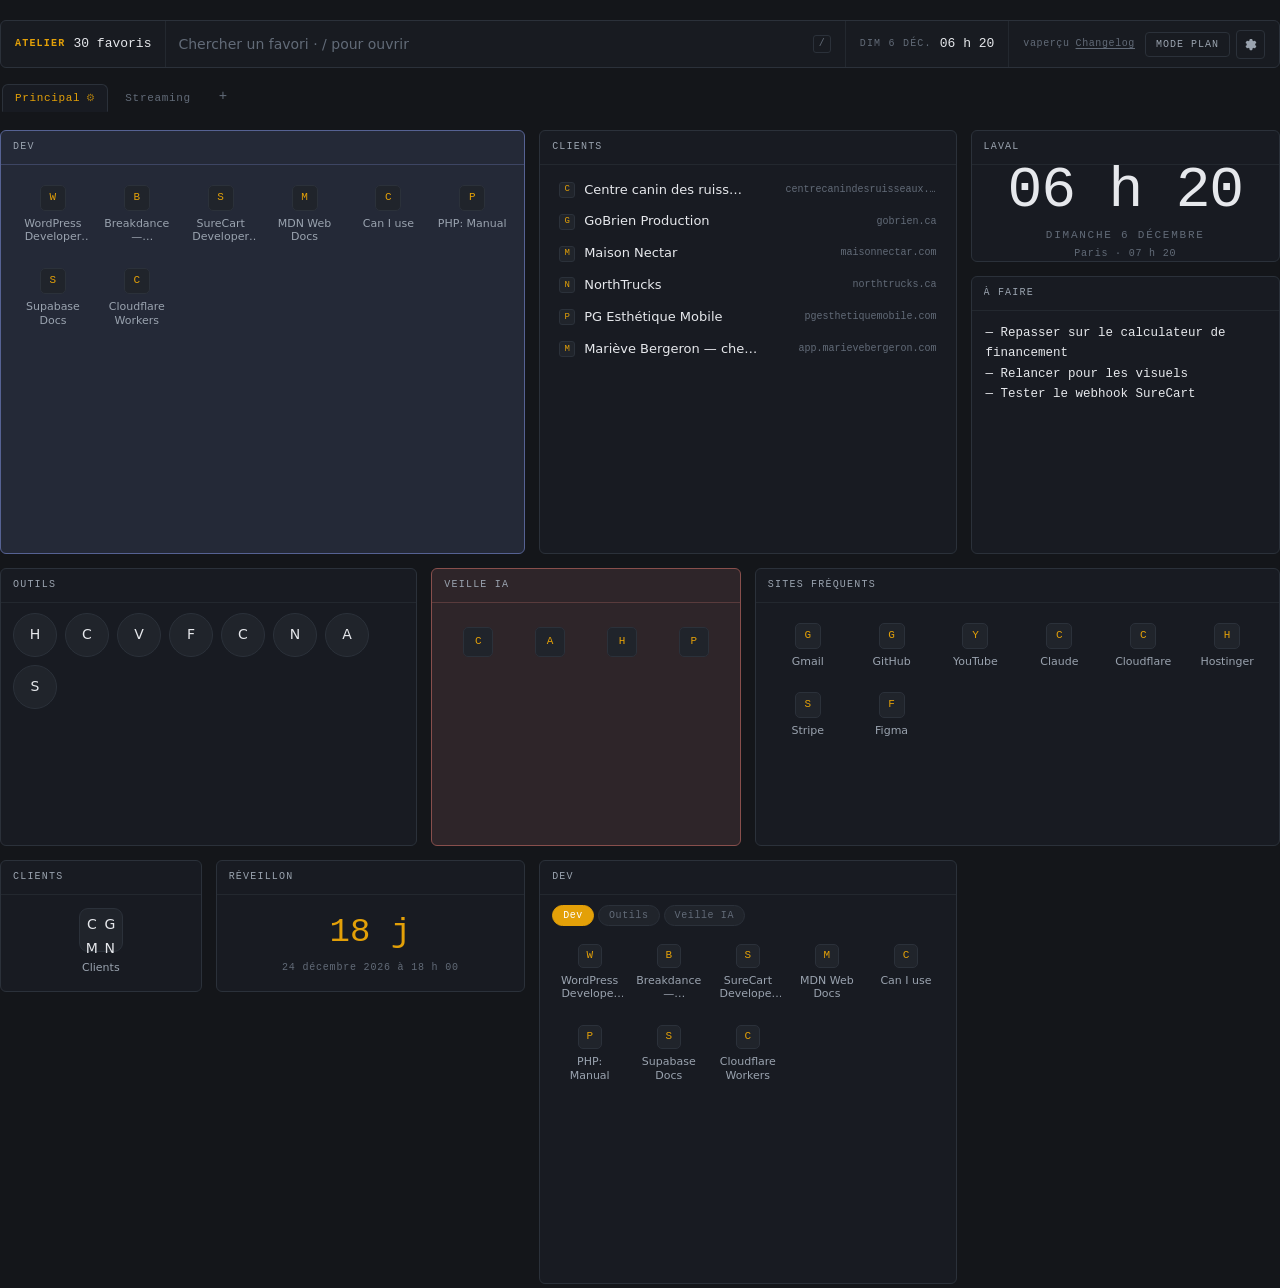
==== commit 6c9043f0: "Corrige le positionnement du panneau latéral sous la cartouche Le panneau utilisait top:0 en dur alo" ====
--- a/docs/apercu.html
+++ b/docs/apercu.html
@@ -850,6 +850,8 @@
 /* ---------- Panneau latéral : tous les favoris (mode plan) ---------- */
 
 .side-panel {
+  /* top réajusté en JS (sidepanel.js/syncTop) sous la cartouche, qui est en
+     position: sticky et n'a donc pas de hauteur fixe fiable en CSS seul. */
   position: fixed; top: 0; right: 0; bottom: 0; z-index: 35;
   width: 280px;
   display: flex; flex-direction: column;
@@ -2813,6 +2815,16 @@
 let panel, list, searchInput;
 let listening = false;
 
+/** La cartouche est `position: sticky`, pas fixe — son décalage top:0 en dur
+    la faisait passer SOUS elle. On mesure sa hauteur réelle (qui varie si
+    elle retombe sur 2 lignes) plutôt que de deviner une valeur. */
+function syncTop() {
+  if (!panel) return;
+  const titleblock = document.getElementById('titleblock');
+  panel.style.top = `${titleblock ? titleblock.getBoundingClientRect().bottom : 0}px`;
+}
+window.addEventListener('resize', debounce(syncTop, 100));
+
 function row(bm) {
   const label = bm.title || hostOf(bm.url);
   const r = el('div', {
@@ -2873,6 +2885,7 @@
 
 function showSidePanel() {
   ensurePanel();
+  syncTop();
   panel.hidden = false;
   if (!listening) {
     listening = true;
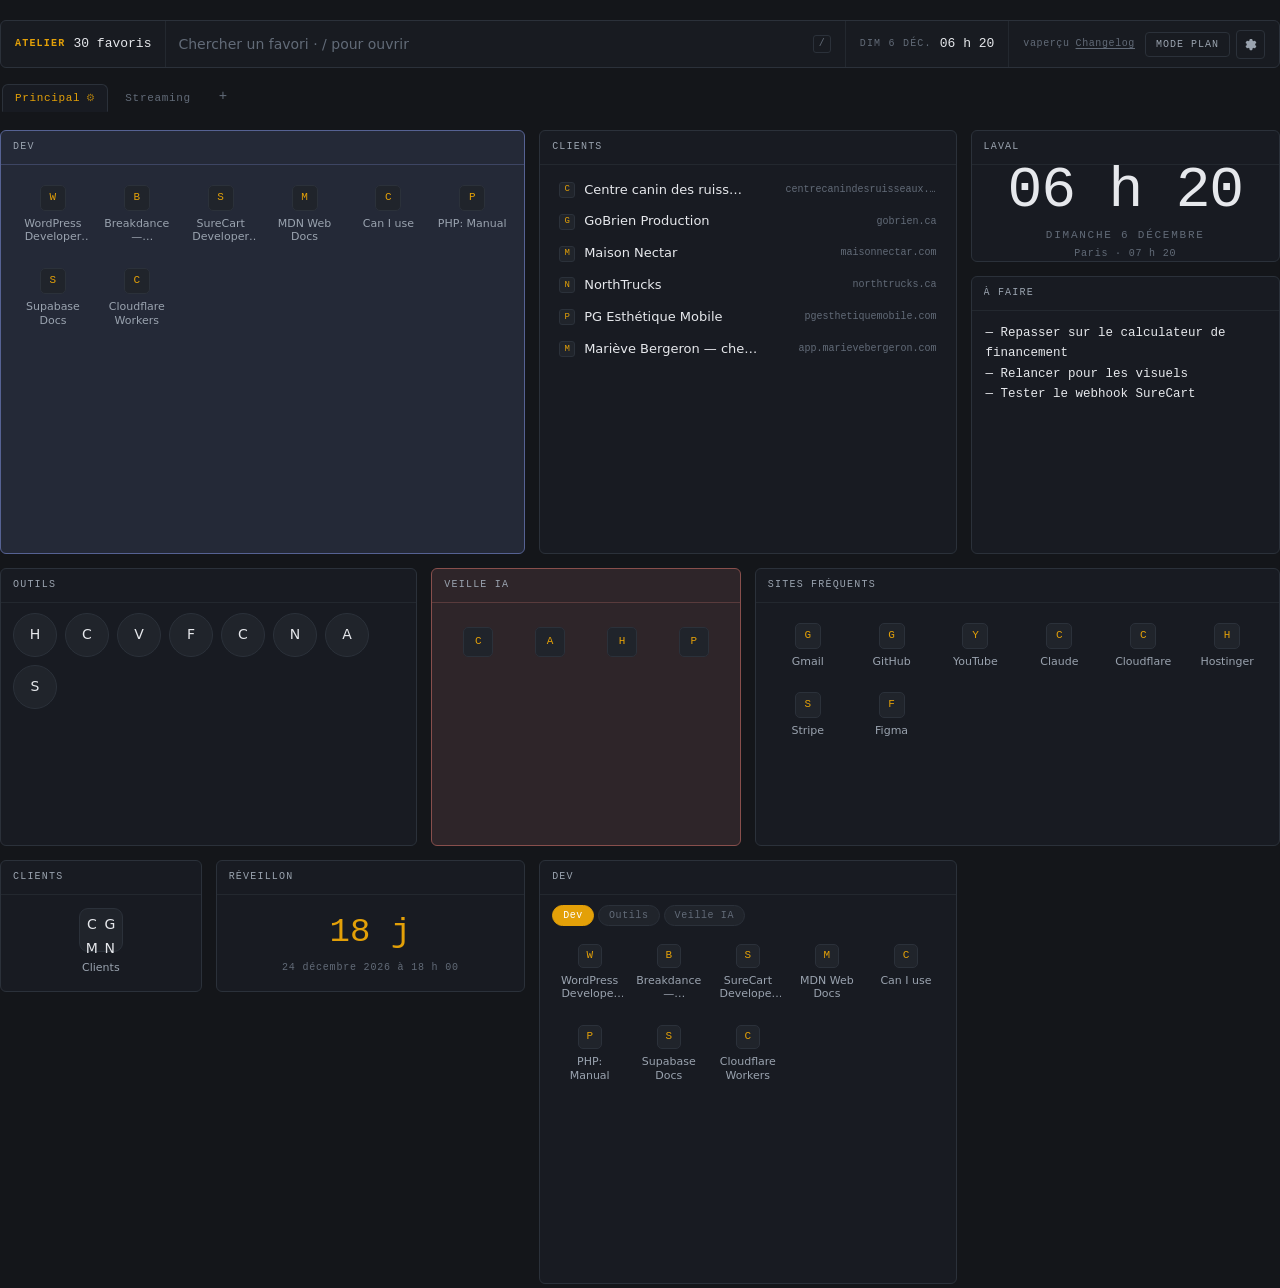
==== commit 84f3fc34: "feat: fusionner Dossier de favoris et Dossier, sous-dossiers virtuels - "Dossier de favoris" et "Dos" ====
--- a/docs/apercu.html
+++ b/docs/apercu.html
@@ -1086,7 +1086,7 @@
           { id: 'w5', type: 'bookmarks', w: 4, h: 2, settings: { folderId: byTitle('Outils'), folderPath: 'Barre de favoris / Outils', view: 'badges', icon: 30, sort: 'manual', limit: 0, openIn: 'new', showCrumbs: true } },
           { id: 'w6', type: 'bookmarks', w: 3, h: 2, color: '#f97362', settings: { folderId: byTitle('Veille IA'), folderPath: 'Barre de favoris / Veille IA', view: 'icons', tile: 64, icon: 30, sort: 'manual', limit: 0, openIn: 'new', showCrumbs: true } },
           { id: 'w7', type: 'topsites', w: 5, h: 2, settings: { limit: 8, view: 'tiles', tile: 74, icon: 26, openIn: 'current' } },
-          { id: 'w8', type: 'folder', w: 2, h: 1, settings: { folderId: byTitle('Clients'), folderPath: 'Barre de favoris / Clients', label: 'Clients' } },
+          { id: 'w8', type: 'folder', w: 2, h: 1, settings: { folderId: byTitle('Clients'), folderPath: 'Barre de favoris / Clients', label: 'Clients', view: 'app' } },
           { id: 'w9', type: 'countdown', w: 3, h: 1, settings: { label: 'Réveillon', target: '2026-12-24T18:00', doneText: 'Joyeux Noël !' } },
           {
             id: 'w13', type: 'foldertabs', w: 4, h: 3,
@@ -1225,6 +1225,11 @@
        différent de son vrai parent Chrome (classement virtuel entre modules) */
   folderOrder: {},
   folderOverride: {},
+  /* Sous-dossiers créés à la main (clic droit → Nouveau sous-dossier),
+     façon écran d'accueil de téléphone — n'existent que dans Atelier :
+     { [id]: { name, parent } }, id et parent référencent soit un vrai
+     dossier Chrome, soit un autre sous-dossier virtuel. */
+  virtualFolders: {},
   boards: [defaultBoard()],
   activeBoard: null, // résolu vers boards[0].id à la migration
 };
@@ -1284,6 +1289,14 @@
       if (Array.isArray(v)) out.folderOrder[k] = v.filter((id) => typeof id === 'string');
     }
   }
+  out.virtualFolders = {};
+  if (cfg.virtualFolders && typeof cfg.virtualFolders === 'object') {
+    for (const [id, vf] of Object.entries(cfg.virtualFolders)) {
+      if (vf && typeof vf.name === 'string' && typeof vf.parent === 'string') {
+        out.virtualFolders[id] = { name: vf.name, parent: vf.parent };
+      }
+    }
+  }
 
   if (Array.isArray(cfg.boards) && cfg.boards.length) {
     // Schéma v2 : plusieurs feuilles.
@@ -1445,6 +1458,25 @@
   async setFolderOverride(nodeId, targetFolderId) {
     if (targetFolderId) this.data.folderOverride[nodeId] = targetFolderId;
     else delete this.data.folderOverride[nodeId];
+    await this.save({ silent: true });
+  },
+
+  /** Sous-dossier virtuel : n'existe que dans Atelier, jamais dans les vrais
+      favoris Chrome. `id` et `parent` sont fabriqués par bmview.js. */
+  async setVirtualFolder(id, name, parent) {
+    this.data.virtualFolders[id] = { name: name?.trim() || 'Sans nom', parent };
+    await this.save({ silent: true });
+  },
+
+  async renameVirtualFolder(id, name) {
+    const vf = this.data.virtualFolders[id];
+    if (!vf || !name?.trim()) return;
+    vf.name = name.trim();
+    await this.save({ silent: true });
+  },
+
+  async removeVirtualFolder(id) {
+    delete this.data.virtualFolders[id];
     await this.save({ silent: true });
   },
 
@@ -1505,6 +1537,9 @@
 
 const getWidget = (type) => defs.get(type);
 const allWidgets = () => [...defs.values()];
+/** Comme allWidgets(), sans les types cachés (alias gardés pour compatibilité
+    arrière — ex. l'ancien type "bookmarks", fusionné dans "folder"). */
+const visibleWidgets = () => [...defs.values()].filter((d) => !d.hidden);
 
 /* ==== js/ui.js ==== */
 /* Petits utilitaires partagés. Rien ici ne connaît la config. */
@@ -1966,7 +2001,16 @@
   const footer = el('div', { style: { display: 'flex', gap: '8px', width: '100%' } }, [
     el('button', {
       class: 'btn btn-danger', type: 'button', text: 'Supprimer le module',
-      onclick: async () => { await store.removeWidget(widget.id); close(); toast('Module supprimé'); },
+      onclick: async () => {
+        // Libère d'abord les favoris classés virtuellement dans ce module
+        // (et ses onglets, le cas échéant) — sinon ils deviendraient
+        // invisibles partout dans Atelier, sans plus aucune UI pour les
+        // retrouver (ils restent, eux, intacts dans les vrais favoris Chrome).
+        await releaseVirtualFolder(`atelier:${widget.id}`);
+        await store.removeWidget(widget.id);
+        close();
+        toast('Module supprimé');
+      },
     }),
     el('span', { style: { flex: '1' } }),
     el('button', { class: 'btn btn-primary', type: 'button', text: 'Fermer', onclick: () => close() }),
@@ -2088,7 +2132,7 @@
 
 function openAddWidget() {
   const grid = el('div', { class: 'picker' });
-  for (const def of allWidgets()) {
+  for (const def of visibleWidgets()) {
     grid.append(el('button', {
       type: 'button',
       onclick: async () => {
@@ -2352,10 +2396,11 @@
 }
 
 /* ==== js/bmview.js ==== */
-/* Navigateur de dossier de favoris réutilisable : tuiles/liste/pastilles,
-   sous-dossiers, glisser vers un autre module, alias local, menu clic droit
-   (renommer/détails). Utilisé par les modules Dossier de favoris et Dossier
-   à onglets — voir js/widgets/bookmarks.js et js/widgets/foldertabs.js.
+/* Navigateur de dossier de favoris réutilisable : tuiles/liste/icônes seules/
+   pastilles/icône compacte, sous-dossiers (réels ou créés à la main),
+   glisser vers un autre module, alias local, menu clic droit
+   (renommer/détails). Utilisé par les modules Dossier et Dossier à onglets
+   — voir js/widgets/folder.js et js/widgets/foldertabs.js.
 
    IMPORTANT — organisation virtuelle : Atelier NE modifie JAMAIS tes vrais
    favoris Chrome (ni leur ordre, ni leur dossier). Le contenu (existence,
@@ -2395,6 +2440,51 @@
   if (changed) store.save({ silent: true });
 });
 
+/** Identifiant d'un dossier « virtuel » : n'existe pas dans les vrais
+    favoris Chrome, purement local à Atelier — un module Dossier sans
+    dossier Chrome assigné en fabrique un (voir virtualFolderId ci-dessous),
+    pour devenir un simple bac qu'on remplit par glisser-déposer. */
+function isVirtualFolder(id) {
+  return typeof id === 'string' && id.startsWith('atelier:');
+}
+
+/** Id stable et unique d'un dossier virtuel pour un module (et, pour Dossier
+    à onglets, un onglet précis). Jamais transmis à l'API chrome.bookmarks —
+    seulement utilisé comme clé dans folderOrder/folderOverride. */
+function virtualFolderId(widgetId, tabId) {
+  return tabId ? `atelier:${widgetId}:${tabId}` : `atelier:${widgetId}`;
+}
+
+/** Id d'un sous-dossier créé à la main (clic droit → Nouveau sous-dossier) —
+    même préfixe "atelier:" donc déjà traité comme virtuel partout, mais un
+    sous-préfixe "vf:" distinct pour le repérer (renommer/supprimer). */
+function newVirtualSubfolderId() {
+  return `atelier:vf:${Math.random().toString(36).slice(2, 10)}`;
+}
+
+function isVirtualSubfolder(id) {
+  return typeof id === 'string' && id.startsWith('atelier:vf:');
+}
+
+/** À appeler quand un module (ou un de ses onglets) est supprimé pour de bon :
+    libère les favoris qui y étaient classés virtuellement, pour qu'ils ne
+    deviennent pas invisibles partout dans Atelier (ils restent, eux, intacts
+    dans les vrais favoris Chrome — seul leur classement local est perdu ici). */
+async function releaseVirtualFolder(prefix) {
+  let changed = false;
+  for (const [id, target] of Object.entries(store.data.folderOverride)) {
+    if (typeof target === 'string' && target.startsWith(prefix)) {
+      delete store.data.folderOverride[id];
+      changed = true;
+    }
+  }
+  for (const key of Object.keys(store.data.folderOrder)) {
+    if (key.startsWith(prefix)) { delete store.data.folderOrder[key]; changed = true; }
+  }
+  if (changed) await store.save({ silent: true });
+  refreshAllBrowsers();
+}
+
 /** Classe virtuellement `nodeId` sous `targetFolderId` (jamais un vrai
     chrome.bookmarks.move) et renvoie le nœud Chrome à jour, ou null s'il
     n'existe plus. Partagé par mountFolderBrowser et les modules simples
@@ -2421,6 +2511,38 @@
   }
   refreshAllBrowsers();
   return true;
+}
+
+/** Enfants réellement affichés dans `folderId` : ceux de Chrome, moins ceux
+    classés virtuellement ailleurs, plus ceux classés virtuellement ici.
+    Pour un dossier virtuel (aucun dossier Chrome derrière), il n'y a pas
+    d'enfants réels — seulement ce qui a été classé ici par glisser. Exporté
+    pour être réutilisé par les modules qui n'utilisent pas
+    mountFolderBrowser (ex. Dossier compact) mais doivent quand même
+    afficher un dossier virtuel correctement. */
+async function resolveDisplayedChildren(folderId) {
+  const overrides = store.data.folderOverride;
+  let items = [];
+  if (!isVirtualFolder(folderId)) {
+    const real = await chrome.bookmarks.getChildren(folderId);
+    items = real.filter((c) => !(overrides[c.id] && overrides[c.id] !== folderId));
+  }
+
+  const incomingIds = Object.keys(overrides).filter((id) => overrides[id] === folderId);
+  for (const id of incomingIds) {
+    if (items.some((c) => c.id === id)) continue;
+    try {
+      const [node] = await chrome.bookmarks.get(id);
+      if (node && node.parentId !== folderId) items.push(node);
+    } catch { /* favori supprimé entretemps : classement caduc, ignoré */ }
+  }
+
+  // Sous-dossiers créés à la main (clic droit → Nouveau sous-dossier) : de
+  // simples nœuds locaux, jamais dans chrome.bookmarks.
+  for (const [vfId, vf] of Object.entries(store.data.virtualFolders)) {
+    if (vf.parent === folderId) items.push({ id: vfId, title: vf.name, parentId: folderId });
+  }
+  return items;
 }
 
 /**
@@ -2442,24 +2564,6 @@
   let currentWrap = null;
   let currentTargetFolderId = null;
 
-  /** Enfants réellement affichés dans `folderId` : ceux de Chrome, moins ceux
-      classés virtuellement ailleurs, plus ceux classés virtuellement ici. */
-  async function resolveChildren(folderId) {
-    const real = await chrome.bookmarks.getChildren(folderId);
-    const overrides = store.data.folderOverride;
-    const items = real.filter((c) => !(overrides[c.id] && overrides[c.id] !== folderId));
-
-    const incomingIds = Object.keys(overrides).filter((id) => overrides[id] === folderId);
-    for (const id of incomingIds) {
-      if (items.some((c) => c.id === id)) continue;
-      try {
-        const [node] = await chrome.bookmarks.get(id);
-        if (node && node.parentId !== folderId) items.push(node);
-      } catch { /* favori supprimé entretemps : classement caduc, ignoré */ }
-    }
-    return items;
-  }
-
   async function render() {
     if (!alive) return;
     clear(body);
@@ -2467,13 +2571,20 @@
     const rootId = await resolveRoot();
     if (!rootId) {
       body.append(el('p', { class: 'note', text: 'Aucun dossier choisi. Ouvre les réglages du module.' }));
+      currentWrap = null;
+      currentTargetFolderId = null;
+      return;
+    }
+
+    if (s.view === 'app') {
+      await renderAppView(rootId);
       return;
     }
 
     const currentId = stack.length ? stack[stack.length - 1].id : rootId;
     let items;
     try {
-      items = await resolveChildren(currentId);
+      items = await resolveDisplayedChildren(currentId);
     } catch {
       body.append(el('p', { class: 'note', text: 'Lecture du dossier impossible.' }));
       return;
@@ -2518,7 +2629,12 @@
     if (s.limit > 0) items = items.slice(0, s.limit);
 
     if (!items.length) {
-      body.append(el('p', { class: 'note', text: 'Dossier vide.' }));
+      body.append(el('p', {
+        class: 'note',
+        text: isVirtualFolder(currentId) && !stack.length
+          ? 'Dossier virtuel, vide pour l\'instant — glisse un favori depuis le panneau latéral (mode plan) ou un autre module pour le classer ici.'
+          : 'Dossier vide.',
+      }));
       currentWrap = body; // pas de tuiles, mais on peut quand même y déposer un favori
       currentTargetFolderId = currentId;
       return;
@@ -2543,6 +2659,98 @@
     body.append(wrap);
     currentWrap = wrap;
     currentTargetFolderId = currentId;
+  }
+
+  /** Vue « Icône compacte » : aperçu réduit façon écran d'accueil de
+      téléphone, tout le contenu vit dans une fenêtre ouverte au clic. */
+  async function renderAppView(rootId) {
+    let children;
+    try {
+      children = await resolveDisplayedChildren(rootId);
+    } catch {
+      body.append(el('p', { class: 'note', text: 'Lecture du dossier impossible.' }));
+      currentWrap = null;
+      currentTargetFolderId = null;
+      return;
+    }
+
+    const name = s.label || s.folderPath?.split(' / ').pop() || 'Dossier';
+    const preview = el('div', { class: 'folder-preview' });
+    children.slice(0, 4).forEach((n) => preview.append(n.url ? appThumb(n) : el('span', { class: 'glyph', text: '📁' })));
+    for (let i = children.length; i < 4; i++) preview.append(el('span', { class: 'folder-slot-empty' }));
+
+    body.append(el('button', {
+      class: 'folder-open', type: 'button', title: name,
+      onclick: () => { if (!isEditing()) openAppModal(rootId, name); },
+    }, [preview, el('span', { class: 'folder-name', text: name })]));
+
+    // Pas de tuiles avec data-bm-id ici : nearestSibling ne trouvera rien,
+    // un dépôt s'ajoute donc toujours à la fin — comportement voulu.
+    currentWrap = body;
+    currentTargetFolderId = rootId;
+  }
+
+  function appThumb(node) {
+    const img = el('img', { src: faviconUrl(node.url, 32), alt: '', loading: 'lazy' });
+    img.addEventListener('error', () => {
+      img.replaceWith(el('span', { class: 'glyph', text: initial(node.title, node.url) }));
+    });
+    return img;
+  }
+
+  /** Grille plein écran, façon écran d'accueil, avec sa propre navigation
+      dans les sous-dossiers — réutilise linkNode/folderNode : même
+      glisser-sortant, alias, clic droit que la vue inline. */
+  function openAppModal(rootId, title) {
+    let modalStack = [];
+    let modalCurrentId = rootId;
+    const grid = el('div', { class: 'folder-grid' });
+    grid.style.setProperty('--icon', `${s.icon}px`);
+    const crumbs = el('nav', { class: 'bm-crumbs' });
+
+    grid.addEventListener('contextmenu', (e) => {
+      if (e.target !== grid) return; // clic sur un item : son propre menu s'en charge
+      e.preventDefault();
+      openContextMenu(e.clientX, e.clientY, [
+        { label: '+ Nouveau sous-dossier', onClick: () => createSubfolder(modalCurrentId) },
+      ]);
+    });
+
+    async function draw() {
+      clear(grid);
+      clear(crumbs);
+      modalCurrentId = modalStack.length ? modalStack[modalStack.length - 1].id : rootId;
+      let children;
+      try { children = await resolveDisplayedChildren(modalCurrentId); } catch { children = []; }
+
+      if (modalStack.length) {
+        crumbs.append(el('button', { type: 'button', text: '← racine', onclick: () => { modalStack = []; draw(); } }));
+        modalStack.forEach((node, i) => {
+          crumbs.append(el('span', { text: '/' }));
+          crumbs.append(el('button', {
+            type: 'button', text: node.title || '(sans nom)',
+            onclick: () => { modalStack = modalStack.slice(0, i + 1); draw(); },
+          }));
+        });
+      }
+
+      for (const node of children) {
+        grid.append(node.url
+          ? linkNode(node, true, false, false)
+          : folderNode(node, true, false, false, (n) => { modalStack.push(n); draw(); }));
+      }
+      if (!children.length) {
+        grid.append(el('p', {
+          class: 'note',
+          text: isVirtualFolder(modalCurrentId) && !modalStack.length
+            ? 'Dossier virtuel, vide pour l\'instant — glisse un favori depuis le panneau latéral (mode plan) ou un autre module pour le classer ici.'
+            : 'Dossier vide.',
+        }));
+      }
+    }
+
+    draw();
+    openModal({ title, body: el('div', {}, [crumbs, grid]) });
   }
 
   /** Le voisin le plus proche du pointeur, et si on dépose avant ou après lui. */
@@ -2627,6 +2835,21 @@
     });
   }
 
+  /** Câblé une seule fois sur `body`, comme wireDrop() — clic droit sur
+      l'espace vide (pas sur un item, qui a déjà son propre menu) propose
+      de créer un sous-dossier virtuel, façon écran d'accueil de téléphone. */
+  function wireContextMenu() {
+    body.addEventListener('contextmenu', (e) => {
+      if (!currentTargetFolderId) return;
+      const onEmptySpace = e.target === currentWrap || (currentWrap === body && e.target === body);
+      if (!onEmptySpace) return;
+      e.preventDefault();
+      openContextMenu(e.clientX, e.clientY, [
+        { label: '+ Nouveau sous-dossier', onClick: () => createSubfolder(currentTargetFolderId) },
+      ]);
+    });
+  }
+
   function iconFor(node, size) {
     if (!node.url) return el('span', { class: 'glyph', text: '▸' });
     const img = el('img', {
@@ -2639,26 +2862,29 @@
     return img;
   }
 
-  /** Renomme localement un favori — n'écrit jamais dans les vrais favoris Chrome. */
+  /** Renomme localement un favori (alias) ou un sous-dossier virtuel (son
+      seul nom) — n'écrit jamais dans les vrais favoris Chrome. */
   function renameNode(node) {
-    const current = store.data.aliases[node.id] || '';
+    const virtualSub = isVirtualSubfolder(node.id);
+    const current = virtualSub ? node.title : (store.data.aliases[node.id] || '');
     const input = el('input', { type: 'text', value: current, placeholder: node.title || hostOf(node.url) });
     const body2 = el('div', { class: 'field' }, [
-      el('label', { text: 'Nom affiché (local à Atelier, le favori n\'est pas modifié)' }), input,
+      el('label', { text: virtualSub ? 'Nom du sous-dossier' : 'Nom affiché (local à Atelier, le favori n\'est pas modifié)' }), input,
     ]);
     const commit = async (value) => {
-      await store.setAlias(node.id, value);
+      if (virtualSub) await store.renameVirtualFolder(node.id, value || 'Sans nom');
+      else await store.setAlias(node.id, value);
       close();
-      render();
-      toast(value ? 'Nom mis à jour' : 'Nom réinitialisé');
+      refreshAllBrowsers();
+      toast('Nom mis à jour');
     };
     input.addEventListener('keydown', (e) => { if (e.key === 'Enter') commit(input.value); });
     const footer = el('div', { style: { display: 'flex', gap: '8px', width: '100%' } }, [
-      current ? el('button', { class: 'btn', type: 'button', text: 'Réinitialiser', onclick: () => commit('') }) : null,
+      !virtualSub && current ? el('button', { class: 'btn', type: 'button', text: 'Réinitialiser', onclick: () => commit('') }) : null,
       el('span', { style: { flex: '1' } }),
       el('button', { class: 'btn btn-primary', type: 'button', text: 'Enregistrer', onclick: () => commit(input.value) }),
     ]);
-    const close = openModal({ title: 'Renommer ce favori', body: body2, footer });
+    const close = openModal({ title: virtualSub ? 'Renommer ce sous-dossier' : 'Renommer ce favori', body: body2, footer });
   }
 
   /** Retire un favori/dossier de son classement virtuel — il redevient
@@ -2667,6 +2893,34 @@
     await store.setFolderOverride(node.id, null);
     refreshAllBrowsers();
     toast('Remis à sa place réelle dans Chrome');
+  }
+
+  /** Supprime un sous-dossier créé à la main. Les favoris qui y étaient
+      classés sont libérés (pas perdus) plutôt que de devenir invisibles. */
+  async function deleteSubfolder(node) {
+    if (!confirm(`Supprimer le sous-dossier « ${node.title} » ? Son contenu ne sera pas supprimé, seulement libéré.`)) return;
+    await releaseVirtualFolder(node.id);
+    await store.removeVirtualFolder(node.id);
+    refreshAllBrowsers();
+    toast('Sous-dossier supprimé');
+  }
+
+  /** Clic droit sur un espace vide : proposer de créer un sous-dossier
+      virtuel ici, façon écran d'accueil de téléphone. */
+  function createSubfolder(parentId) {
+    const input = el('input', { type: 'text', placeholder: 'Ex. Clients', value: 'Nouveau dossier' });
+    const body2 = el('div', { class: 'field' }, [el('label', { text: 'Nom du sous-dossier' }), input]);
+    const create = async () => {
+      await store.setVirtualFolder(newVirtualSubfolderId(), input.value, parentId);
+      close();
+      refreshAllBrowsers();
+      toast('Sous-dossier créé');
+    };
+    input.addEventListener('keydown', (e) => { if (e.key === 'Enter') create(); });
+    const footer = el('div', { style: { display: 'flex', justifyContent: 'flex-end', width: '100%' } }, [
+      el('button', { class: 'btn btn-primary', type: 'button', text: 'Créer', onclick: create }),
+    ]);
+    const close = openModal({ title: 'Nouveau sous-dossier', body: body2, footer });
   }
 
   /** Fiche détaillée : titre réel, lien complet, date d'ajout, copier le lien. */
@@ -2708,12 +2962,16 @@
   }
 
   function contextItems(node) {
+    const virtualSub = isVirtualSubfolder(node.id);
     const items = [
       { label: 'Renommer' + (node.url ? ' le favori' : ' le dossier') + ' (local)', onClick: () => renameNode(node) },
       { label: 'Voir les détails', onClick: () => showDetails(node) },
     ];
     if (store.data.folderOverride[node.id]) {
       items.push('-', { label: '↩ Remettre à sa place réelle', onClick: () => unclassify(node) });
+    }
+    if (virtualSub) {
+      items.push('-', { label: '🗑 Supprimer ce sous-dossier', onClick: () => deleteSubfolder(node) });
     }
     return items;
   }
@@ -2755,8 +3013,12 @@
     return a;
   }
 
-  function folderNode(node, tiles, badges, iconsOnly) {
+  /** `onOpen` : par défaut, navigue dans la liste inline (stack/render).
+      La modale du mode « Icône compacte » passe sa propre navigation. */
+  function folderNode(node, tiles, badges, iconsOnly, onOpen) {
+    const nav = onOpen || ((n) => { stack.push(n); render(); });
     const virtual = !!store.data.folderOverride[node.id];
+    const virtualSub = isVirtualSubfolder(node.id);
     const b = el('button', {
       class: `${badges ? 'badge' : tiles ? 'tile' : 'row'}${iconsOnly ? ' is-icon-only' : ''}${virtual ? ' bm-virtual' : ''}`,
       type: 'button',
@@ -2764,7 +3026,7 @@
       style: { background: 'none', border: 0, cursor: 'pointer', font: 'inherit', width: '100%' },
       'data-bm-id': node.id,
       draggable: 'true',
-      onclick: () => { if (isEditing()) return; stack.push(node); render(); },
+      onclick: () => { if (isEditing()) return; nav(node); },
       oncontextmenu: (e) => { e.preventDefault(); openContextMenu(e.clientX, e.clientY, contextItems(node)); },
       ondragstart: (e) => {
         if (!isEditing()) return e.preventDefault();
@@ -2775,7 +3037,7 @@
       },
       ondragend: (e) => { e.stopPropagation(); b.classList.remove('dragging-bm'); },
     });
-    b.append(el('span', { class: 'glyph', text: '▸' }));
+    b.append(el('span', { class: 'glyph', text: virtualSub ? '📁' : '▸' }));
     if (!badges && !iconsOnly) b.append(el('span', { class: 'label', text: node.title || '(sans nom)' }));
     return b;
   }
@@ -2788,6 +3050,7 @@
   liveBrowsers.add(render);
 
   wireDrop();
+  wireContextMenu();
   render();
 
   return {
@@ -2907,15 +3170,28 @@
   }
 }
 
-/* ==== js/widgets/bookmarks.js ==== */
-defineWidget({
-  type: 'bookmarks',
-  name: 'Dossier de favoris',
-  blurb: 'Affiche un dossier, avec navigation dans les sous-dossiers.',
+/* ==== js/widgets/folder.js ==== */
+/* Widget unique pour un dossier de favoris (réel ou virtuel) : Tuiles /
+   Icônes seules / Liste / Liste dense / Pastilles pour un affichage
+   toujours visible sur la feuille, ou Icône compacte pour un aperçu façon
+   écran d'accueil de téléphone qui s'ouvre en fenêtre au clic. Peut aussi
+   rester entièrement virtuel — laisse le dossier vide et remplis-le à la
+   main par glisser-déposer (panneau latéral ou clic droit → nouveau
+   sous-dossier, voir bmview.js).
+
+   Le type "bookmarks" reste enregistré (caché du sélecteur "Ajouter un
+   module", voir hidden ci-dessous) uniquement pour que les modules créés
+   avant la fusion des deux anciens widgets continuent de fonctionner tels
+   quels, sans migration de données. */
+
+const shared = {
+  name: 'Dossier',
+  blurb: 'Un dossier de favoris — tuiles, liste, ou icône compacte qui s\'ouvre en fenêtre. Peut rester virtuel, rempli à la main.',
   defaultSize: { w: 4, h: 2 },
   defaults: {
     folderId: null,
     folderPath: '',
+    label: '',
     view: 'tiles',
     tile: 76,
     icon: 26,
@@ -2925,28 +3201,39 @@
     showCrumbs: true,
   },
   fields: [
-    { key: 'folderId', label: 'Dossier', type: 'folder' },
+    {
+      key: 'folderId', label: 'Dossier', type: 'folder',
+      hint: 'Optionnel — laisse vide pour un dossier virtuel que tu remplis toi-même par glisser-déposer, sans toucher à un vrai dossier Chrome.',
+    },
+    { key: 'label', label: 'Titre (vide = nom du dossier)', type: 'text' },
     {
       key: 'view', label: 'Affichage', type: 'select', gates: true,
-      options: [['tiles', 'Tuiles'], ['icons', 'Icônes seules'], ['list', 'Liste'], ['compact', 'Liste dense'], ['badges', 'Pastilles']],
+      options: [
+        ['tiles', 'Tuiles'], ['icons', 'Icônes seules'], ['list', 'Liste'],
+        ['compact', 'Liste dense'], ['badges', 'Pastilles'],
+        ['app', 'Icône compacte (ouvre une fenêtre)'],
+      ],
     },
     { key: 'tile', label: 'Largeur des tuiles', type: 'range', min: 56, max: 140, step: 4, when: (s) => s.view === 'tiles' || s.view === 'icons' },
-    { key: 'icon', label: 'Taille des icônes', type: 'range', min: 16, max: 44, step: 2, when: (s) => s.view === 'tiles' || s.view === 'icons' || s.view === 'badges' },
     {
-      key: 'sort', label: 'Tri', type: 'select',
+      key: 'icon', label: 'Taille des icônes', type: 'range', min: 16, max: 44, step: 2,
+      when: (s) => s.view === 'tiles' || s.view === 'icons' || s.view === 'badges' || s.view === 'app',
+    },
+    {
+      key: 'sort', label: 'Tri', type: 'select', when: (s) => s.view !== 'app',
       options: [['manual', 'Ordre local (glisser-déposer)'], ['alpha', 'Alphabétique'], ['recent', 'Ajout récent']],
       hint: 'L\'ordre local est propre à Atelier — il ne change jamais l\'ordre réel dans Chrome.',
     },
-    { key: 'limit', label: 'Nombre max (0 = tout)', type: 'number', min: 0, max: 200 },
+    { key: 'limit', label: 'Nombre max (0 = tout)', type: 'number', min: 0, max: 200, when: (s) => s.view !== 'app' },
     {
       key: 'openIn', label: 'Ouvrir les liens', type: 'select',
       options: [['current', 'Dans cet onglet'], ['new', 'Dans un nouvel onglet']],
     },
-    { key: 'showCrumbs', label: 'Afficher le fil d\'Ariane', type: 'boolean' },
+    { key: 'showCrumbs', label: 'Afficher le fil d\'Ariane', type: 'boolean', when: (s) => s.view !== 'app' },
   ],
 
   title(w) {
-    return w.settings.folderPath?.split(' / ').pop() || 'Favoris';
+    return w.settings.label || w.settings.folderPath?.split(' / ').pop() || 'Dossier';
   },
 
   mount(body, ctx) {
@@ -2966,7 +3253,10 @@
           return found.id;
         }
       }
-      return null;
+      // Aucun dossier Chrome assigné : ce module devient un dossier virtuel,
+      // un simple bac qu'on remplit par glisser-déposer (panneau latéral,
+      // un autre module, ou clic droit → nouveau sous-dossier).
+      return virtualFolderId(ctx.widget.id);
     }
 
     const browser = mountFolderBrowser(body, {
@@ -2975,7 +3265,10 @@
     });
     return () => browser.stop();
   },
-});
+};
+
+defineWidget({ ...shared, type: 'folder' });
+defineWidget({ ...shared, type: 'bookmarks', hidden: true });
 
 /* ==== js/widgets/misc.js ==== */
 /* ---------- Horloge ---------- */
@@ -3240,182 +3533,6 @@
   },
 });
 
-/* ==== js/widgets/folder.js ==== */
-/* Petit widget « dossier » façon écran d'accueil de téléphone : un aperçu
-   réduit sur la feuille, qui s'ouvre en grille plein écran au clic. */
-
-defineWidget({
-  type: 'folder',
-  name: 'Dossier',
-  blurb: 'Aperçu compact d\'un dossier de favoris — s\'ouvre en grille au clic.',
-  defaultSize: { w: 2, h: 1 },
-  defaults: { folderId: null, folderPath: '', label: '' },
-  fields: [
-    { key: 'folderId', label: 'Dossier', type: 'folder' },
-    { key: 'label', label: 'Titre (vide = nom du dossier)', type: 'text' },
-  ],
-
-  title(w) {
-    return w.settings.label || w.settings.folderPath?.split(' / ').pop() || 'Dossier';
-  },
-
-  mount(body, ctx) {
-    const s = ctx.settings;
-    let alive = true;
-    let currentRootId = null; // mis à jour par render(), lu par wireDrop() câblé une seule fois
-    body.classList.add('bm-dnd'); // reste interactif en mode plan pour accepter un glisser
-
-    async function resolveRoot() {
-      if (s.folderId) {
-        try {
-          const [node] = await chrome.bookmarks.get(String(s.folderId));
-          if (node) return node.id;
-        } catch { /* id mort : on tente le chemin */ }
-      }
-      if (s.folderPath) {
-        const found = await findFolderByPath(s.folderPath);
-        if (found) {
-          ctx.update({ folderId: found.id });
-          return found.id;
-        }
-      }
-      return null;
-    }
-
-    function thumb(node) {
-      if (!node.url) return el('span', { class: 'glyph', text: '▸' });
-      const img = el('img', { src: faviconUrl(node.url, 32), alt: '', loading: 'lazy' });
-      img.addEventListener('error', () => {
-        img.replaceWith(el('span', { class: 'glyph', text: initial(node.title, node.url) }));
-      });
-      return img;
-    }
-
-    async function render() {
-      if (!alive) return;
-      clear(body);
-
-      const rootId = await resolveRoot();
-      currentRootId = rootId;
-      if (!rootId) {
-        body.append(el('p', { class: 'note', text: 'Aucun dossier choisi. Ouvre les réglages du module.' }));
-        return;
-      }
-
-      let children = [];
-      try { children = await chrome.bookmarks.getChildren(rootId); } catch { /* dossier introuvable */ }
-
-      const name = s.label || s.folderPath?.split(' / ').pop() || 'Dossier';
-      const preview = el('div', { class: 'folder-preview' });
-      children.slice(0, 4).forEach((n) => preview.append(thumb(n)));
-      for (let i = children.length; i < 4; i++) preview.append(el('span', { class: 'folder-slot-empty' }));
-
-      body.append(el('button', {
-        class: 'folder-open', type: 'button', title: name,
-        onclick: () => { if (!isEditing()) openFolderModal(rootId, name); },
-      }, [preview, el('span', { class: 'folder-name', text: name })]));
-    }
-
-    /** Câblé une seule fois sur `body` (élément stable) — accepte un
-        favori/dossier glissé depuis un autre module et le classe
-        virtuellement ici (jamais un vrai chrome.bookmarks.move). */
-    function wireDrop() {
-      body.addEventListener('dragover', (e) => {
-        if (!isEditing() || !currentRootId || !e.dataTransfer.types.includes(DND_TYPE)) return;
-        e.preventDefault();
-        e.dataTransfer.dropEffect = 'move';
-        body.classList.add('bm-drop-target');
-      });
-      body.addEventListener('dragleave', (e) => {
-        if (e.target === body) body.classList.remove('bm-drop-target');
-      });
-      body.addEventListener('drop', async (e) => {
-        body.classList.remove('bm-drop-target');
-        if (!isEditing() || !currentRootId) return;
-        const bmId = e.dataTransfer.getData(DND_TYPE);
-        if (!bmId) return;
-        e.preventDefault();
-        const ok = await classifyIntoFolder(bmId, currentRootId);
-        toast(ok ? 'Classé ici — les vrais favoris Chrome ne sont pas touchés' : 'Déplacement impossible');
-        if (ok) render();
-      });
-    }
-
-    wireDrop();
-    render();
-    const refresh = () => render();
-    for (const ev of ['onCreated', 'onRemoved', 'onChanged', 'onMoved']) {
-      chrome.bookmarks[ev].addListener(refresh);
-    }
-
-    return () => {
-      alive = false;
-      for (const ev of ['onCreated', 'onRemoved', 'onChanged', 'onMoved']) {
-        chrome.bookmarks[ev].removeListener(refresh);
-      }
-    };
-  },
-});
-
-/** Grille plein écran, façon écran d'accueil, avec navigation dans les sous-dossiers. */
-function openFolderModal(rootId, title) {
-  let stack = [];
-  const grid = el('div', { class: 'folder-grid' });
-  const crumbs = el('nav', { class: 'bm-crumbs' });
-
-  async function draw() {
-    clear(grid);
-    clear(crumbs);
-    const currentId = stack.length ? stack[stack.length - 1].id : rootId;
-    let children = [];
-    try { children = await chrome.bookmarks.getChildren(currentId); } catch { /* rien */ }
-
-    if (stack.length) {
-      crumbs.append(el('button', { type: 'button', text: '← racine', onclick: () => { stack = []; draw(); } }));
-      stack.forEach((node, i) => {
-        crumbs.append(el('span', { text: '/' }));
-        crumbs.append(el('button', {
-          type: 'button', text: node.title || '(sans nom)',
-          onclick: () => { stack = stack.slice(0, i + 1); draw(); },
-        }));
-      });
-    }
-
-    for (const node of children) {
-      grid.append(node.url ? linkTile(node) : folderTile(node));
-    }
-    if (!children.length) grid.append(el('p', { class: 'note', text: 'Dossier vide.' }));
-  }
-
-  function linkTile(node) {
-    const label = node.title || hostOf(node.url);
-    const a = el('a', {
-      class: 'tile', href: node.url, title: `${label}\n${node.url}`,
-      onclick: (e) => openLink(node.url, 'current', e),
-      onauxclick: (e) => openLink(node.url, 'current', e),
-    });
-    const img = el('img', { src: faviconUrl(node.url, 48), alt: '', loading: 'lazy' });
-    img.addEventListener('error', () => {
-      img.replaceWith(el('span', { class: 'glyph', text: initial(node.title, node.url) }));
-    });
-    a.append(img, el('span', { class: 'label', text: label }));
-    return a;
-  }
-
-  function folderTile(node) {
-    const b = el('button', {
-      class: 'tile', type: 'button',
-      style: { background: 'none', border: 0, cursor: 'pointer', font: 'inherit' },
-      onclick: () => { stack.push(node); draw(); },
-    });
-    b.append(el('span', { class: 'glyph', text: '▸' }), el('span', { class: 'label', text: node.title || '(sans nom)' }));
-    return b;
-  }
-
-  draw();
-  openModal({ title, body: el('div', {}, [crumbs, grid]) });
-}
-
 /* ==== js/widgets/foldertabs.js ==== */
 defineWidget({
   type: 'foldertabs',
@@ -3435,7 +3552,7 @@
   fields: [
     {
       key: 'tabs', label: 'Onglets', type: 'folderList',
-      hint: 'Chaque onglet affiche un dossier de favoris différent.',
+      hint: 'Chaque onglet affiche un dossier différent. Laisse le dossier vide pour un onglet virtuel que tu remplis toi-même par glisser-déposer.',
     },
     {
       key: 'view', label: 'Affichage', type: 'select', gates: true,
@@ -3514,7 +3631,9 @@
           return found.id;
         }
       }
-      return null;
+      // Aucun dossier Chrome assigné à cet onglet : il devient un dossier
+      // virtuel propre à lui, rempli par glisser-déposer.
+      return virtualFolderId(ctx.widget.id, tab.id);
     }
 
     const browser = mountFolderBrowser(content, {
@@ -3628,7 +3747,6 @@
 
 
 
-
 const $ = (id) => document.getElementById(id);
 const grid = $('grid');
 const mounted = new Map();      // id -> fonction de nettoyage
@@ -4106,7 +4224,7 @@
   const bar = roots.find((n) => !n.url) || roots[0];
 
   store.board().widgets = [
-    makeWidget('bookmarks', {
+    makeWidget('folder', {
       folderId: bar?.id ?? null,
       folderPath: bar?.title || '',
       view: 'tiles',
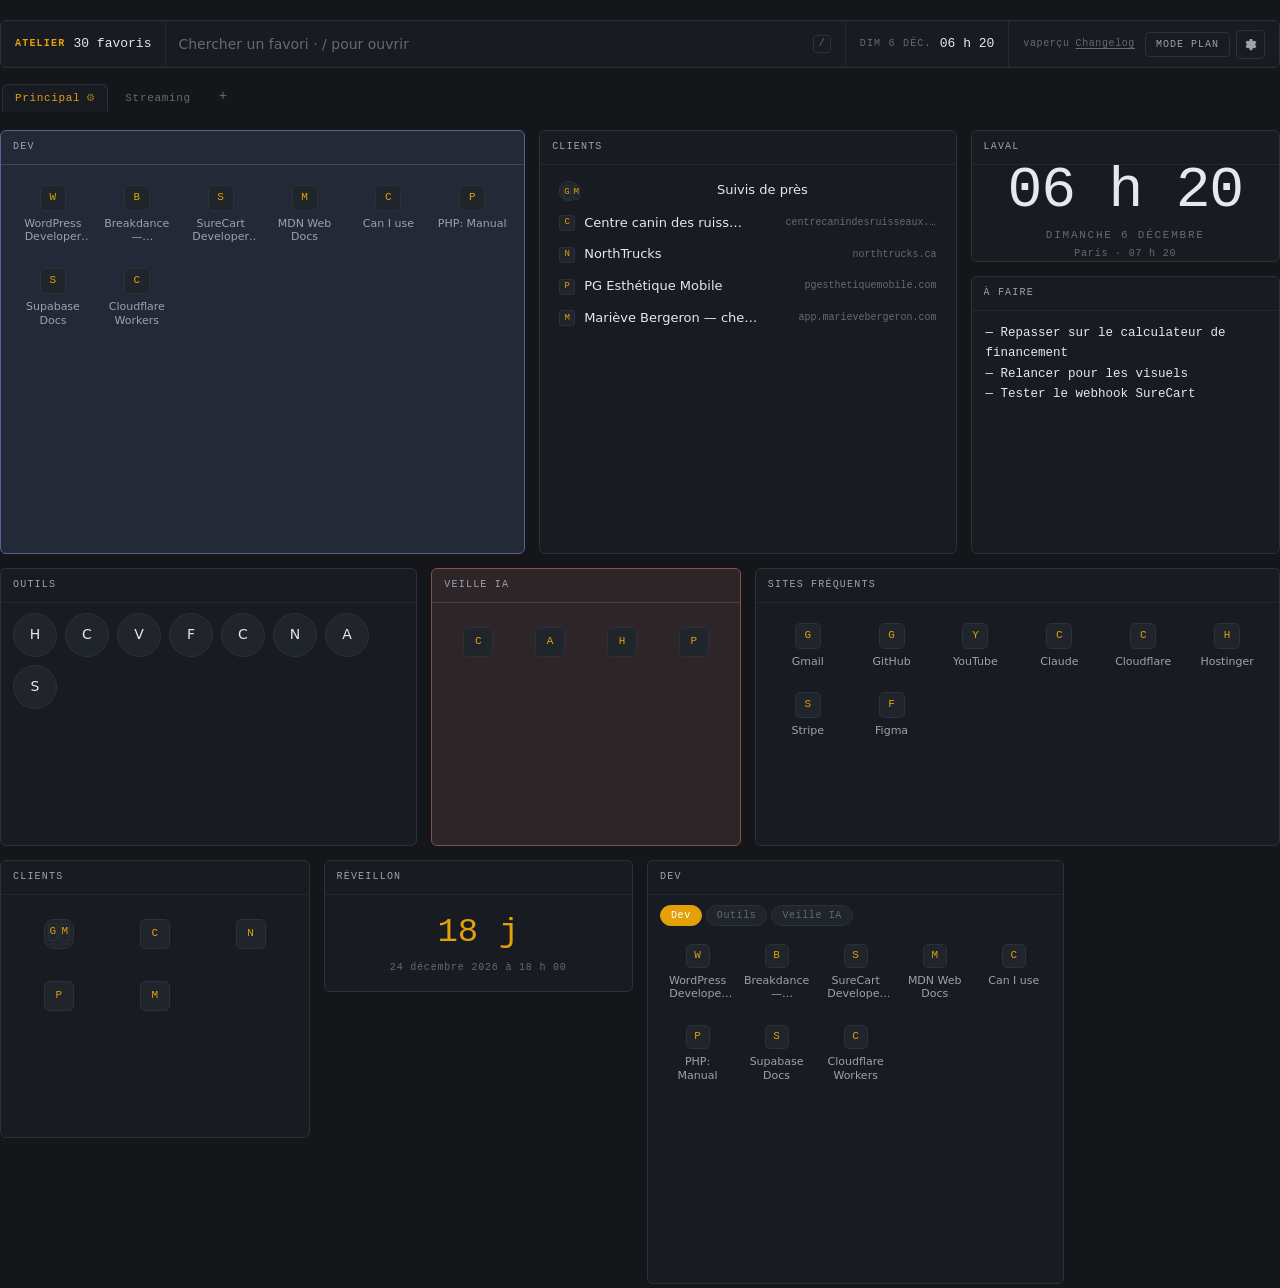
==== commit 6786c5a0: "feat: sous-dossiers toujours en icône compacte + dépôt direct dessus - « Icône compacte (ouvre une f" ====
--- a/docs/apercu.html
+++ b/docs/apercu.html
@@ -725,6 +725,10 @@
 }
 .folder-preview img, .folder-preview .glyph { width: 100%; height: 100%; border-radius: 3px; }
 .folder-slot-empty { border-radius: 3px; background: color-mix(in srgb, var(--rule) 40%, transparent); }
+/* Variante intégrée dans une tuile/ligne/pastille : sous-dossier fait main,
+   toujours en icône compacte quel que soit l'Affichage du module parent. */
+.folder-preview-mini { width: var(--fp-size, 28px); height: var(--fp-size, 28px); padding: 3px; gap: 2px; flex: none; }
+.badge .folder-preview-mini { border-radius: 50%; }
 .folder-name {
   font-size: 11px; color: var(--graphite-2);
   max-width: 100%; overflow: hidden; text-overflow: ellipsis; white-space: nowrap;
@@ -1068,12 +1072,25 @@
   /* Mise en page pré-remplie pour l'aperçu */
   const ids = Object.values(B);
   const byTitle = (t) => ids.find((n) => n.title === t && !n.url)?.id ?? null;
+  const byLinkTitle = (t) => ids.find((n) => n.title === t && n.url)?.id ?? null;
+
+  // Sous-dossier fait main (clic droit → Nouveau sous-dossier), pour montrer
+  // en démo l'icône compacte façon écran d'accueil de téléphone : deux
+  // favoris de « Clients » y sont classés virtuellement.
+  const demoSubfolderId = 'atelier:vf:demo1';
   const preset = {
     version: 2,
     theme: { mode: 'dark', accent: '#e3a008', density: 'comfy', radius: 6, showGrid: false, showLabels: true, wallpaperDim: 55 },
     layout: { cols: 12, gap: 14, row: 132, maxWidth: 1440 },
     search: { engine: 'https://www.google.com/search?q=%s', openIn: 'current' },
     aliases: {},
+    virtualFolders: {
+      [demoSubfolderId]: { name: 'Suivis de près', parent: byTitle('Clients') },
+    },
+    folderOverride: {
+      [byLinkTitle('GoBrien Production')]: demoSubfolderId,
+      [byLinkTitle('Maison Nectar')]: demoSubfolderId,
+    },
     activeBoard: 'b1',
     boards: [
       {
@@ -1086,7 +1103,7 @@
           { id: 'w5', type: 'bookmarks', w: 4, h: 2, settings: { folderId: byTitle('Outils'), folderPath: 'Barre de favoris / Outils', view: 'badges', icon: 30, sort: 'manual', limit: 0, openIn: 'new', showCrumbs: true } },
           { id: 'w6', type: 'bookmarks', w: 3, h: 2, color: '#f97362', settings: { folderId: byTitle('Veille IA'), folderPath: 'Barre de favoris / Veille IA', view: 'icons', tile: 64, icon: 30, sort: 'manual', limit: 0, openIn: 'new', showCrumbs: true } },
           { id: 'w7', type: 'topsites', w: 5, h: 2, settings: { limit: 8, view: 'tiles', tile: 74, icon: 26, openIn: 'current' } },
-          { id: 'w8', type: 'folder', w: 2, h: 1, settings: { folderId: byTitle('Clients'), folderPath: 'Barre de favoris / Clients', label: 'Clients', view: 'app' } },
+          { id: 'w8', type: 'folder', w: 3, h: 2, settings: { folderId: byTitle('Clients'), folderPath: 'Barre de favoris / Clients', label: 'Clients', view: 'icons', icon: 30, sort: 'manual', limit: 0, openIn: 'new', showCrumbs: true } },
           { id: 'w9', type: 'countdown', w: 3, h: 1, settings: { label: 'Réveillon', target: '2026-12-24T18:00', doneText: 'Joyeux Noël !' } },
           {
             id: 'w13', type: 'foldertabs', w: 4, h: 3,
@@ -2397,10 +2414,13 @@
 
 /* ==== js/bmview.js ==== */
 /* Navigateur de dossier de favoris réutilisable : tuiles/liste/icônes seules/
-   pastilles/icône compacte, sous-dossiers (réels ou créés à la main),
-   glisser vers un autre module, alias local, menu clic droit
-   (renommer/détails). Utilisé par les modules Dossier et Dossier à onglets
-   — voir js/widgets/folder.js et js/widgets/foldertabs.js.
+   pastilles, sous-dossiers réels (navigation inline) et sous-dossiers créés
+   à la main (clic droit → Nouveau sous-dossier — toujours affichés en icône
+   compacte façon écran d'accueil de téléphone, quel que soit l'Affichage du
+   module, et acceptent un favori déposé directement dessus), glisser vers
+   un autre module, alias local, menu clic droit (renommer/détails). Utilisé
+   par les modules Dossier et Dossier à onglets — voir js/widgets/folder.js
+   et js/widgets/foldertabs.js.
 
    IMPORTANT — organisation virtuelle : Atelier NE modifie JAMAIS tes vrais
    favoris Chrome (ni leur ordre, ni leur dossier). Le contenu (existence,
@@ -2698,6 +2718,23 @@
     return img;
   }
 
+  /** Mini aperçu (façon écran d'accueil) d'un sous-dossier fait main, utilisé
+      à la place du simple glyphe « ▸ » partout où folderNode l'affiche —
+      tuiles, liste, pastilles. Rempli de façon asynchrone (folderNode est
+      synchrone) : 4 emplacements vides d'abord, puis remplacés dès que le
+      contenu du sous-dossier est connu. */
+  function folderPreviewMini(folderId, size) {
+    const preview = el('div', { class: 'folder-preview folder-preview-mini' });
+    preview.style.setProperty('--fp-size', `${size}px`);
+    for (let i = 0; i < 4; i++) preview.append(el('span', { class: 'folder-slot-empty' }));
+    resolveDisplayedChildren(folderId).then((children) => {
+      clear(preview);
+      children.slice(0, 4).forEach((n) => preview.append(n.url ? appThumb(n) : el('span', { class: 'glyph', text: '📁' })));
+      for (let i = children.length; i < 4; i++) preview.append(el('span', { class: 'folder-slot-empty' }));
+    }).catch(() => {});
+    return preview;
+  }
+
   /** Grille plein écran, façon écran d'accueil, avec sa propre navigation
       dans les sous-dossiers — réutilise linkNode/folderNode : même
       glisser-sortant, alias, clic droit que la vue inline. */
@@ -2714,6 +2751,26 @@
       openContextMenu(e.clientX, e.clientY, [
         { label: '+ Nouveau sous-dossier', onClick: () => createSubfolder(modalCurrentId) },
       ]);
+    });
+
+    // Dépose un favori glissé (panneau latéral, autre module) directement
+    // dans le dossier actuellement ouvert dans cette fenêtre.
+    grid.addEventListener('dragover', (e) => {
+      if (!isEditing() || !e.dataTransfer.types.includes(DND_TYPE)) return;
+      e.preventDefault();
+      e.dataTransfer.dropEffect = 'move';
+      grid.classList.add('bm-drop-target');
+    });
+    grid.addEventListener('dragleave', (e) => { if (e.target === grid) grid.classList.remove('bm-drop-target'); });
+    grid.addEventListener('drop', async (e) => {
+      grid.classList.remove('bm-drop-target');
+      if (!isEditing()) return;
+      const bmId = e.dataTransfer.getData(DND_TYPE);
+      if (!bmId) return;
+      e.preventDefault();
+      const ok = await classifyIntoFolder(bmId, modalCurrentId);
+      if (ok) { toast('Classé ici — les vrais favoris Chrome ne sont pas touchés'); draw(); }
+      else toast('Déplacement impossible');
     });
 
     async function draw() {
@@ -3013,12 +3070,16 @@
     return a;
   }
 
-  /** `onOpen` : par défaut, navigue dans la liste inline (stack/render).
-      La modale du mode « Icône compacte » passe sa propre navigation. */
+  /** Un sous-dossier fait main (clic droit → Nouveau sous-dossier) s'affiche
+      toujours en icône compacte façon écran d'accueil de téléphone — aperçu
+      de son contenu, clic = fenêtre — quel que soit l'Affichage du module
+      qui le contient. `onOpen` : navigation par défaut d'un VRAI sous-dossier
+      Chrome, dans la liste inline (stack/render) ; la modale du mode « Icône
+      compacte » passe sa propre navigation pour ceux-là. */
   function folderNode(node, tiles, badges, iconsOnly, onOpen) {
-    const nav = onOpen || ((n) => { stack.push(n); render(); });
+    const virtualSub = isVirtualSubfolder(node.id);
+    const nav = virtualSub ? () => openAppModal(node.id, node.title) : (onOpen || ((n) => { stack.push(n); render(); }));
     const virtual = !!store.data.folderOverride[node.id];
-    const virtualSub = isVirtualSubfolder(node.id);
     const b = el('button', {
       class: `${badges ? 'badge' : tiles ? 'tile' : 'row'}${iconsOnly ? ' is-icon-only' : ''}${virtual ? ' bm-virtual' : ''}`,
       type: 'button',
@@ -3037,7 +3098,32 @@
       },
       ondragend: (e) => { e.stopPropagation(); b.classList.remove('dragging-bm'); },
     });
-    b.append(el('span', { class: 'glyph', text: virtualSub ? '📁' : '▸' }));
+    if (virtualSub) {
+      b.append(folderPreviewMini(node.id, badges ? s.icon : tiles ? s.icon : 20));
+      // Reçoit aussi un favori déposé directement sur son icône, sans avoir à
+      // l'ouvrir — stopPropagation pour ne pas laisser wireDrop() (câblé sur
+      // `body`) le traiter en plus comme un simple réordonnancement.
+      b.addEventListener('dragover', (e) => {
+        if (!isEditing() || !e.dataTransfer.types.includes(DND_TYPE)) return;
+        e.preventDefault();
+        e.stopPropagation();
+        e.dataTransfer.dropEffect = 'move';
+        b.classList.add('bm-insert-target');
+      });
+      b.addEventListener('dragleave', () => b.classList.remove('bm-insert-target'));
+      b.addEventListener('drop', async (e) => {
+        b.classList.remove('bm-insert-target');
+        if (!isEditing()) return;
+        const bmId = e.dataTransfer.getData(DND_TYPE);
+        if (!bmId || bmId === node.id) return;
+        e.preventDefault();
+        e.stopPropagation();
+        const ok = await classifyIntoFolder(bmId, node.id);
+        toast(ok ? 'Classé dans ce sous-dossier — les vrais favoris Chrome ne sont pas touchés' : 'Déplacement impossible');
+      });
+    } else {
+      b.append(el('span', { class: 'glyph', text: '▸' }));
+    }
     if (!badges && !iconsOnly) b.append(el('span', { class: 'label', text: node.title || '(sans nom)' }));
     return b;
   }
@@ -3172,21 +3258,24 @@
 
 /* ==== js/widgets/folder.js ==== */
 /* Widget unique pour un dossier de favoris (réel ou virtuel) : Tuiles /
-   Icônes seules / Liste / Liste dense / Pastilles pour un affichage
-   toujours visible sur la feuille, ou Icône compacte pour un aperçu façon
-   écran d'accueil de téléphone qui s'ouvre en fenêtre au clic. Peut aussi
-   rester entièrement virtuel — laisse le dossier vide et remplis-le à la
-   main par glisser-déposer (panneau latéral ou clic droit → nouveau
-   sous-dossier, voir bmview.js).
+   Icônes seules / Liste / Liste dense / Pastilles, toujours affiché sur la
+   feuille. Peut rester entièrement virtuel — laisse le dossier vide et
+   remplis-le à la main par glisser-déposer (panneau latéral ou clic droit
+   → nouveau sous-dossier, voir bmview.js). Un sous-dossier créé ainsi
+   s'affiche toujours en icône compacte façon écran d'accueil de téléphone,
+   qui s'ouvre en fenêtre au clic — ce n'est plus un réglage du widget
+   lui-même, seulement le rendu inhérent des sous-dossiers faits main.
 
    Le type "bookmarks" reste enregistré (caché du sélecteur "Ajouter un
    module", voir hidden ci-dessous) uniquement pour que les modules créés
    avant la fusion des deux anciens widgets continuent de fonctionner tels
-   quels, sans migration de données. */
+   quels, sans migration de données. Un widget déjà réglé sur l'ancienne vue
+   "app" (Icône compacte, retirée du sélecteur) continue aussi de fonctionner
+   telle quelle — voir le rendu `s.view === 'app'` dans bmview.js. */
 
 const shared = {
   name: 'Dossier',
-  blurb: 'Un dossier de favoris — tuiles, liste, ou icône compacte qui s\'ouvre en fenêtre. Peut rester virtuel, rempli à la main.',
+  blurb: 'Un dossier de favoris — tuiles, icônes, liste ou pastilles. Clic droit dedans pour créer des sous-dossiers façon écran d\'accueil de téléphone. Peut rester virtuel, rempli à la main.',
   defaultSize: { w: 4, h: 2 },
   defaults: {
     folderId: null,
@@ -3211,25 +3300,25 @@
       options: [
         ['tiles', 'Tuiles'], ['icons', 'Icônes seules'], ['list', 'Liste'],
         ['compact', 'Liste dense'], ['badges', 'Pastilles'],
-        ['app', 'Icône compacte (ouvre une fenêtre)'],
       ],
+      hint: 'Les sous-dossiers créés par clic droit s\'affichent toujours en icône compacte, quel que soit ce réglage.',
     },
     { key: 'tile', label: 'Largeur des tuiles', type: 'range', min: 56, max: 140, step: 4, when: (s) => s.view === 'tiles' || s.view === 'icons' },
     {
       key: 'icon', label: 'Taille des icônes', type: 'range', min: 16, max: 44, step: 2,
-      when: (s) => s.view === 'tiles' || s.view === 'icons' || s.view === 'badges' || s.view === 'app',
+      when: (s) => s.view === 'tiles' || s.view === 'icons' || s.view === 'badges',
     },
     {
-      key: 'sort', label: 'Tri', type: 'select', when: (s) => s.view !== 'app',
+      key: 'sort', label: 'Tri', type: 'select',
       options: [['manual', 'Ordre local (glisser-déposer)'], ['alpha', 'Alphabétique'], ['recent', 'Ajout récent']],
       hint: 'L\'ordre local est propre à Atelier — il ne change jamais l\'ordre réel dans Chrome.',
     },
-    { key: 'limit', label: 'Nombre max (0 = tout)', type: 'number', min: 0, max: 200, when: (s) => s.view !== 'app' },
+    { key: 'limit', label: 'Nombre max (0 = tout)', type: 'number', min: 0, max: 200 },
     {
       key: 'openIn', label: 'Ouvrir les liens', type: 'select',
       options: [['current', 'Dans cet onglet'], ['new', 'Dans un nouvel onglet']],
     },
-    { key: 'showCrumbs', label: 'Afficher le fil d\'Ariane', type: 'boolean', when: (s) => s.view !== 'app' },
+    { key: 'showCrumbs', label: 'Afficher le fil d\'Ariane', type: 'boolean' },
   ],
 
   title(w) {
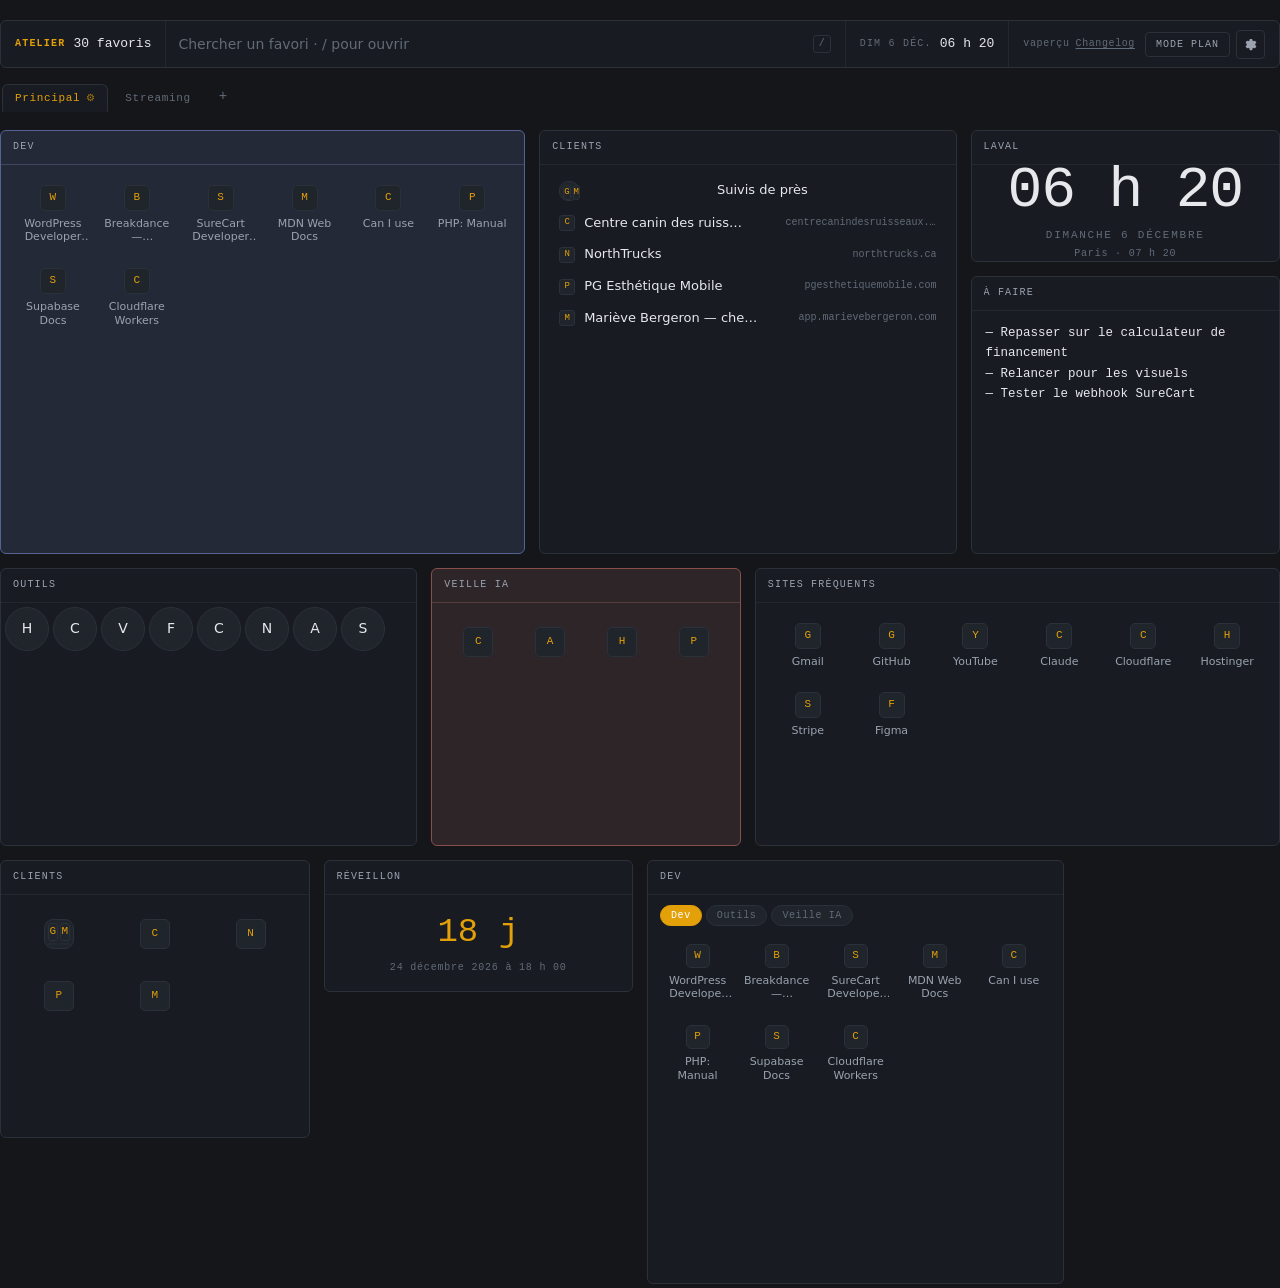
==== commit ca880e1c: "feat: design wrappé (pastilles), catégories de modules, retrait Outils Google - Vue Pastilles du mod" ====
--- a/docs/apercu.html
+++ b/docs/apercu.html
@@ -330,6 +330,11 @@
 }
 .widget-body::-webkit-scrollbar { width: 8px; }
 .widget-body::-webkit-scrollbar-thumb { background: var(--rule); border-radius: 8px; }
+
+/* Vue Pastilles, réglage « Design wrappé » : la marge du module est réduite
+   au minimum pour que son contour colle aux pastilles. */
+.widget-body.is-wrapped { padding: 4px; }
+.widget-body.is-wrapped .bm-badges { gap: 4px; }
 
 /* Mode plan : coins d'équerre + poignée */
 body.is-editing .widget {
@@ -1100,7 +1105,7 @@
           { id: 'w2', type: 'bookmarks', w: 4, h: 3, settings: { folderId: byTitle('Clients'), folderPath: 'Barre de favoris / Clients', view: 'list', sort: 'manual', limit: 0, openIn: 'new', showCrumbs: true } },
           { id: 'w3', type: 'clock', w: 3, h: 1, settings: { label: 'Laval', date: true, seconds: false, hour12: false, tz2: 'Europe/Paris', tz2Label: 'Paris' } },
           { id: 'w4', type: 'notes', w: 3, h: 2, settings: { label: 'À faire', text: '— Repasser sur le calculateur de financement\n— Relancer pour les visuels\n— Tester le webhook SureCart' } },
-          { id: 'w5', type: 'bookmarks', w: 4, h: 2, settings: { folderId: byTitle('Outils'), folderPath: 'Barre de favoris / Outils', view: 'badges', icon: 30, sort: 'manual', limit: 0, openIn: 'new', showCrumbs: true } },
+          { id: 'w5', type: 'bookmarks', w: 4, h: 2, settings: { folderId: byTitle('Outils'), folderPath: 'Barre de favoris / Outils', view: 'badges', icon: 30, sort: 'manual', limit: 0, openIn: 'new', showCrumbs: true, wrapped: true } },
           { id: 'w6', type: 'bookmarks', w: 3, h: 2, color: '#f97362', settings: { folderId: byTitle('Veille IA'), folderPath: 'Barre de favoris / Veille IA', view: 'icons', tile: 64, icon: 30, sort: 'manual', limit: 0, openIn: 'new', showCrumbs: true } },
           { id: 'w7', type: 'topsites', w: 5, h: 2, settings: { limit: 8, view: 'tiles', tile: 74, icon: 26, openIn: 'current' } },
           { id: 'w8', type: 'folder', w: 3, h: 2, settings: { folderId: byTitle('Clients'), folderPath: 'Barre de favoris / Clients', label: 'Clients', view: 'icons', icon: 30, sort: 'manual', limit: 0, openIn: 'new', showCrumbs: true } },
@@ -1121,7 +1126,6 @@
       {
         id: 'b2', name: 'Streaming', theme: { mode: 'dark', accent: '#8b9dff' },
         widgets: [
-          { id: 'w10', type: 'googletools', w: 4, h: 2, settings: { view: 'tiles', tile: 76, icon: 26, openIn: 'new' } },
           { id: 'w11', type: 'weather', w: 3, h: 1, settings: { city: 'Montréal, QC', label: '' } },
           { id: 'w12', type: 'clock', w: 3, h: 1, settings: { label: 'Horloge', date: true, seconds: false, hour12: false } },
         ],
@@ -1530,11 +1534,22 @@
 
 const defs = new Map();
 
+/** Catégories affichées dans « Ajouter un module », dans cet ordre. Un
+    module sans `category` reconnue tombe dans « Autre ». La liste est
+    appelée à grandir au fil des nouveaux modules — voir groupedVisibleWidgets. */
+const CATEGORIES = [
+  ['principal', 'Principal'],
+  ['productivite', 'Productivité'],
+  ['autre', 'Autre'],
+];
+const DEFAULT_CATEGORY = 'autre';
+
 /**
  * @param {object} def
  * @param {string} def.type            identifiant stable, stocké dans la config
  * @param {string} def.name            nom affiché dans « Ajouter un module »
  * @param {string} def.blurb           une ligne de description
+ * @param {string} [def.category]      groupe dans « Ajouter un module », voir CATEGORIES
  * @param {{w:number,h:number}} def.defaultSize
  * @param {object} def.defaults        réglages par défaut
  * @param {Array}  def.fields          schéma du formulaire de réglages
@@ -1547,6 +1562,7 @@
     defaultSize: { w: 3, h: 2 },
     defaults: {},
     fields: [],
+    category: DEFAULT_CATEGORY,
     title: (w) => def.name,
     ...def,
   });
@@ -1557,6 +1573,14 @@
 /** Comme allWidgets(), sans les types cachés (alias gardés pour compatibilité
     arrière — ex. l'ancien type "bookmarks", fusionné dans "folder"). */
 const visibleWidgets = () => [...defs.values()].filter((d) => !d.hidden);
+/** visibleWidgets(), regroupés par catégorie dans l'ordre de CATEGORIES —
+    pour « Ajouter un module ». Les catégories sans module visible sont omises. */
+function groupedVisibleWidgets() {
+  const visible = visibleWidgets();
+  return CATEGORIES
+    .map(([key, label]) => [key, label, visible.filter((d) => (d.category || DEFAULT_CATEGORY) === key)])
+    .filter(([, , list]) => list.length);
+}
 
 /* ==== js/ui.js ==== */
 /* Petits utilitaires partagés. Rien ici ne connaît la config. */
@@ -2148,22 +2172,27 @@
    ============================================================ */
 
 function openAddWidget() {
-  const grid = el('div', { class: 'picker' });
-  for (const def of visibleWidgets()) {
-    grid.append(el('button', {
-      type: 'button',
-      onclick: async () => {
-        const w = makeWidget(def.type, { ...def.defaults }, def.defaultSize);
-        await store.addWidget(w);
-        close();
-        if (def.fields.length) openWidgetSettings(w.id);
-      },
-    }, [
-      el('strong', { text: def.name }),
-      el('small', { text: def.blurb }),
-    ]));
-  }
-  const close = openModal({ title: 'Ajouter un module', body: grid });
+  const body = el('div');
+  for (const [, label, defs] of groupedVisibleWidgets()) {
+    body.append(el('p', { class: 'section-label', text: label }));
+    const grid = el('div', { class: 'picker' });
+    for (const def of defs) {
+      grid.append(el('button', {
+        type: 'button',
+        onclick: async () => {
+          const w = makeWidget(def.type, { ...def.defaults }, def.defaultSize);
+          await store.addWidget(w);
+          close();
+          if (def.fields.length) openWidgetSettings(w.id);
+        },
+      }, [
+        el('strong', { text: def.name }),
+        el('small', { text: def.blurb }),
+      ]));
+    }
+    body.append(grid);
+  }
+  const close = openModal({ title: 'Ajouter un module', body });
 }
 
 /* ============================================================
@@ -3275,6 +3304,7 @@
 
 const shared = {
   name: 'Dossier',
+  category: 'principal',
   blurb: 'Un dossier de favoris — tuiles, icônes, liste ou pastilles. Clic droit dedans pour créer des sous-dossiers façon écran d\'accueil de téléphone. Peut rester virtuel, rempli à la main.',
   defaultSize: { w: 4, h: 2 },
   defaults: {
@@ -3288,6 +3318,7 @@
     openIn: 'current',
     sort: 'manual',
     showCrumbs: true,
+    wrapped: false,
   },
   fields: [
     {
@@ -3319,6 +3350,11 @@
       options: [['current', 'Dans cet onglet'], ['new', 'Dans un nouvel onglet']],
     },
     { key: 'showCrumbs', label: 'Afficher le fil d\'Ariane', type: 'boolean' },
+    {
+      key: 'wrapped', label: 'Design wrappé (contour collé aux pastilles)', type: 'boolean',
+      when: (s) => s.view === 'badges',
+      hint: 'Réduit la marge du module au minimum pour qu\'il prenne le moins de place possible autour des pastilles.',
+    },
   ],
 
   title(w) {
@@ -3327,6 +3363,7 @@
 
   mount(body, ctx) {
     const s = ctx.settings;
+    body.classList.toggle('is-wrapped', s.view === 'badges' && !!s.wrapped);
 
     async function resolveRoot() {
       if (s.folderId) {
@@ -3365,6 +3402,7 @@
 defineWidget({
   type: 'clock',
   name: 'Horloge',
+  category: 'autre',
   blurb: 'Heure et date, format québécois.',
   defaultSize: { w: 3, h: 1 },
   defaults: { seconds: false, hour12: false, date: true, label: 'Horloge', tz2: '', tz2Label: '' },
@@ -3422,6 +3460,7 @@
 defineWidget({
   type: 'countdown',
   name: 'Compte à rebours',
+  category: 'autre',
   blurb: 'Temps restant jusqu\'à une date : rendez-vous, échéance.',
   defaultSize: { w: 3, h: 1 },
   defaults: { label: 'Compte à rebours', target: '', doneText: 'C\'est aujourd\'hui !' },
@@ -3468,6 +3507,7 @@
 defineWidget({
   type: 'notes',
   name: 'Bloc-notes',
+  category: 'productivite',
   blurb: 'Un carré de texte sauvegardé automatiquement.',
   defaultSize: { w: 3, h: 2 },
   defaults: { label: 'Notes', text: '' },
@@ -3496,6 +3536,7 @@
 defineWidget({
   type: 'topsites',
   name: 'Sites fréquents',
+  category: 'autre',
   blurb: 'Les sites que Chrome te voit visiter le plus.',
   defaultSize: { w: 4, h: 2 },
   defaults: { limit: 10, view: 'tiles', tile: 76, icon: 26, openIn: 'current' },
@@ -3556,76 +3597,11 @@
   },
 });
 
-/* ==== js/widgets/googletools.js ==== */
-/* Liste fixe : pas d'appel réseau, juste des liens vers les outils Google usuels. */
-const TOOLS = [
-  ['Gmail', 'https://mail.google.com/'],
-  ['Agenda', 'https://calendar.google.com/'],
-  ['Drive', 'https://drive.google.com/'],
-  ['Docs', 'https://docs.google.com/document/u/0/'],
-  ['Sheets', 'https://docs.google.com/spreadsheets/u/0/'],
-  ['Slides', 'https://docs.google.com/presentation/u/0/'],
-  ['Meet', 'https://meet.google.com/'],
-  ['Photos', 'https://photos.google.com/'],
-  ['Maps', 'https://maps.google.com/'],
-  ['Keep', 'https://keep.google.com/'],
-  ['Traduction', 'https://translate.google.com/'],
-  ['Actualités', 'https://news.google.com/'],
-];
-
-defineWidget({
-  type: 'googletools',
-  name: 'Outils Google',
-  blurb: 'Raccourcis vers Gmail, Drive, Agenda, etc. Aucune donnée transmise par l\'extension.',
-  defaultSize: { w: 4, h: 2 },
-  defaults: { view: 'tiles', tile: 76, icon: 26, openIn: 'current' },
-  fields: [
-    { key: 'view', label: 'Affichage', type: 'select', gates: true, options: [['tiles', 'Tuiles'], ['list', 'Liste']] },
-    { key: 'tile', label: 'Largeur des tuiles', type: 'range', min: 56, max: 140, step: 4, when: (s) => s.view === 'tiles' },
-    { key: 'icon', label: 'Taille des icônes', type: 'range', min: 16, max: 44, step: 2, when: (s) => s.view === 'tiles' },
-    {
-      key: 'openIn', label: 'Ouvrir les liens', type: 'select',
-      options: [['current', 'Dans cet onglet'], ['new', 'Dans un nouvel onglet']],
-    },
-  ],
-  title: () => 'Outils Google',
-
-  mount(body, ctx) {
-    const s = ctx.settings;
-    const tiles = s.view === 'tiles';
-    const wrap = el('div', { class: tiles ? 'bm-tiles' : 'bm-list' });
-    if (tiles) {
-      wrap.style.setProperty('--tile', `${s.tile}px`);
-      wrap.style.setProperty('--icon', `${s.icon}px`);
-    }
-
-    for (const [label, url] of TOOLS) {
-      const a = el('a', {
-        class: tiles ? 'tile' : 'row',
-        href: url,
-        title: `${label}\n${url}`,
-        onclick: (e) => openLink(url, s.openIn, e),
-        onauxclick: (e) => openLink(url, s.openIn, e),
-      });
-      const img = el('img', { src: faviconUrl(url, tiles ? 48 : 32), alt: '', loading: 'lazy' });
-      img.addEventListener('error', () => {
-        img.replaceWith(el('span', { class: 'glyph', text: initial(label, url) }));
-      });
-      a.append(img, el('span', { class: 'label', text: label }));
-      if (!tiles) a.append(el('span', { class: 'host', text: new URL(url).hostname.replace(/^www\./, '') }));
-      wrap.append(a);
-    }
-
-    clear(body);
-    body.append(wrap);
-    return () => {};
-  },
-});
-
 /* ==== js/widgets/foldertabs.js ==== */
 defineWidget({
   type: 'foldertabs',
   name: 'Dossier à onglets',
+  category: 'principal',
   blurb: 'Plusieurs dossiers de favoris dans un seul module, avec des onglets pour basculer.',
   defaultSize: { w: 4, h: 3 },
   defaults: {
@@ -3753,6 +3729,7 @@
 defineWidget({
   type: 'weather',
   name: 'Météo',
+  category: 'autre',
   blurb: 'Température et conditions actuelles, via Open-Meteo (aucune clé API).',
   defaultSize: { w: 3, h: 1 },
   defaults: { city: '', label: '', lat: null, lon: null, resolvedName: '', geocodedCity: '' },
@@ -3835,7 +3812,6 @@
 
 
 
-
 const $ = (id) => document.getElementById(id);
 const grid = $('grid');
 const mounted = new Map();      // id -> fonction de nettoyage
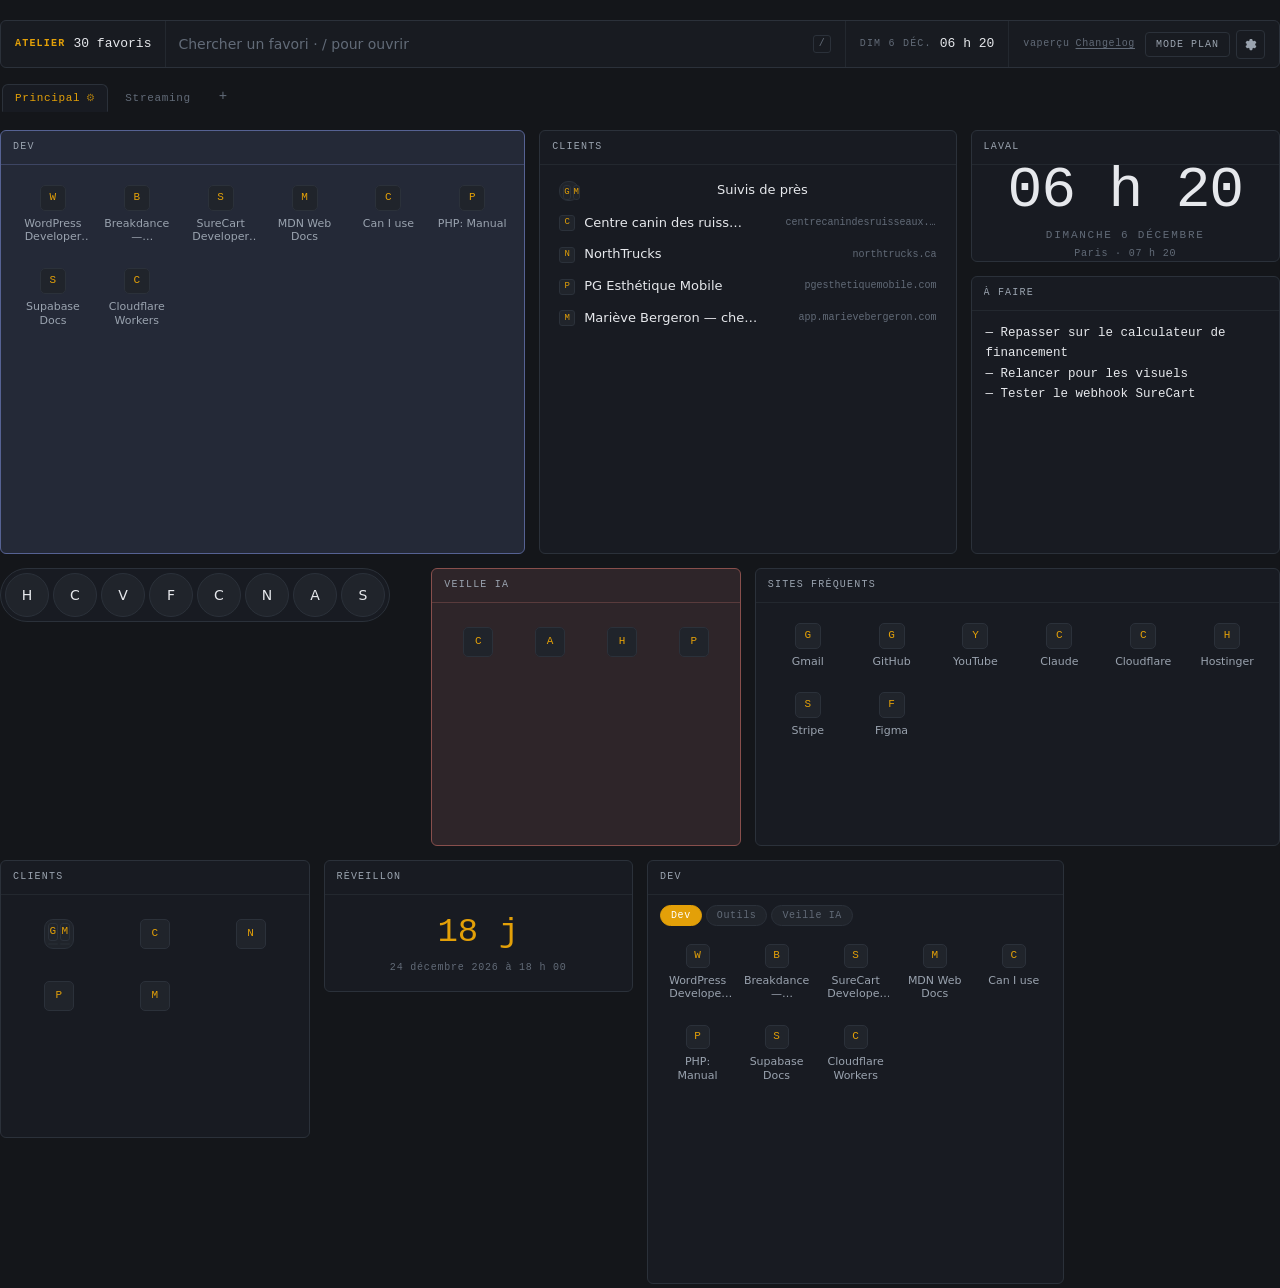
==== commit cbd8846e: "fix: design wrappé — vraie pastille allongée, pas juste un padding réduit Le contour du module colle" ====
--- a/docs/apercu.html
+++ b/docs/apercu.html
@@ -331,10 +331,23 @@
 .widget-body::-webkit-scrollbar { width: 8px; }
 .widget-body::-webkit-scrollbar-thumb { background: var(--rule); border-radius: 8px; }
 
-/* Vue Pastilles, réglage « Design wrappé » : la marge du module est réduite
-   au minimum pour que son contour colle aux pastilles. */
-.widget-body.is-wrapped { padding: 4px; }
-.widget-body.is-wrapped .bm-badges { gap: 4px; }
+/* Vue Pastilles, réglage « Design wrappé » : le module devient une pastille
+   allongée collée à son contenu — plus de cartouche (titre/dimensions/
+   réglages), juste les pastilles à la file, contour arrondi au maximum.
+   La cartouche redevient visible en mode plan pour garder accès au
+   déplacement/réglages/suppression (sinon plus aucun moyen d'y toucher). */
+body:not(.is-editing) .widget:has(> .widget-body.is-wrapped) {
+  border-radius: 999px;
+  width: fit-content;
+  align-self: start;
+  justify-self: start;
+}
+body:not(.is-editing) .widget:has(> .widget-body.is-wrapped) .widget-head { display: none; }
+.widget-body.is-wrapped {
+  padding: 4px;
+  overflow: visible;
+}
+.widget-body.is-wrapped .bm-badges { flex-wrap: nowrap; gap: 4px; }
 
 /* Mode plan : coins d'équerre + poignée */
 body.is-editing .widget {
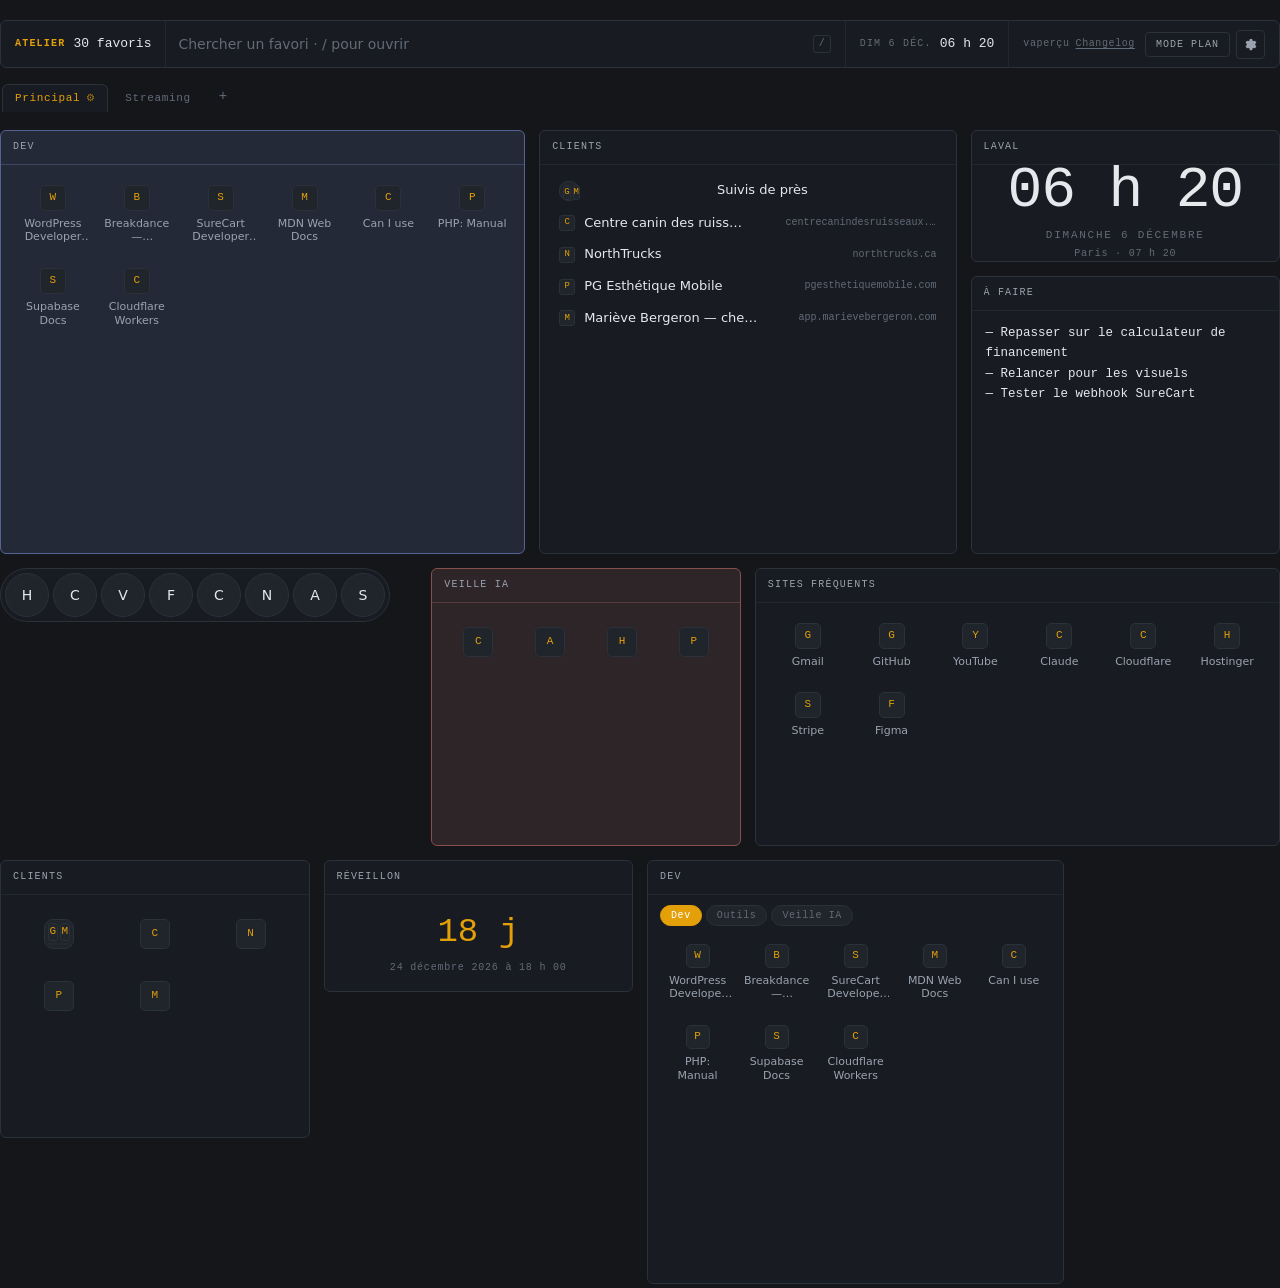
==== commit a025f044: "feat: synchronisation best-effort du dashboard via chrome.storage.sync - storage.local reste la seul" ====
--- a/docs/apercu.html
+++ b/docs/apercu.html
@@ -1153,6 +1153,16 @@
   } catch { Object.assign(mem, { config: preset }); }
   const persist = () => { try { localStorage.setItem('atelier-preview', JSON.stringify(mem)); } catch {} };
 
+  // Bac séparé pour chrome.storage.sync, question de montrer le miroir
+  // best-effort en démo (voir store.js) — persiste aussi, dans une autre
+  // clé, pour simuler un « autre appareil » qui retrouverait cette donnée.
+  const memSync = {};
+  try {
+    const savedSync = localStorage.getItem('atelier-preview-sync');
+    if (savedSync) Object.assign(memSync, JSON.parse(savedSync));
+  } catch { /* bac de synchro vide */ }
+  const persistSync = () => { try { localStorage.setItem('atelier-preview-sync', JSON.stringify(memSync)); } catch {} };
+
   window.chrome = {
     runtime: { getURL: (p) => 'preview://' + p, getManifest: () => ({ version: 'aperçu' }) },
     storage: {
@@ -1164,6 +1174,14 @@
         async set(obj) { Object.assign(mem, obj); persist(); },
         async remove(k) { [].concat(k).forEach((x) => delete mem[x]); persist(); },
         async getBytesInUse() { return JSON.stringify(mem).length; },
+      },
+      sync: {
+        async get(keys) {
+          const list = keys == null ? Object.keys(memSync) : [].concat(keys);
+          return Object.fromEntries(list.filter((k) => k in memSync).map((k) => [k, memSync[k]]));
+        },
+        async set(obj) { Object.assign(memSync, obj); persistSync(); },
+        async remove(k) { [].concat(k).forEach((x) => delete memSync[x]); persistSync(); },
       },
       onChanged: noop(),
     },
@@ -1228,6 +1246,23 @@
 const WALL = 'wallpaper';
 const SCHEMA_VERSION = 2;
 
+/* Miroir best-effort vers chrome.storage.sync : storage.local reste la
+   SEULE source de vérité sur cet appareil. Le miroir sert uniquement à ce
+   qu'un autre appareil connecté au même compte Chrome puisse adopter cette
+   config au premier lancement (voir load()) ou via le bouton « Restaurer
+   depuis la synchro Chrome » des réglages. Découpé en morceaux car
+   chrome.storage.sync limite chaque entrée à 8 Ko (QUOTA_BYTES_PER_ITEM) —
+   les tailles ci-dessous sont volontairement bien en-deçà des limites
+   réelles (8 Ko/entrée, 100 Ko au total) pour absorber l'inflation du
+   JSON.stringify d'un morceau (guillemets échappés, accents multioctets)
+   sans jamais s'en approcher. */
+const SYNC_META_KEY = 'sync_meta';
+const SYNC_CHUNK_PREFIX = 'sync_c';
+const SYNC_MAX_CHUNKS = 40;
+const SYNC_CHUNK_CHARS = 2000;
+const SYNC_SAFE_BYTES = 70_000;
+let syncTimer = null;
+
 function uid(prefix = 'w') {
   return prefix + Math.random().toString(36).slice(2, 9);
 }
@@ -1365,8 +1400,23 @@
 
   async load() {
     const got = await chrome.storage.local.get([KEY, WALL]);
+    this.wallpaper = got[WALL] || null;
+    if (got[KEY] === undefined) {
+      // Premier lancement sur CET appareil : si une config a déjà été
+      // synchronisée depuis un autre appareil connecté au même compte
+      // Chrome, on l'adopte tout de suite plutôt que de repartir à zéro.
+      const fromSync = await this.pullFromSync();
+      if (fromSync) {
+        this.data = migrate(fromSync);
+        await chrome.storage.local.set({ [KEY]: this.data });
+        return this.data;
+      }
+    }
     this.data = migrate(got[KEY]);
-    this.wallpaper = got[WALL] || null;
+    // Pousse aussi l'état courant vers la synchro — utile pour un appareil
+    // déjà utilisé avant l'ajout de cette fonctionnalité, dont la config
+    // locale existante n'a encore jamais été recopiée.
+    this.scheduleSyncMirror();
     return this.data;
   },
 
@@ -1374,7 +1424,74 @@
   async save({ silent = false } = {}) {
     this.selfWrites++;
     await chrome.storage.local.set({ [KEY]: this.data });
+    this.scheduleSyncMirror();
     if (!silent) listeners.forEach((fn) => fn(this.data));
+  },
+
+  syncStatus: 'idle', // 'idle' | 'ok' | 'too_large' | 'error' | 'unsupported'
+  syncBytes: 0,
+  syncedAt: null,
+
+  /** Programme une synchro, débattue (jamais à chaque frappe/glissé — chrome.storage.sync
+      limite le nombre d'écritures par minute). */
+  scheduleSyncMirror() {
+    clearTimeout(syncTimer);
+    syncTimer = setTimeout(() => { this.mirrorToSync(); }, 3000);
+  },
+
+  /** Best-effort : recopie this.data vers chrome.storage.sync, en morceaux.
+      storage.local reste la source de vérité sur cet appareil — un échec
+      ici (quota, hors-ligne) n'affecte jamais l'usage normal, seulement la
+      disponibilité de la config sur d'autres appareils. */
+  async mirrorToSync() {
+    if (!chrome.storage?.sync) { this.syncStatus = 'unsupported'; return; }
+    const json = JSON.stringify(this.data);
+    const bytes = new TextEncoder().encode(json).length;
+    this.syncBytes = bytes;
+    if (bytes > SYNC_SAFE_BYTES) { this.syncStatus = 'too_large'; return; }
+
+    const chunks = [];
+    for (let i = 0; i < json.length; i += SYNC_CHUNK_CHARS) chunks.push(json.slice(i, i + SYNC_CHUNK_CHARS));
+    const payload = { [SYNC_META_KEY]: { n: chunks.length, v: SCHEMA_VERSION, t: Date.now() } };
+    chunks.forEach((c, i) => { payload[`${SYNC_CHUNK_PREFIX}${i}`] = c; });
+    const stale = [];
+    for (let i = chunks.length; i < SYNC_MAX_CHUNKS; i++) stale.push(`${SYNC_CHUNK_PREFIX}${i}`);
+
+    try {
+      await chrome.storage.sync.set(payload);
+      if (stale.length) await chrome.storage.sync.remove(stale);
+      this.syncStatus = 'ok';
+      this.syncedAt = Date.now();
+    } catch (err) {
+      this.syncStatus = 'error';
+      console.error('[Atelier] synchro Chrome', err);
+    }
+  },
+
+  /** Relit la config déposée par un autre appareil sur chrome.storage.sync —
+      ne touche à rien ici. Renvoie l'objet, ou null si absente/invalide. */
+  async pullFromSync() {
+    if (!chrome.storage?.sync) return null;
+    try {
+      const gotMeta = await chrome.storage.sync.get(SYNC_META_KEY);
+      const meta = gotMeta[SYNC_META_KEY];
+      if (!meta || typeof meta.n !== 'number' || meta.n <= 0) return null;
+      const keys = Array.from({ length: meta.n }, (_, i) => `${SYNC_CHUNK_PREFIX}${i}`);
+      const got = await chrome.storage.sync.get(keys);
+      return JSON.parse(keys.map((k) => got[k] || '').join(''));
+    } catch {
+      return null;
+    }
+  },
+
+  /** Bouton « Restaurer depuis la synchro Chrome » des réglages : écrase la
+      config locale de CET appareil par celle synchronisée depuis un autre. */
+  async restoreFromSync() {
+    const parsed = await this.pullFromSync();
+    if (!parsed) return false;
+    this.data = migrate(parsed);
+    await this.save();
+    return true;
   },
 
   async setWallpaper(dataUrl) {
@@ -2311,8 +2428,9 @@
   const bytes = await store.bytesInUse();
   body.append(el('p', {
     class: 'field-hint',
-    text: `Stockage local utilisé : ${(bytes / 1024).toFixed(0)} Ko. Tout reste sur cet appareil.`,
+    text: `Stockage local utilisé : ${(bytes / 1024).toFixed(0)} Ko. Toujours sur cet appareil.`,
   }));
+  body.append(el('p', { class: 'field-hint', text: syncStatusText() }));
 
   const importFile = el('input', { type: 'file', accept: 'application/json,.json', style: { display: 'none' } });
   importFile.addEventListener('change', async () => {
@@ -2329,6 +2447,15 @@
   body.append(el('div', { style: { display: 'flex', gap: '8px', flexWrap: 'wrap', marginTop: '10px' } }, [
     el('button', { class: 'btn', type: 'button', text: 'Exporter', onclick: exportConfig }),
     el('button', { class: 'btn', type: 'button', text: 'Importer', onclick: () => importFile.click() }),
+    el('button', {
+      class: 'btn', type: 'button', text: 'Restaurer depuis la synchro Chrome',
+      onclick: async () => {
+        if (!confirm('Remplacer la configuration de CET appareil par celle synchronisée depuis un autre appareil connecté au même compte Chrome ? Tes réglages actuels ici seront écrasés.')) return;
+        const ok = await store.restoreFromSync();
+        toast(ok ? 'Configuration restaurée depuis la synchro Chrome' : 'Aucune synchro disponible');
+        if (ok) close();
+      },
+    }),
     el('button', {
       class: 'btn btn-danger', type: 'button', text: 'Tout réinitialiser',
       onclick: async () => {
@@ -2341,7 +2468,7 @@
     importFile,
   ]));
 
-  openModal({ title: 'Réglages', body });
+  const close = openModal({ title: 'Réglages', body });
 }
 
 /* ============================================================
@@ -2420,6 +2547,23 @@
       ]));
     }
     body.append(wrap);
+  }
+}
+
+/** Résume l'état du miroir best-effort vers chrome.storage.sync (voir store.js). */
+function syncStatusText() {
+  const ko = (store.syncBytes / 1024).toFixed(0);
+  switch (store.syncStatus) {
+    case 'ok':
+      return `Synchro Chrome : à jour (${ko} Ko) — apparaît automatiquement sur tes autres appareils connectés au même compte Chrome.`;
+    case 'too_large':
+      return `Synchro Chrome : dashboard trop volumineux (${ko} Ko, limite ~70 Ko) — utilise Exporter/Importer pour le transférer à la main.`;
+    case 'error':
+      return 'Synchro Chrome : échec de la dernière tentative (voir la console).';
+    case 'unsupported':
+      return 'Synchro Chrome : indisponible dans ce contexte.';
+    default:
+      return 'Synchro Chrome : en attente de la première synchronisation (dans quelques secondes).';
   }
 }
 
